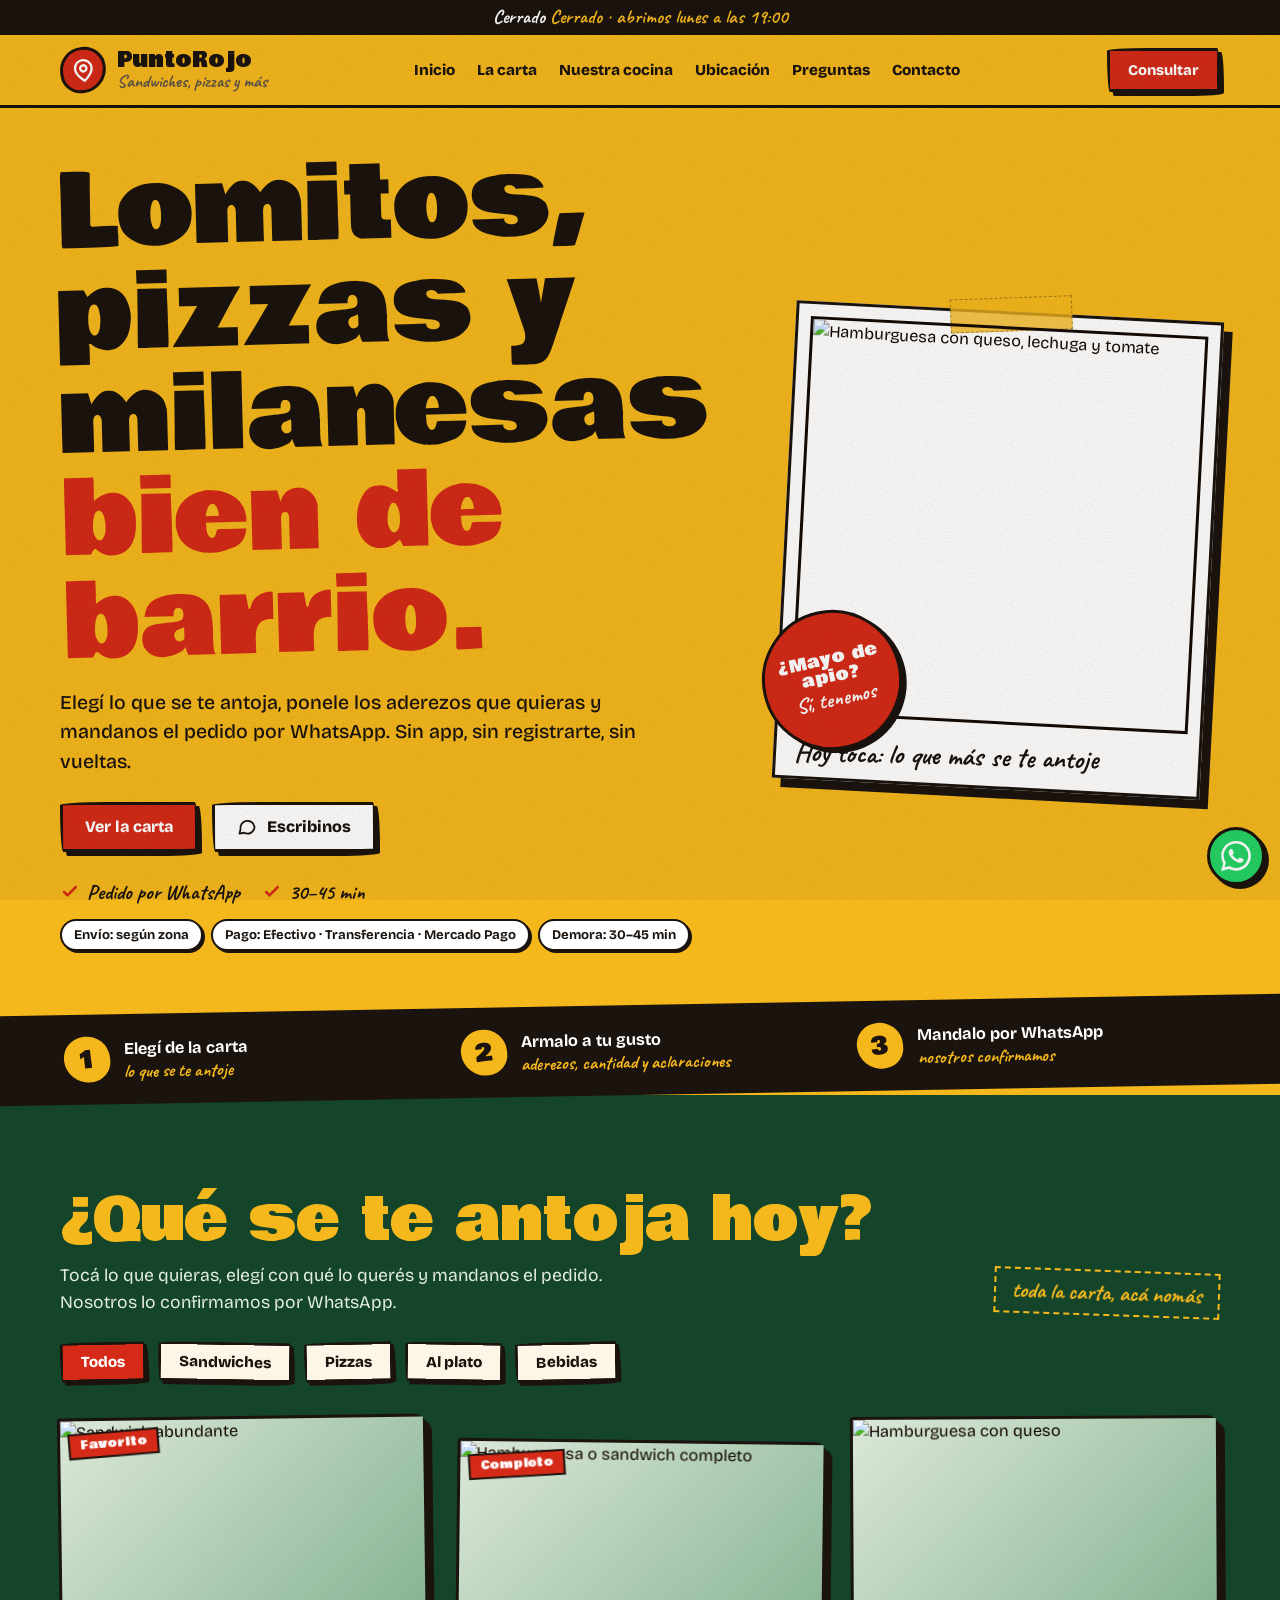
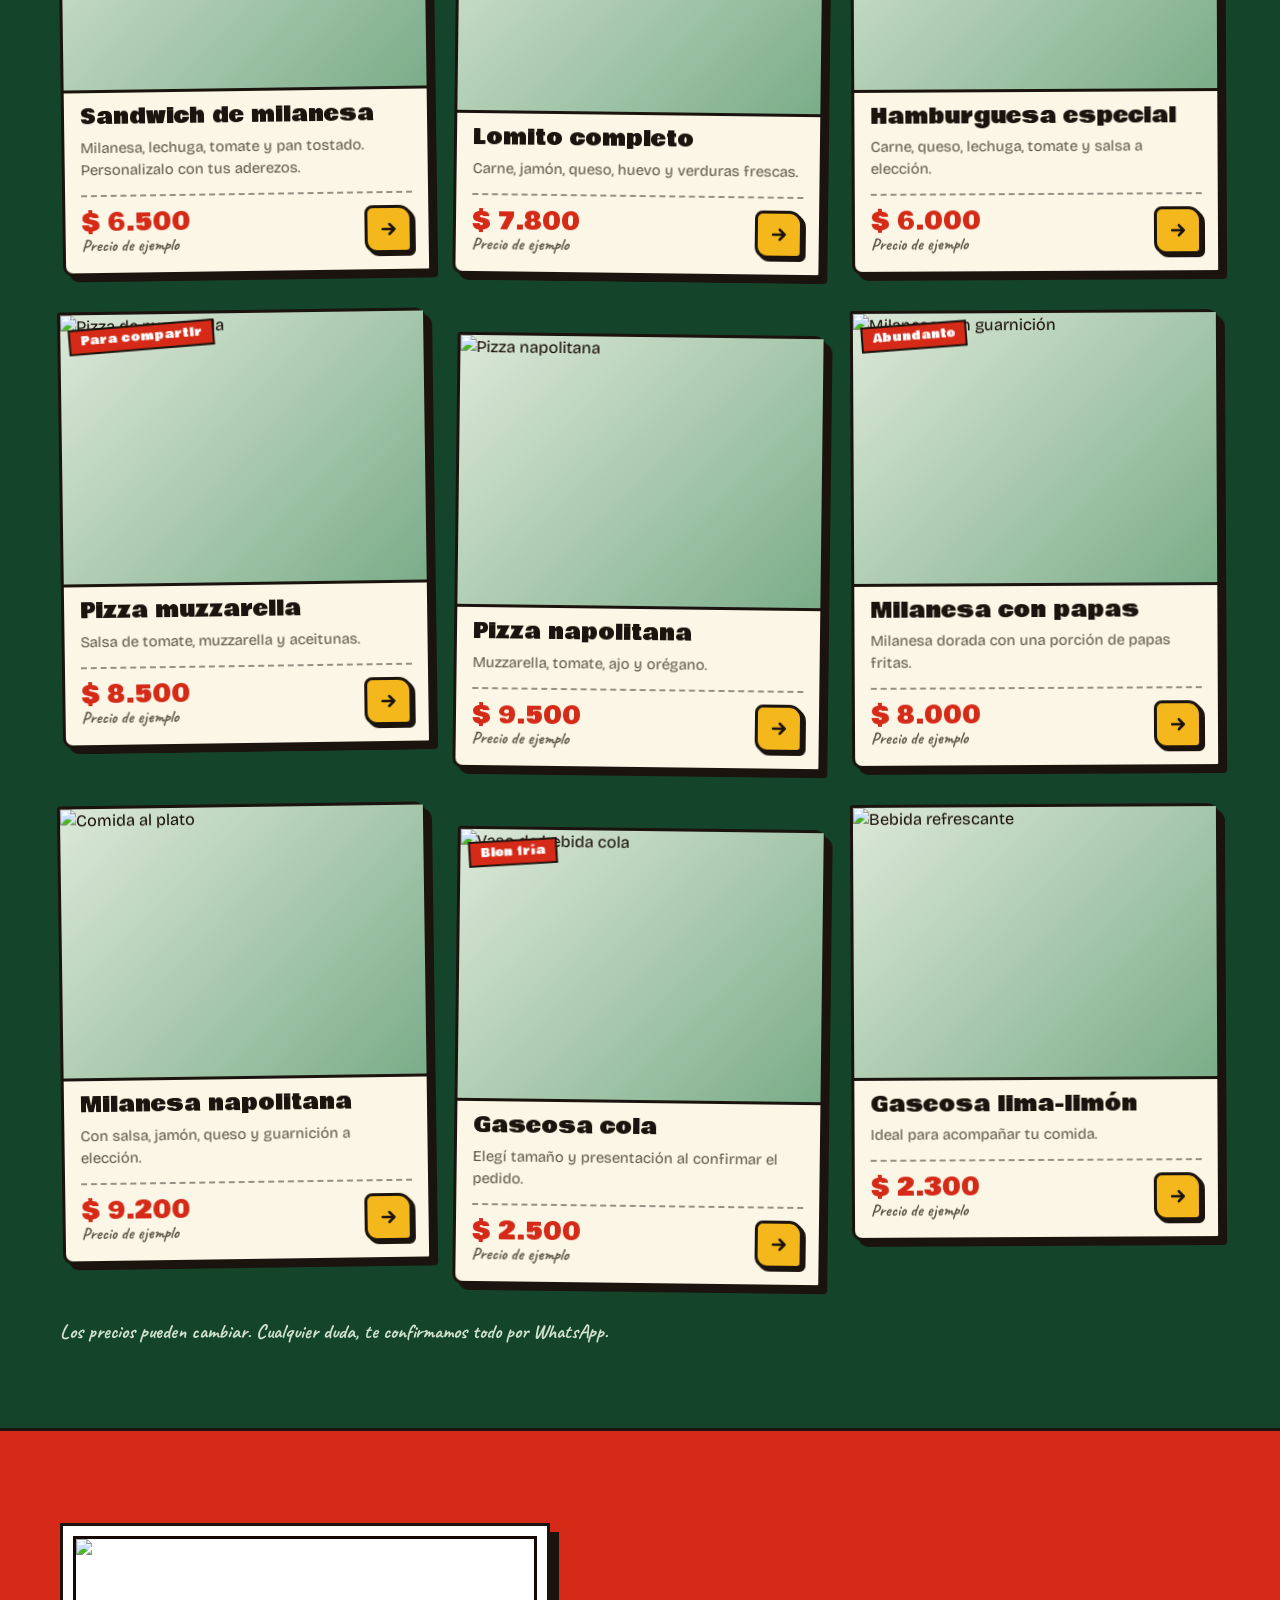
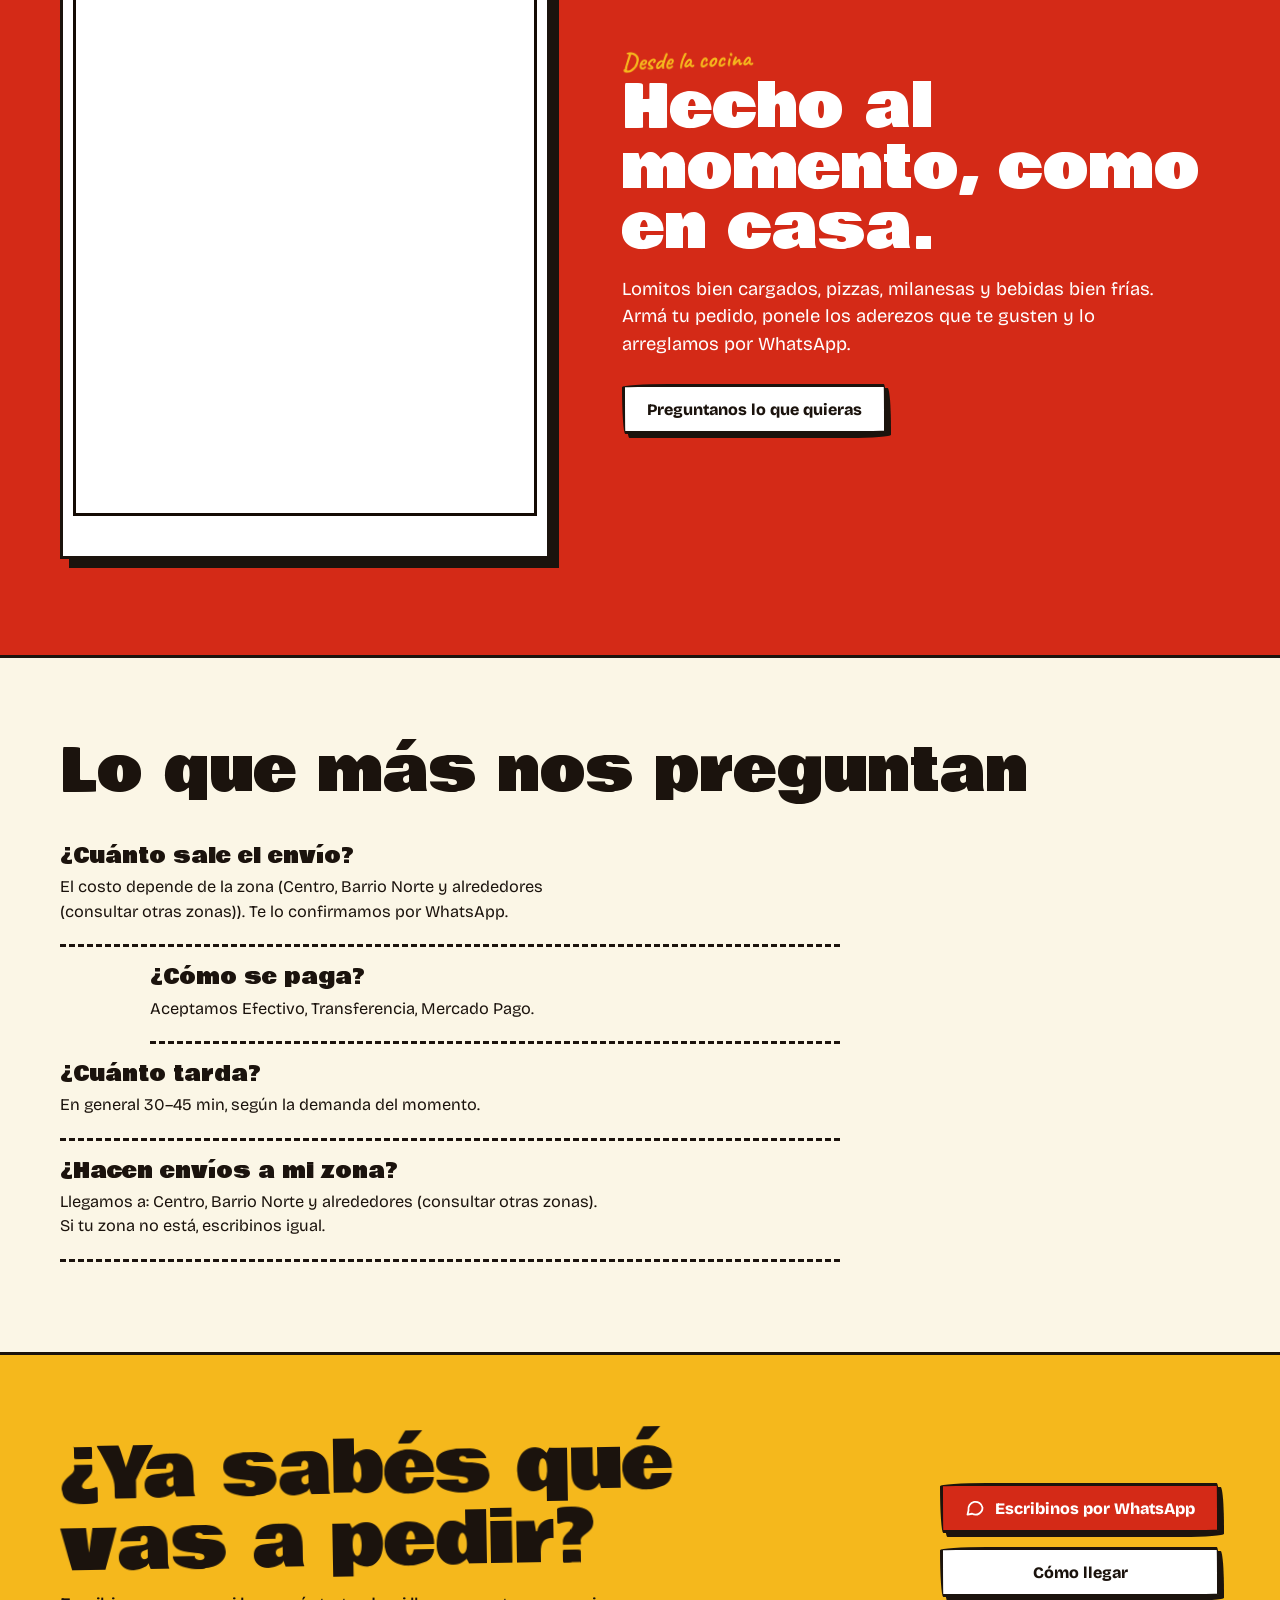
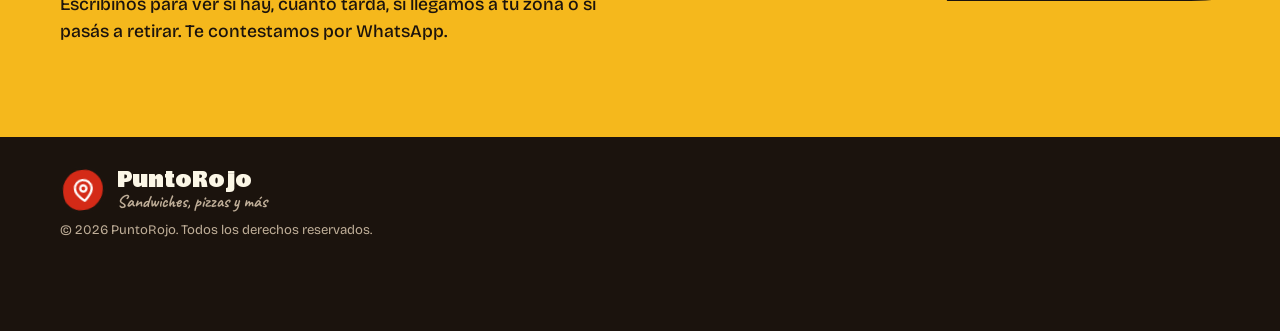
==== index.html @ 41762d3a "index.html" ====
<!DOCTYPE html>
<html lang="es">
<head>
  <meta charset="UTF-8">
  <meta name="viewport" content="width=device-width, initial-scale=1.0, viewport-fit=cover">
  <meta name="theme-color" content="#f5b81c">
  <meta name="description" content="Conocé el menú de PuntoRojo: sandwiches, pizzas, platos y bebidas. Armá tu pedido y mandalo por WhatsApp.">
  <title>PuntoRojo | Menú y pedidos</title>
  <link rel="preconnect" href="https://fonts.googleapis.com">
  <link rel="preconnect" href="https://fonts.gstatic.com" crossorigin>
  <link href="https://fonts.googleapis.com/css2?family=Bowlby+One&family=Bricolage+Grotesque:opsz,wght@12..96,400..800&family=Caveat:wght@600;700&display=swap" rel="stylesheet">
  <style>
    :root{--ink:#1b130d;--paper:#fbf6e6;--mustard:#f5b81c;--red:#d42a17;--green:#14452b;--muted:#5d5448;--line:#1b130d;
      --display:"Bowlby One","Arial Black",Impact,sans-serif;--body:"Bricolage Grotesque","Trebuchet MS",Verdana,sans-serif;--hand:"Caveat","Segoe Print","Comic Sans MS",cursive;
      --blob:255px 18px 225px 18px/18px 225px 18px 255px;--max-width:1160px}
    *{box-sizing:border-box}
    [hidden]{display:none!important}
    html{scroll-behavior:smooth;scroll-padding-top:90px;-webkit-text-size-adjust:100%;overflow-x:clip}
    body{margin:0;font-family:var(--body);font-size:1.02rem;color:var(--ink);background:var(--mustard);line-height:1.5;overflow-x:clip}
    body::after{content:"";position:fixed;inset:0;z-index:999;pointer-events:none;opacity:.2;mix-blend-mode:multiply;
      background:url("data:image/svg+xml,%3Csvg xmlns='http://www.w3.org/2000/svg' width='160' height='160'%3E%3Cfilter id='n'%3E%3CfeTurbulence type='fractalNoise' baseFrequency='.85' numOctaves='2' stitchTiles='stitch'/%3E%3CfeColorMatrix values='0 0 0 0 .1 0 0 0 0 .07 0 0 0 0 .04 0 0 0 .8 0'/%3E%3C/filter%3E%3Crect width='100%25' height='100%25' filter='url(%23n)'/%3E%3C/svg%3E")}
    body.menu-open,body.modal-open{overflow:hidden}
    img{display:block;width:100%}
    a{color:inherit}
    button,a,.filter-chip,.qty-btn,.sauce-option{-webkit-tap-highlight-color:transparent;touch-action:manipulation}
    button{font:inherit}
    :focus-visible{outline:3px dashed var(--red);outline-offset:3px}
    .container{width:min(var(--max-width),calc(100% - 40px));margin-inline:auto}
    .skip-link{position:absolute;left:12px;top:-60px;z-index:2000;background:#fff;padding:12px 16px;border:3px solid var(--ink)}
    .skip-link:focus{top:12px}
    .eyebrow{display:inline-block;font:700 1.55rem/1 var(--hand);color:var(--red);transform:rotate(-2deg);margin-bottom:6px}
    h1,h2,h3,p{margin-top:0}
    h1,h2,h3{font-family:var(--display);font-weight:400;line-height:1.02}
    h2{font-size:clamp(2rem,5.6vw,3.7rem);margin-bottom:14px}
    .section-intro{max-width:34em;font-size:1.1rem;margin-bottom:28px}
    .icon{width:20px;height:20px;flex:0 0 auto;fill:none;stroke:currentColor;stroke-width:2.2;stroke-linecap:round;stroke-linejoin:round}
    .btn{min-height:50px;display:inline-flex;align-items:center;justify-content:center;gap:10px;padding:12px 22px;border:3px solid var(--ink);border-radius:var(--blob);background:#fff;color:var(--ink);font:800 1rem var(--body);text-decoration:none;cursor:pointer;box-shadow:4px 4px 0 var(--ink);transition:transform .15s ease,box-shadow .15s ease,background .15s ease}
    .btn:hover{transform:translateY(-2px);box-shadow:6px 6px 0 var(--ink)}
    .btn:active{transform:translate(4px,4px);box-shadow:0 0 0 var(--ink)}
    .btn-primary{background:var(--red);color:#fff}
    .btn-outline{background:#fff}

    .top-note{background:var(--ink);color:var(--mustard);font:700 1.2rem/1.2 var(--hand);text-align:center;padding:6px 16px}
    .top-note strong{color:#fff}
    .site-header{position:sticky;top:0;z-index:100;background:var(--mustard);border-bottom:3px solid var(--ink)}
    .header-inner{min-height:70px;display:flex;align-items:center;justify-content:space-between;gap:22px}
    .brand-lockup{display:inline-flex;align-items:center;gap:11px;text-decoration:none;min-width:0}
    .brand-mark{width:46px;height:46px;display:grid;place-items:center;color:#fff;background:var(--red);border:3px solid var(--ink);border-radius:52% 48% 55% 45%;transform:rotate(-7deg)}
    .brand-mark .icon{width:25px;height:25px}
    .brand-name{display:block;font:400 1.3rem/1 var(--display)}
    .brand-caption{display:block;margin-top:2px;font:700 1.1rem/1 var(--hand);color:var(--muted)}
    .desktop-nav{display:flex;align-items:center;gap:22px}
    .desktop-nav a{text-decoration:none;font-weight:800;font-size:.95rem}
    .desktop-nav a:hover{text-decoration:underline wavy var(--red);text-underline-offset:6px}
    .header-cta{min-height:44px;padding:8px 18px;font-size:.92rem}
    .menu-toggle{display:none;width:46px;height:46px;place-items:center;border:3px solid var(--ink);background:#fff;border-radius:8px 14px 6px 12px;color:var(--ink);cursor:pointer;box-shadow:3px 3px 0 var(--ink)}
    .mobile-nav{display:none}

    .hero{padding:46px 0 84px}
    .hero-grid{display:grid;grid-template-columns:1.2fr .8fr;gap:clamp(26px,4vw,60px);align-items:center}
    .hero h1{font-size:clamp(2.6rem,8vw,6.3rem);margin:0 0 20px;transform:rotate(-1.5deg);text-wrap:balance}
    .h1-line{color:var(--red)}
    .hero-description{font-size:clamp(1.05rem,1.6vw,1.22rem);font-weight:500;max-width:30em;margin-bottom:26px}
    .hero-actions{display:flex;flex-wrap:wrap;gap:14px}
    .hero-trust{display:flex;flex-wrap:wrap;gap:6px 22px;margin-top:28px;font:700 1.3rem/1.2 var(--hand)}
    .trust-item{display:inline-flex;align-items:center;gap:7px}
    .trust-item .icon{color:var(--red);width:20px;height:20px;stroke-width:3}
    .hero-visual{position:relative;min-width:0;padding:16px 8px 22px 8px}
    .hero-photo-wrap{position:relative;background:#fff;padding:12px 12px 62px;border:3px solid var(--ink);transform:rotate(3deg);box-shadow:9px 9px 0 var(--ink)}
    .hero-photo-wrap::before{content:"";position:absolute;top:-17px;left:50%;width:120px;height:32px;margin-left:-60px;background:rgba(245,184,28,.8);border:1px dashed rgba(27,19,13,.35);transform:rotate(-5deg)}
    .hero-photo-wrap img{aspect-ratio:1/1;object-fit:cover;border:3px solid var(--ink);filter:contrast(1.08) saturate(1.12)}
    .photo-label{position:absolute;left:18px;right:18px;bottom:14px;font:700 1.7rem/1 var(--hand);transform:rotate(-1.5deg)}
    .floating-note{position:absolute;left:-14px;bottom:60px;z-index:2;width:140px;aspect-ratio:1;display:grid;align-content:center;text-align:center;padding:12px;background:var(--red);color:#fff;border:3px solid var(--ink);border-radius:50%;transform:rotate(-12deg);box-shadow:4px 4px 0 var(--ink);animation:floaty 3.2s ease-in-out infinite}
    .floating-note strong{font:400 1.05rem/1.05 var(--display)}
    .floating-note span{font:700 1.3rem/1 var(--hand);margin-top:4px}

    .benefits{background:var(--ink);color:#fff;transform:rotate(-1deg);margin:-30px -12px 0;position:relative;z-index:2;padding:6px 0}
    .benefits-grid{display:grid;grid-template-columns:repeat(3,1fr);gap:8px 30px}
    .benefit{display:flex;align-items:center;gap:14px;padding:16px 4px}
    .benefit-icon{width:46px;height:46px;flex:0 0 auto;display:grid;place-items:center;background:var(--mustard);color:var(--ink);font:400 1.5rem/1 var(--display);border-radius:48% 52% 45% 55%;transform:rotate(-6deg)}
    .benefit strong{display:block;font-size:1.02rem}
    .benefit small{display:block;font:700 1.15rem/1.1 var(--hand);color:var(--mustard)}

    .products-section{background:var(--green);color:#fff;padding:96px 0 84px;border-bottom:3px solid var(--ink)}
    .section-heading{display:flex;align-items:flex-end;justify-content:space-between;gap:24px;margin-bottom:26px}
    .section-heading h2{color:var(--mustard);margin:0}
    .section-heading .section-intro{margin:12px 0 0;color:#e1eddd}
    .menu-chip{font:700 1.4rem/1 var(--hand);color:var(--mustard);border:2px dashed var(--mustard);padding:10px 16px;transform:rotate(2deg);white-space:nowrap}
    .category-filters{display:flex;flex-wrap:wrap;gap:12px;margin:0 0 34px}
    .filter-chip{border:3px solid var(--ink);background:var(--paper);color:var(--ink);border-radius:var(--blob);padding:8px 18px;font:800 .95rem var(--body);cursor:pointer;box-shadow:3px 3px 0 var(--ink)}
    .filter-chip{transition:transform .15s ease,background .15s ease,color .15s ease}
    .filter-chip:nth-child(odd){transform:rotate(-1.2deg)}
    .filter-chip:nth-child(even){transform:rotate(1deg)}
    .filter-chip:hover{background:var(--mustard);transform:translateY(-2px) rotate(0deg)}
    .filter-chip.active{background:var(--red);color:#fff}
    .product-grid{display:grid;grid-template-columns:repeat(3,minmax(0,1fr));gap:34px 26px;align-items:start}
    .product-card{min-width:0;background:var(--paper);color:var(--ink);border:3px solid var(--ink);border-radius:3px 12px 4px 10px;box-shadow:6px 6px 0 var(--ink);cursor:pointer;--tilt:0deg;transform:rotate(var(--tilt));transition:transform .22s ease,box-shadow .22s ease;opacity:0;animation:cardIn .55s ease forwards}
    .product-card:nth-child(3n+1){--tilt:-.8deg}
    .product-card:nth-child(3n+2){--tilt:.7deg;margin-top:24px}
    .product-card:nth-child(3n){--tilt:-.3deg}
    .product-card:nth-child(1){animation-delay:.05s}
    .product-card:nth-child(2){animation-delay:.12s}
    .product-card:nth-child(3){animation-delay:.19s}
    .product-card:nth-child(4){animation-delay:.26s}
    .product-card:nth-child(5){animation-delay:.33s}
    .product-card:nth-child(6){animation-delay:.4s}
    .product-card:hover{transform:translateY(-8px) rotate(var(--tilt));box-shadow:10px 12px 0 var(--ink)}
    .product-card:active{transform:translateY(2px) rotate(var(--tilt));box-shadow:2px 2px 0 var(--ink)}
    .product-image{position:relative;aspect-ratio:4/3;background:#e8c46a;border-bottom:3px solid var(--ink);overflow:hidden}
    .product-image img{height:100%;object-fit:cover;filter:contrast(1.08) saturate(1.12);transition:transform .45s ease}
    .product-card:hover .product-image img{transform:scale(1.06)}
    .product-tag{position:absolute;left:8px;top:10px;padding:4px 10px;background:var(--red);color:#fff;border:2px solid var(--ink);font:400 .72rem/1.2 var(--display);transform:rotate(-4deg)}
    .product-body{padding:14px 16px 16px}
    .product-body h3{font-size:1.3rem;margin-bottom:8px}
    .product-description{font-size:.93rem;color:var(--muted);margin-bottom:14px}
    .product-bottom{display:flex;align-items:center;justify-content:space-between;gap:8px;border-top:2px dashed rgba(27,19,13,.45);padding-top:12px}
    .price{font:400 1.5rem/1 var(--display);color:var(--red)}
    .price-note{display:block;margin-top:3px;font:700 1.05rem/1 var(--hand);color:var(--muted)}
    .order-btn{width:48px;height:48px;flex:0 0 auto;display:grid;place-items:center;background:var(--mustard);color:var(--ink);border:3px solid var(--ink);border-radius:8px 14px 6px 12px;cursor:pointer;box-shadow:3px 3px 0 var(--ink)}
    .order-btn:active{transform:translate(3px,3px);box-shadow:none}
    .order-btn .icon{stroke-width:3}
    .products-footnote{margin:34px 0 0;font:700 1.25rem/1.2 var(--hand);color:#cfe1cc}

    .modal-backdrop{position:fixed;inset:0;z-index:200;background:rgba(27,19,13,.78);display:flex;align-items:center;justify-content:center;padding:max(16px,env(safe-area-inset-top)) 16px max(16px,env(safe-area-inset-bottom));opacity:0;visibility:hidden;transition:opacity .2s,visibility .2s}
    .modal-backdrop.open{opacity:1;visibility:visible}
    .modal-card{position:relative;display:flex;flex-direction:column;width:100%;max-width:480px;max-height:calc(100vh - 32px);max-height:calc(100dvh - 32px);background:var(--paper);border:3px solid var(--ink);border-radius:3px;box-shadow:8px 8px 0 var(--mustard);transform:translateY(16px) rotate(-.6deg);transition:transform .2s}
    .modal-backdrop.open .modal-card{transform:none}
    .modal-scroll{flex:1 1 auto;min-height:0;overflow-y:auto;-webkit-overflow-scrolling:touch;overscroll-behavior:contain}
    .modal-close{position:absolute;top:12px;right:12px;z-index:10;width:42px;height:42px;display:grid;place-items:center;background:var(--red);color:#fff;border:3px solid var(--ink);border-radius:50%;cursor:pointer}
    .modal-img{height:200px;object-fit:cover;border-bottom:3px solid var(--ink);filter:contrast(1.08) saturate(1.12)}
    .modal-content{padding:18px 22px 16px}
    .ticket-head{margin:0 0 2px;font:700 1.5rem/1 var(--hand);color:var(--red)}
    .modal-title{font-size:1.7rem;margin-bottom:8px}
    .modal-desc{color:var(--muted);font-size:.95rem;margin-bottom:18px}
    .customize-section{margin:0 0 16px;padding:14px;border:2px dashed var(--ink);background:#fff}
    .customize-section[hidden]{display:none}
    .customize-heading{display:flex;align-items:baseline;justify-content:space-between;gap:8px;margin-bottom:12px}
    .customize-heading h4{margin:0;font:400 1.1rem/1.1 var(--display)}
    .customize-heading span{font:700 1.15rem/1 var(--hand);color:var(--muted)}
    .sauce-options{display:grid;grid-template-columns:1fr 1fr;gap:9px}
    .sauce-option{display:flex;align-items:center;gap:8px;min-height:46px;padding:8px 10px;border:2px solid var(--ink);border-radius:3px 8px 3px 8px;font-size:.88rem;font-weight:700;background:var(--paper);cursor:pointer}
    .sauce-option:has(input:checked){background:var(--mustard)}
    .sauce-option input{width:18px;height:18px;accent-color:var(--red);flex:0 0 auto}
    .sauce-option span{flex:1}
    .sauce-option small{color:var(--muted);font-size:.72rem;font-weight:600;white-space:nowrap}
    .notes-label{display:block;font-weight:800;margin:0 0 7px}
    .order-notes{width:100%;resize:vertical;border:2px solid var(--ink);border-radius:3px;padding:11px 12px;font:500 16px var(--body);margin-bottom:16px;background:#fff;color:var(--ink)}
    .order-notes:focus{outline:3px dashed var(--red);outline-offset:2px}
    .modal-qty-container{display:flex;align-items:center;justify-content:space-between;margin-bottom:14px;font-weight:800}
    .qty-controls{display:flex;align-items:center;gap:14px}
    .qty-btn{width:46px;height:46px;display:grid;place-items:center;background:var(--mustard);border:3px solid var(--ink);border-radius:8px 14px 6px 12px;font:400 1.3rem var(--display);cursor:pointer;box-shadow:3px 3px 0 var(--ink)}
    .qty-btn:active{transform:translate(3px,3px);box-shadow:none}
    .qty-val{font:400 1.5rem var(--display);min-width:26px;text-align:center}
    .delivery-info{display:flex;justify-content:space-between;align-items:center;border-top:2px dashed var(--ink);padding-top:12px;margin-bottom:8px;font-size:.92rem}
    .modal-footer{display:flex;align-items:center;justify-content:space-between;gap:12px}
    .modal-footer-sticky{flex:0 0 auto;padding:14px 22px calc(14px + env(safe-area-inset-bottom));background:var(--mustard);border-top:3px solid var(--ink)}
    .modal-total{font:400 1.7rem/1 var(--display);color:var(--ink)}
    .modal-total small{display:block;margin-top:3px;font:700 1.1rem/1 var(--hand)}
    .location-box{background:#fff;padding:16px;border:2px dashed var(--ink);margin-bottom:20px}
    .location-box strong{display:block;font:400 1.2rem var(--display);margin-bottom:4px}
    .location-box p{margin:0;color:var(--muted)}

    .story-section{background:var(--red);color:#fff;padding:92px 0 96px;border-bottom:3px solid var(--ink)}
    .story-card{display:grid;grid-template-columns:.9fr 1.1fr;gap:clamp(28px,6vw,72px);align-items:center}
    .story-image{background:#fff;padding:10px 10px 40px;border:3px solid var(--ink);box-shadow:9px 9px 0 var(--ink);transform:rotate(-2.5deg)}
    .story-image img{aspect-ratio:4/5;object-fit:cover;border:3px solid var(--ink);filter:contrast(1.08) saturate(1.12)}
    .story-copy .eyebrow{color:var(--mustard)}
    .story-copy h2{margin-bottom:16px}
    .story-copy p{font-size:1.15rem;max-width:30em;margin-bottom:26px}

    .faq-section{background:var(--paper);padding:84px 0 90px}
    .faq-list{max-width:780px;margin-top:24px}
    .faq-item{padding:20px 0;border-bottom:3px dashed var(--ink)}
    .faq-item:nth-child(2){margin-left:clamp(0px,7vw,90px)}
    .faq-item h3{font-size:1.3rem;margin-bottom:8px}
    .faq-item p{margin:0;max-width:34em}

    .contact-section{padding:80px 0 92px;border-top:3px solid var(--ink)}
    .contact-panel{display:flex;justify-content:space-between;align-items:center;gap:30px}
    .contact-panel h2{font-size:clamp(2.2rem,6vw,4.4rem);transform:rotate(-1deg);max-width:9em}
    .contact-panel p{max-width:32em;margin:0;font-size:1.1rem;font-weight:500}
    .contact-actions{display:flex;flex-direction:column;gap:14px;flex:0 0 auto}
    .site-footer{background:var(--ink);color:var(--paper);padding:30px 0 calc(90px + env(safe-area-inset-bottom))}
    .site-footer .brand-caption{color:#bfae98}
    .footer-inner{display:flex;align-items:center;justify-content:space-between;gap:22px}
    .footer-copy{color:#bfae98;font-size:.82rem;margin:8px 0 0}
    .social-links{display:flex;gap:10px;flex-wrap:wrap}
    .social-links a{display:inline-flex;align-items:center;gap:8px;text-decoration:none;border:2px dashed #bfae98;padding:8px 14px;font-weight:700;font-size:.85rem}
    .social-links a:hover{border-color:var(--mustard);color:var(--mustard)}
    .whatsapp-float{position:fixed;z-index:90;right:max(15px,env(safe-area-inset-right));bottom:max(15px,env(safe-area-inset-bottom));width:58px;height:58px;display:grid;place-items:center;border-radius:50%;background:#25d366;color:#fff;border:3px solid var(--ink);box-shadow:4px 4px 0 var(--ink);text-decoration:none}
    .whatsapp-float:active{transform:translate(4px,4px);box-shadow:none}
    .whatsapp-float .icon{width:30px;height:30px;fill:currentColor;stroke:none}
    .cart-float{position:fixed;z-index:91;right:max(15px,env(safe-area-inset-right));bottom:calc(82px + env(safe-area-inset-bottom));min-width:58px;height:58px;padding:0 14px;display:none;align-items:center;justify-content:center;gap:8px;border-radius:999px;background:var(--red);color:#fff;border:3px solid var(--ink);box-shadow:4px 4px 0 var(--ink);cursor:pointer;font:800 .9rem var(--body)}
    .cart-float.show{display:inline-flex;animation:popIn .35s cubic-bezier(.2,1.4,.4,1)}
    .cart-float:active{transform:translate(4px,4px);box-shadow:none}
    .cart-float .badge{min-width:22px;height:22px;padding:0 6px;display:grid;place-items:center;background:#fff;color:var(--red);border:2px solid var(--ink);border-radius:999px;font:800 .75rem var(--body)}
    .status-open{color:#7dffb3}
    .status-closed{color:#ffb4a8}
    .info-pills{display:flex;flex-wrap:wrap;gap:8px;margin-top:14px}
    .info-pill{display:inline-flex;align-items:center;gap:6px;padding:6px 12px;background:#fff;border:2px solid var(--ink);border-radius:999px;font:700 .82rem var(--body);box-shadow:2px 2px 0 var(--ink)}
    .cart-items{display:flex;flex-direction:column;gap:10px;margin:0 0 16px}
    .cart-item{display:flex;justify-content:space-between;gap:12px;padding:12px;background:#fff;border:2px solid var(--ink)}
    .cart-item strong{display:block;font-size:.95rem}
    .cart-item span{display:block;color:var(--muted);font-size:.82rem;margin-top:3px}
    .cart-item-actions{display:flex;flex-direction:column;align-items:flex-end;gap:6px}
    .cart-item-remove{background:transparent;border:none;color:var(--red);font:800 .8rem var(--body);cursor:pointer;text-decoration:underline}
    .cart-empty{color:var(--muted);font:700 1.2rem/1.3 var(--hand);text-align:center;padding:18px 8px}
    .modal-actions-col{display:flex;flex-direction:column;gap:8px;width:100%}
    .modal-actions-col .btn{width:100%}
    .toast{position:fixed;z-index:300;left:50%;bottom:92px;transform:translate(-50%,12px);opacity:0;pointer-events:none;background:var(--ink);color:var(--mustard);border:2px solid var(--mustard);padding:12px 16px;font-weight:700;font-size:.9rem;width:max-content;max-width:calc(100% - 32px);transition:.2s}
    .toast.show{opacity:1;transform:translate(-50%,0)}

    @media (max-width:980px){
      .desktop-nav{gap:14px}
      .product-grid{grid-template-columns:repeat(2,minmax(0,1fr))}
      .product-card:nth-child(3n+2){margin-top:0}
      .product-card:nth-child(even){margin-top:22px}
    }
    @media (max-width:720px){
      .container{width:min(100% - 32px,var(--max-width))}
      .desktop-nav,.header-cta{display:none}
      .menu-toggle{display:grid}
      .mobile-nav{display:block;position:fixed;top:0;right:0;bottom:0;z-index:130;width:min(310px,86vw);padding:22px;background:var(--mustard);border-left:3px solid var(--ink);transform:translateX(105%);transition:transform .25s;visibility:hidden}
      .mobile-nav.open{transform:none;visibility:visible}
      .mobile-nav-top{display:flex;justify-content:space-between;align-items:center;padding-bottom:20px;border-bottom:3px dashed var(--ink)}
      .mobile-nav-close{width:42px;height:42px;border:3px solid var(--ink);border-radius:50%;background:#fff;cursor:pointer}
      .mobile-nav-links{display:grid;gap:4px;padding:20px 0}
      .mobile-nav-links a{padding:13px 10px;font:400 1.2rem var(--display);text-decoration:none}
      .mobile-nav-links a:hover{background:var(--ink);color:var(--mustard)}
      .mobile-nav .btn{width:100%}
      .nav-backdrop{position:fixed;inset:0;z-index:120;background:rgba(27,19,13,.6);opacity:0;visibility:hidden;transition:.2s}
      .nav-backdrop.open{opacity:1;visibility:visible}
      .hero{padding:30px 0 70px}
      .hero-grid{grid-template-columns:1fr;gap:34px}
      .hero-visual{width:88%;margin-inline:auto}
      .floating-note{left:-18px;bottom:46px;width:118px}
      .hero-actions .btn{flex:1 1 140px}
      .benefits{margin-top:-34px}
      .benefits-grid{grid-template-columns:1fr;gap:0}
      .benefit+.benefit{border-top:2px dashed #5b4d40}
      .products-section{padding:76px 0 64px}
      .section-heading{display:block}
      .menu-chip{display:inline-block;margin-top:16px}
      .product-grid{grid-template-columns:1fr;gap:22px}
      .product-card,.product-card:nth-child(n){margin-top:0;display:grid;grid-template-columns:38% 1fr;box-shadow:4px 4px 0 var(--ink)}
      .product-image{aspect-ratio:auto;min-height:100%;border-bottom:0;border-right:3px solid var(--ink)}
      .product-image img{position:absolute;inset:0}
      .product-body{padding:12px 13px 13px;min-width:0}
      .product-body h3{font-size:1.1rem}
      .product-description{font-size:.85rem;margin-bottom:10px}
      .price{font-size:1.25rem}
      .order-btn{width:44px;height:44px}
      .modal-backdrop{align-items:flex-end;padding:0}
      .modal-card{max-width:none;border-radius:14px 14px 0 0;border-bottom:0;max-height:92vh;max-height:92dvh;transform:translateY(40px)}
      .modal-img{height:160px}
      .modal-content{padding:16px 18px 12px}
      .modal-footer-sticky{padding:12px 18px calc(12px + env(safe-area-inset-bottom))}
      .modal-footer-sticky .btn{flex:1}
      .sauce-options{grid-template-columns:1fr}
      .customize-heading{flex-direction:column;align-items:flex-start;gap:2px}
      .story-section{padding:70px 0 76px}
      .story-card{grid-template-columns:1fr}
      .story-image{width:86%;margin-inline:auto}
      .faq-section{padding:64px 0 70px}
      .contact-section{padding:64px 0 72px}
      .contact-panel{display:block}
      .contact-actions{margin-top:24px}
      .footer-inner{display:block}
      .social-links{margin-top:18px}
      .whatsapp-float{width:54px;height:54px}
    }
    @media (max-width:370px){
      .container{width:calc(100% - 24px)}
      .product-card,.product-card:nth-child(n){grid-template-columns:1fr}
      .product-image{aspect-ratio:16/10;min-height:0;border-right:0;border-bottom:3px solid var(--ink)}
      .product-image img{position:static}
    }
    /* Animaciones */
    @keyframes cardIn{
      from{opacity:0;transform:translateY(18px) rotate(var(--tilt))}
      to{opacity:1;transform:rotate(var(--tilt))}
    }
    @keyframes floaty{
      0%,100%{transform:rotate(-12deg) translateY(0)}
      50%{transform:rotate(-12deg) translateY(-10px)}
    }
    @keyframes popIn{
      from{opacity:0;transform:scale(.7)}
      to{opacity:1;transform:scale(1)}
    }
    @keyframes heroIn{
      from{opacity:0;transform:translateY(16px)}
      to{opacity:1;transform:none}
    }
    .hero-copy{animation:heroIn .7s ease both}
    .hero-visual{animation:heroIn .8s ease .12s both}
    .reveal{opacity:0;transform:translateY(24px);transition:opacity .6s ease,transform .6s ease}
    .reveal.in{opacity:1;transform:none}
    .reveal-delay-1{transition-delay:.08s}
    .reveal-delay-2{transition-delay:.16s}
    .reveal-delay-3{transition-delay:.24s}
    .whatsapp-float{transition:transform .15s ease,box-shadow .15s ease}
    .whatsapp-float:hover{transform:translateY(-3px) scale(1.04)}

    @media (prefers-reduced-motion:reduce){
      *,*::before,*::after{scroll-behavior:auto!important;transition-duration:.01ms!important;animation-duration:.01ms!important}
      .reveal{opacity:1;transform:none}
      .product-card{opacity:1;animation:none}
      .floating-note{animation:none}
      .hero-copy,.hero-visual{animation:none}
    }
  </style>
</head>
<body>
  <a class="skip-link" href="#contenido">Saltar al contenido</a>

  <div class="top-note" id="topNote"><strong id="openStatusText">—</strong> <span id="hoursText">Consultando horario…</span></div>

  <header class="site-header">
    <div class="container header-inner">
      <a class="brand-lockup" href="#inicio" aria-label="PuntoRojo, ir al inicio">
        <span class="brand-mark" aria-hidden="true">
          <svg class="icon" viewBox="0 0 24 24"><path d="M20 10c0 6-8 12-8 12s-8-6-8-12a8 8 0 0 1 16 0Z"/><circle cx="12" cy="10" r="3"/></svg>
        </span>
        <span><span class="brand-name" data-business-name>PuntoRojo</span><span class="brand-caption">Sandwiches, pizzas y más</span></span>
      </a>

      <nav class="desktop-nav" aria-label="Navegación principal">
        <a href="#inicio">Inicio</a>
        <a href="#productos">La carta</a>
        <a href="#historia">Nuestra cocina</a>
        <a href="#" id="desktopNavLocation">Ubicación</a>
        <a href="#faq">Preguntas</a>
        <a href="#contacto">Contacto</a>
      </nav>

      <a class="btn btn-primary header-cta whatsapp-link" href="#contacto" data-message="Hola, quería consultar por el menú." aria-label="Consultar por WhatsApp">
        Consultar</a>
      <button class="menu-toggle" id="menuOpen" type="button" aria-label="Abrir menú" aria-expanded="false" aria-controls="mobileNav">
        <svg class="icon" viewBox="0 0 24 24"><path d="M4 7h16M4 12h16M4 17h16"/></svg>
      </button>
    </div>
  </header>

  <div class="nav-backdrop" id="navBackdrop" aria-hidden="true"></div>
  <nav class="mobile-nav" id="mobileNav" aria-label="Menú móvil" aria-hidden="true">
    <div class="mobile-nav-top">
      <a class="brand-lockup" href="#inicio">
        <span class="brand-mark" aria-hidden="true"><svg class="icon" viewBox="0 0 24 24"><path d="M20 10c0 6-8 12-8 12s-8-6-8-12a8 8 0 0 1 16 0Z"/><circle cx="12" cy="10" r="3"/></svg></span>
        <span><span class="brand-name" data-business-name>PuntoRojo</span><span class="brand-caption">Menú</span></span>
      </a>
      <button class="mobile-nav-close" id="menuClose" type="button" aria-label="Cerrar menú"><svg class="icon" viewBox="0 0 24 24"><path d="m6 6 12 12M18 6 6 18"/></svg></button>
    </div>
    <div class="mobile-nav-links">
      <a href="#inicio">Inicio</a>
      <a href="#productos">La carta</a>
      <a href="#historia">Nuestra cocina</a>
      <a href="#" id="mobileNavLocation">Ubicación</a>
      <a href="#faq">Preguntas</a>
      <a href="#contacto">Contacto</a>
    </div>
    <a class="btn btn-primary whatsapp-link" href="#contacto" data-message="Hola, quería consultar por el menú.">Consultar por WhatsApp</a>
  </nav>

  <main id="contenido">
    <section class="hero" id="inicio">
      <div class="container hero-grid">
        <div class="hero-copy">
          <h1>Lomitos, pizzas y milanesas <span class="h1-line">bien de barrio.</span></h1>
          <p class="hero-description">Elegí lo que se te antoja, ponele los aderezos que quieras y mandanos el pedido por WhatsApp. Sin app, sin registrarte, sin vueltas.</p>
          <div class="hero-actions">
            <a class="btn btn-primary" href="#productos">Ver la carta</a>
            <a class="btn btn-outline whatsapp-link" href="#contacto" data-message="Hola, quería consultar por el menú de PuntoRojo."><svg class="icon" viewBox="0 0 24 24"><path d="M21 11.5a8.4 8.4 0 0 1-12.4 7.4L3 20l1.2-5.2A8.4 8.4 0 1 1 21 11.5Z"/></svg> Escribinos</a>
          </div>
          <div class="hero-trust">
            <span class="trust-item"><svg class="icon" viewBox="0 0 24 24"><path d="m5 12 4 4L19 6"/></svg> Pedido por WhatsApp</span>
            <span class="trust-item"><svg class="icon" viewBox="0 0 24 24"><path d="m5 12 4 4L19 6"/></svg> <span id="prepTimeLabel">30–45 min</span></span>
          </div>
          <div class="info-pills" id="infoPills"></div>
        </div>
        <div class="hero-visual">
          <div class="hero-photo-wrap">
            <img id="heroImage" src="https://images.unsplash.com/photo-1568901346375-23c9450c58cd?auto=format&fit=crop&w=1100&q=85" alt="Hamburguesa con queso, lechuga y tomate" fetchpriority="high">
            <div class="photo-label">Hoy toca: lo que más se te antoje</div>
          </div>
          <div class="floating-note"><strong>¿Mayo de apio?</strong><span>Sí, tenemos</span></div>
        </div>
      </div>
    </section>

    <section class="benefits" aria-label="Cómo pedir">
      <div class="container benefits-grid">
        <div class="benefit reveal reveal-delay-1"><span class="benefit-icon">1</span><span><strong>Elegí de la carta</strong><small>lo que se te antoje</small></span></div>
        <div class="benefit reveal reveal-delay-2"><span class="benefit-icon">2</span><span><strong>Armalo a tu gusto</strong><small>aderezos, cantidad y aclaraciones</small></span></div>
        <div class="benefit reveal reveal-delay-3"><span class="benefit-icon">3</span><span><strong>Mandalo por WhatsApp</strong><small>nosotros confirmamos</small></span></div>
      </div>
    </section>

    <section class="products-section" id="productos">
      <div class="container">
        <div class="section-heading reveal">
          <div>
            <h2>¿Qué se te antoja hoy?</h2>
            <p class="section-intro">Tocá lo que quieras, elegí con qué lo querés y mandanos el pedido. Nosotros lo confirmamos por WhatsApp.</p>
          </div>
          <span class="menu-chip">toda la carta, acá nomás</span>
        </div>
        <div class="category-filters" id="categoryFilters" aria-label="Filtrar menú"></div>
        <div class="product-grid" id="productGrid" aria-live="polite"></div>
        <p class="products-footnote">Los precios pueden cambiar. Cualquier duda, te confirmamos todo por WhatsApp.</p>
      </div>
    </section>

    <section class="story-section" id="historia">
      <div class="container">
        <div class="story-card">
          <div class="story-image reveal"><img id="storyImage" src="https://images.unsplash.com/photo-1571407970349-bc81e7e96d47?auto=format&fit=crop&w=900&q=80" alt="Pizza preparada para compartir" loading="lazy"></div>
          <div class="story-copy reveal reveal-delay-1">
            <span class="eyebrow">Desde la cocina</span>
            <h2>Hecho al momento, como en casa.</h2>
            <p id="storyText">Lomitos bien cargados, pizzas, milanesas y bebidas bien frías. Armá tu pedido, ponele los aderezos que te gusten y lo arreglamos por WhatsApp.</p>
            <a class="btn btn-outline whatsapp-link" href="#contacto" data-message="Hola, quería saber más sobre PuntoRojo.">Preguntanos lo que quieras</a>
          </div>
        </div>
      </div>
    </section>

    <!-- Sección de Preguntas Frecuentes (FAQ) -->
    <section class="faq-section" id="faq">
      <div class="container">
        <h2 class="reveal">Lo que más nos preguntan</h2>
        <div class="faq-list reveal reveal-delay-1">
          <div class="faq-item"><h3>¿Cuánto sale el envío?</h3><p id="faqDelivery">Depende de la zona. Te lo confirmamos por WhatsApp.</p></div>
          <div class="faq-item"><h3>¿Cómo se paga?</h3><p id="faqPayment">Aceptamos efectivo, transferencia y Mercado Pago.</p></div>
          <div class="faq-item"><h3>¿Cuánto tarda?</h3><p id="faqPrep">En general entre 30 y 45 minutos, según la demanda.</p></div>
          <div class="faq-item"><h3>¿Hacen envíos a mi zona?</h3><p id="faqZones">Llegamos a varias zonas de Tartagal. Si tenés duda, escribinos y te decimos al toque.</p></div>
        </div>
      </div>
    </section>

    <section class="contact-section" id="contacto">
      <div class="container">
        <div class="contact-panel">
          <div class="reveal">
            <h2>¿Ya sabés qué vas a pedir?</h2>
            <p>Escribinos para ver si hay, cuánto tarda, si llegamos a tu zona o si pasás a retirar. Te contestamos por WhatsApp.</p>
          </div>
          <div class="contact-actions reveal reveal-delay-1">
            <a class="btn btn-primary whatsapp-link" href="#contacto" data-message="Hola, quiero hacer un pedido."><svg class="icon" viewBox="0 0 24 24"><path d="M21 11.5a8.4 8.4 0 0 1-12.4 7.4L3 20l1.2-5.2A8.4 8.4 0 1 1 21 11.5Z"/></svg> Escribinos por WhatsApp</a>
            <a class="btn btn-outline" id="mapsLink" href="#contacto">Cómo llegar</a>
          </div>
        </div>
      </div>
    </section>
  </main>

  <footer class="site-footer">
    <div class="container footer-inner">
      <div>
        <a class="brand-lockup" href="#inicio">
          <span class="brand-mark" aria-hidden="true"><svg class="icon" viewBox="0 0 24 24"><path d="M20 10c0 6-8 12-8 12s-8-6-8-12a8 8 0 0 1 16 0Z"/><circle cx="12" cy="10" r="3"/></svg></span>
          <span><span class="brand-name" data-business-name>PuntoRojo</span><span class="brand-caption">Sandwiches, pizzas y más</span></span>
        </a>
        <p class="footer-copy">© <span id="year"></span> <span data-business-name>PuntoRojo</span>. Todos los derechos reservados.</p>
      </div>
      <div class="social-links" id="socialLinks" aria-label="Redes sociales"></div>
    </div>
  </footer>

  <button class="cart-float" id="cartFloat" type="button" aria-label="Ver pedido">
    <span class="badge" id="cartBadge">0</span>
    Ver pedido
  </button>
  <a class="whatsapp-float whatsapp-link" href="#contacto" data-message="Hola, quería consultar por el menú." aria-label="Escribir por WhatsApp" hidden>
    <svg class="icon" viewBox="0 0 24 24" aria-hidden="true"><path d="M20.52 3.48A11.86 11.86 0 0 0 12.05 0C5.5 0 .2 5.3.2 11.82c0 2.08.55 4.11 1.6 5.9L0 24l6.45-1.69a11.8 11.8 0 0 0 5.6 1.42h.01c6.54 0 11.85-5.3 11.85-11.82 0-3.16-1.23-6.13-3.4-8.43ZM12.06 21.6h-.01a9.78 9.78 0 0 1-4.98-1.36l-.36-.21-3.83 1 1.02-3.73-.23-.38a9.78 9.78 0 0 1-1.5-5.21c0-5.4 4.4-9.79 9.82-9.79 2.62 0 5.09 1.02 6.94 2.88a9.74 9.74 0 0 1 2.87 6.93c0 5.4-4.4 9.78-9.74 9.78Zm5.38-7.33c-.29-.15-1.73-.85-2-.95-.27-.1-.46-.15-.66.15-.2.29-.76.95-.93 1.14-.17.2-.34.22-.63.07-.29-.14-1.23-.45-2.34-1.44-.86-.77-1.45-1.72-1.62-2.01-.17-.29-.02-.45.13-.59.13-.13.29-.34.44-.51.15-.17.2-.29.3-.49.1-.2.05-.37-.02-.52-.08-.14-.66-1.58-.9-2.16-.24-.57-.48-.49-.66-.5h-.56c-.2 0-.51.07-.78.37-.27.29-1.02 1-1.02 2.43s1.05 2.82 1.19 3.01c.15.2 2.06 3.15 5 4.42.7.3 1.24.48 1.67.61.7.22 1.34.19 1.84.12.56-.09 1.73-.71 1.97-1.39.24-.68.24-1.27.17-1.39-.07-.12-.26-.2-.55-.34Z"/></svg>
  </a>
  <div class="toast" id="toast" role="status" aria-live="polite"></div>

  <!-- Modal para personalizar producto y armar pedido -->
  <div class="modal-backdrop" id="productModal" aria-hidden="true">
    <div class="modal-card">
      <button class="modal-close" id="modalClose" aria-label="Cerrar ventana"><svg class="icon" viewBox="0 0 24 24"><path d="m6 6 12 12M18 6 6 18"/></svg></button>
      <div class="modal-scroll">
      <img id="modalImg" class="modal-img" src="" alt="">
      <div class="modal-content">
        <p class="ticket-head">Tu pedido</p>
        <h3 id="modalTitle" class="modal-title"></h3>
        <p id="modalDesc" class="modal-desc"></p>

        <section class="customize-section" id="customizeSection" aria-labelledby="saucesTitle">
          <div class="customize-heading"><h4 id="saucesTitle">¿Con qué lo querés?</h4><span>tildá los que quieras</span></div>
          <div id="sauceOptions" class="sauce-options"></div>
        </section>
        <label class="notes-label" for="orderNotes">¿Algo más? (opcional)</label>
        <textarea id="orderNotes" class="order-notes" rows="2" placeholder="Ej: sin tomate, bien cocido, cortalo al medio..."></textarea>
        
        <div class="modal-qty-container">
          <span>¿Cuántos?</span>
          <div class="qty-controls">
            <button class="qty-btn" id="btnMinus">-</button>
            <span class="qty-val" id="qtyVal">1</span>
            <button class="qty-btn" id="btnPlus">+</button>
          </div>
        </div>

        <div class="delivery-info">
          <span>Envío:</span>
          <strong id="deliveryCostText"></strong>
        </div>

      </div>
      </div>
      <div class="modal-footer modal-footer-sticky">
          <div class="modal-total">
            <span id="modalTotalPrice">$0</span>
            <small>aprox. por esta unidad</small>
          </div>
          <div class="modal-actions-col">
            <button class="btn btn-primary" id="btnAddToCart" type="button">Agregar al pedido</button>
            <button class="btn btn-outline" id="btnSendOrder" type="button">Pedir solo esto por WhatsApp</button>
          </div>
      </div>
    </div>
  </div>

  <!-- Carrito multi-producto -->
  <div class="modal-backdrop" id="cartModal" aria-hidden="true">
    <div class="modal-card">
      <button class="modal-close" id="cartModalClose" type="button" aria-label="Cerrar carrito"><svg class="icon" viewBox="0 0 24 24"><path d="m6 6 12 12M18 6 6 18"/></svg></button>
      <div class="modal-scroll">
        <div class="modal-content">
          <p class="ticket-head">tu pedido</p>
          <h3 class="modal-title">Carrito</h3>
          <p class="modal-desc">Revisá todo y mandalo en un solo mensaje por WhatsApp.</p>
          <div class="cart-items" id="cartItems"></div>
          <div class="delivery-info">
            <span>Envío</span>
            <strong id="cartDeliveryText">A confirmar</strong>
          </div>
          <div class="delivery-info" style="border-top:none;padding-top:0">
            <span>Medios de pago</span>
            <strong id="cartPayText">Efectivo · Transferencia</strong>
          </div>
        </div>
      </div>
      <div class="modal-footer modal-footer-sticky">
        <div class="modal-total">
          <span id="cartTotalPrice">$0</span>
          <small id="cartCountLabel">0 productos</small>
        </div>
        <div class="modal-actions-col">
          <button class="btn btn-primary" id="btnSendCart" type="button">Mandar pedido por WhatsApp</button>
          <button class="btn btn-outline" id="btnClearCart" type="button">Vaciar carrito</button>
        </div>
      </div>
    </div>
  </div>

  <!-- Modal para mostrar la ubicación ("Cómo llegar") -->
  <div class="modal-backdrop" id="locationModal" aria-hidden="true">
    <div class="modal-card">
      <button class="modal-close" id="locationModalClose" aria-label="Cerrar ventana"><svg class="icon" viewBox="0 0 24 24"><path d="m6 6 12 12M18 6 6 18"/></svg></button>
      <div class="modal-content">
        <h3 class="modal-title">Dónde estamos</h3>
        <p class="modal-desc">La dirección exacta y las zonas de entrega las confirmamos por WhatsApp.</p>
        
        <div class="location-box">
          <strong>PuntoRojo</strong>
          <p id="locationLabelText">Tartagal, Salta</p>
        </div>

        <div class="modal-footer" style="justify-content: center;">
          <a class="btn btn-primary" id="modalMapsLink" href="#" target="_blank" rel="noopener noreferrer" style="width: 100%;">
            Abrir Google Maps
          </a>
        </div>
      </div>
    </div>
  </div>

  <script>
    const CONFIG = {
      businessName: "PuntoRojo",
      locationLabel: "Tartagal, Salta",
      whatsappNumber: "5493873687359", // +54 9 3873 687359 (código de país + área + número, solo dígitos)
      deliveryFee: 0, // 0 = se confirma por WhatsApp; si tenés costo fijo, ponelo en pesos
      deliveryZones: "Centro, Barrio Norte y alrededores (consultar otras zonas)",
      prepTime: "30–45 min",
      paymentMethods: ["Efectivo", "Transferencia", "Mercado Pago"],
      // Horario: 0=domingo … 6=sábado. open/close en formato "HH:MM" 24h. closed:true = cerrado ese día
      hours: {
        0: { closed: true }, // domingo
        1: { open: "19:00", close: "23:30" },
        2: { open: "19:00", close: "23:30" },
        3: { open: "19:00", close: "23:30" },
        4: { open: "19:00", close: "23:30" },
        5: { open: "19:00", close: "00:30" }, // viernes cruza medianoche
        6: { open: "19:00", close: "00:30" }
      },
      instagramUrl: "",
      facebookUrl: "",
      tiktokUrl: "",
      mapsUrl: "",
      heroImage: "https://images.unsplash.com/photo-1568901346375-23c9450c58cd?auto=format&fit=crop&w=1100&q=85",
      storyImage: "https://images.unsplash.com/photo-1565299624946-b28f40a0ae38?auto=format&fit=crop&w=900&q=80",
      storyText: "Lomitos bien cargados, pizzas, milanesas y bebidas bien frías. Armá tu pedido, ponele los aderezos que te gusten y lo arreglamos por WhatsApp.",
      sauces: [
        { id: "mayonesa", name: "Mayonesa", price: 0 },
        { id: "mayonesa-apio", name: "Mayonesa de apio", price: 0 },
        { id: "ketchup", name: "Ketchup", price: 0 },
        { id: "mostaza", name: "Mostaza", price: 0 },
        { id: "salsa-golf", name: "Salsa golf", price: 0 },
        { id: "criolla", name: "Salsa criolla", price: 0 },
        { id: "cheddar", name: "Queso cheddar", price: 500 },
        { id: "barbacoa", name: "Barbacoa", price: 300 }
      ],
      products: [
        { id: "sandwich-milanesa", singular: "sandwich de milanesa", plural: "sandwiches de milanesa", category: "Sandwiches", name: "Sandwich de milanesa", description: "Milanesa, lechuga, tomate y pan tostado. Personalizalo con tus aderezos.", price: 6500, tag: "Favorito", image: "https://www.clarin.com/img/2021/09/06/ZUZbnAZNY_1256x620__2.jpg#1654906764352", imageAlt: "Sandwich abundante" },
        { id: "lomito", singular: "lomito", plural: "lomitos", category: "Sandwiches", name: "Lomito completo", description: "Carne, jamón, queso, huevo y verduras frescas.", price: 7800, tag: "Completo", image: "https://images.unsplash.com/photo-1568901346375-23c9450c58cd?auto=format&fit=crop&w=700&q=80", imageAlt: "Hamburguesa o sandwich completo" },
        { id: "hamburguesa", singular: "hamburguesa especial", plural: "hamburguesas especiales", category: "Sandwiches", name: "Hamburguesa especial", description: "Carne, queso, lechuga, tomate y salsa a elección.", price: 6000, tag: "", image: "https://images.unsplash.com/photo-1568901346375-23c9450c58cd?auto=format&fit=crop&w=700&q=80", imageAlt: "Hamburguesa con queso" },
        { id: "pizza-muzza", singular: "pizza muzzarella", plural: "pizzas muzzarella", category: "Pizzas", name: "Pizza muzzarella", description: "Salsa de tomate, muzzarella y aceitunas.", price: 8500, tag: "Para compartir", image: "https://images.unsplash.com/photo-1579751626657-72bc17010498?auto=format&fit=crop&w=700&q=80", imageAlt: "Pizza de muzzarella" },
        { id: "pizza-napolitana", singular: "pizza napolitana", plural: "pizzas napolitanas", category: "Pizzas", name: "Pizza napolitana", description: "Muzzarella, tomate, ajo y orégano.", price: 9500, tag: "", image: "https://images.unsplash.com/photo-1571407970349-bc81e7e96d47?auto=format&fit=crop&w=700&q=80", imageAlt: "Pizza napolitana" },
        { id: "milanesa-plato", singular: "milanesa con papas", plural: "milanesas con papas", category: "Al plato", name: "Milanesa con papas", description: "Milanesa dorada con una porción de papas fritas.", price: 8000, tag: "Abundante", image: "https://images.unsplash.com/photo-1639744091984-5a3d4d8b5d67?auto=format&fit=crop&w=700&q=80", imageAlt: "Milanesa con guarnición" },
        { id: "napolitana-plato", singular: "milanesa napolitana", plural: "milanesas napolitanas", category: "Al plato", name: "Milanesa napolitana", description: "Con salsa, jamón, queso y guarnición a elección.", price: 9200, tag: "", image: "https://images.unsplash.com/photo-1547592180-85f173990554?auto=format&fit=crop&w=700&q=80", imageAlt: "Comida al plato" },
        { id: "gaseosa-cola", singular: "gaseosa cola", plural: "gaseosas cola", category: "Bebidas", name: "Gaseosa cola", description: "Elegí tamaño y presentación al confirmar el pedido.", price: 2500, tag: "Bien fría", image: "https://images.unsplash.com/photo-1629203851122-3726ecdf080e?auto=format&fit=crop&w=700&q=80", imageAlt: "Vaso de bebida cola" },
        { id: "gaseosa-lima", singular: "gaseosa lima-limón", plural: "gaseosas lima-limón", category: "Bebidas", name: "Gaseosa lima-limón", description: "Ideal para acompañar tu comida.", price: 2300, tag: "", image: "https://images.unsplash.com/photo-1513558161293-cdaf765edfd7?auto=format&fit=crop&w=700&q=80", imageAlt: "Bebida refrescante" }
      ]
    };

    let selectedProduct = null;
    let selectedQuantity = 1;
    let selectedSauces = new Set();
    let activeCategory = "Todos";
    let cart = [];

    const $ = (selector, root = document) => root.querySelector(selector);
    const $$ = (selector, root = document) => [...root.querySelectorAll(selector)];
    const DAY_NAMES = ["domingo", "lunes", "martes", "miércoles", "jueves", "viernes", "sábado"];

    function formatPrice(value) {
      return new Intl.NumberFormat("es-AR", {
        style: "currency", currency: "ARS", maximumFractionDigits: 0
      }).format(value);
    }

    function showToast(message) {
      const toast = $("#toast");
      toast.textContent = message;
      toast.classList.add("show");
      window.clearTimeout(showToast.timer);
      showToast.timer = window.setTimeout(() => toast.classList.remove("show"), 3400);
    }

    function whatsappUrl(message) {
      const number = String(CONFIG.whatsappNumber || "").replace(/\D/g, "");
      if (!number) return null;
      return `https://wa.me/${number}?text=${encodeURIComponent(message)}`;
    }

    function handleWhatsAppClick(event) {
      const link = event.currentTarget;
      const message = link.dataset.message || "Hola, quería hacer una consulta.";
      const url = whatsappUrl(message);
      if (!url) {
        event.preventDefault();
        showToast("Falta configurar el número de WhatsApp.");
        return;
      }
      link.href = url;
      link.target = "_blank";
      link.rel = "noopener noreferrer";
    }

    function parseHM(hm) {
      const [h, m] = String(hm || "0:0").split(":").map(Number);
      return (h * 60) + (m || 0);
    }

    function getOpenStatus(now = new Date()) {
      const day = now.getDay();
      const mins = now.getHours() * 60 + now.getMinutes();
      const today = CONFIG.hours?.[day];
      if (!today || today.closed) {
        for (let i = 1; i <= 7; i++) {
          const d = (day + i) % 7;
          const conf = CONFIG.hours?.[d];
          if (conf && !conf.closed) {
            return { open: false, label: `Cerrado · abrimos ${DAY_NAMES[d]} a las ${conf.open}` };
          }
        }
        return { open: false, label: "Cerrado por hoy" };
      }
      const openM = parseHM(today.open);
      let closeM = parseHM(today.close);
      const crossesMidnight = closeM <= openM;
      if (crossesMidnight) closeM += 24 * 60;
      let cur = mins;
      if (crossesMidnight && cur < openM) cur += 24 * 60;
      if (cur >= openM && cur < closeM) {
        const closeLabel = today.close;
        return { open: true, label: `Abierto ahora · hasta las ${closeLabel}` };
      }
      if (mins < openM) {
        return { open: false, label: `Cerrado · abrimos hoy a las ${today.open}` };
      }
      for (let i = 1; i <= 7; i++) {
        const d = (day + i) % 7;
        const conf = CONFIG.hours?.[d];
        if (conf && !conf.closed) {
          return { open: false, label: `Cerrado · abrimos ${DAY_NAMES[d]} a las ${conf.open}` };
        }
      }
      return { open: false, label: "Cerrado" };
    }

    function updateHoursUI() {
      const status = getOpenStatus();
      const statusEl = $("#openStatusText");
      const hoursEl = $("#hoursText");
      if (statusEl) {
        statusEl.textContent = status.open ? "Abierto" : "Cerrado";
        statusEl.className = status.open ? "status-open" : "status-closed";
      }
      if (hoursEl) hoursEl.textContent = status.label;
    }

    function cartCount() {
      return cart.reduce((n, item) => n + item.qty, 0);
    }

    function cartSubtotal() {
      return cart.reduce((sum, item) => sum + item.lineTotal, 0);
    }

    function updateCartFloat() {
      const btn = $("#cartFloat");
      const badge = $("#cartBadge");
      const count = cartCount();
      if (!btn) return;
      if (badge) badge.textContent = String(count);
      btn.classList.toggle("show", count > 0);
    }

    function openCartModal() {
      renderCart();
      const modal = $("#cartModal");
      modal.classList.add("open");
      modal.setAttribute("aria-hidden", "false");
      document.body.classList.add("modal-open");
    }

    function closeCartModal() {
      const modal = $("#cartModal");
      modal.classList.remove("open");
      modal.setAttribute("aria-hidden", "true");
      document.body.classList.remove("modal-open");
    }

    function renderCart() {
      const box = $("#cartItems");
      if (!box) return;
      box.replaceChildren();
      if (!cart.length) {
        const empty = document.createElement("p");
        empty.className = "cart-empty";
        empty.textContent = "Tu pedido está vacío. Agregá algo de la carta.";
        box.append(empty);
      } else {
        cart.forEach((item, index) => {
          const row = document.createElement("div");
          row.className = "cart-item";
          const left = document.createElement("div");
          const title = document.createElement("strong");
          title.textContent = `${item.qty}× ${item.name}`;
          const meta = document.createElement("span");
          meta.textContent = item.sauces.length
            ? `Con ${item.sauces.join(", ")}${item.notes ? " · " + item.notes : ""}`
            : (item.notes || "Sin extras");
          left.append(title, meta);
          const right = document.createElement("div");
          right.className = "cart-item-actions";
          const price = document.createElement("strong");
          price.textContent = formatPrice(item.lineTotal);
          const remove = document.createElement("button");
          remove.type = "button";
          remove.className = "cart-item-remove";
          remove.textContent = "Sacar";
          remove.addEventListener("click", () => {
            cart.splice(index, 1);
            updateCartFloat();
            renderCart();
          });
          right.append(price, remove);
          row.append(left, right);
          box.append(row);
        });
      }
      const delivery = CONFIG.deliveryFee > 0 ? CONFIG.deliveryFee : 0;
      const total = cartSubtotal() + delivery;
      $("#cartTotalPrice").textContent = formatPrice(total);
      $("#cartCountLabel").textContent = `${cartCount()} producto${cartCount() === 1 ? "" : "s"}`;
      $("#cartDeliveryText").textContent = CONFIG.deliveryFee > 0 ? formatPrice(CONFIG.deliveryFee) : "A confirmar por zona";
      $("#cartPayText").textContent = (CONFIG.paymentMethods || []).join(" · ") || "A convenir";
    }

    function addCurrentToCart() {
      if (!selectedProduct) return;
      const sauces = selectedProduct.category === "Bebidas" ? [] : selectedSauceItems();
      const extras = sauces.reduce((sum, s) => sum + s.price, 0);
      const unit = selectedProduct.price + extras;
      cart.push({
        id: selectedProduct.id,
        name: selectedProduct.name,
        qty: selectedQuantity,
        sauces: sauces.map(s => s.name),
        notes: $("#orderNotes").value.trim(),
        unitPrice: unit,
        lineTotal: unit * selectedQuantity
      });
      updateCartFloat();
      closeModal();
      showToast("Agregado al pedido");
    }

    function buildCartMessage() {
      if (!cart.length) return "";
      const lines = cart.map(item => {
        let line = `• ${item.qty}× ${item.name}`;
        if (item.sauces.length) line += ` (con ${joinWithY(item.sauces.map(s => s.toLowerCase()))})`;
        if (item.notes) line += ` — ${item.notes}`;
        return line;
      });
      let text = `Hola, quiero hacer este pedido en ${CONFIG.businessName}:\n\n${lines.join("\n")}`;
      text += `\n\nSubtotal aprox: ${formatPrice(cartSubtotal())}`;
      if (CONFIG.deliveryFee > 0) text += `\nEnvío: ${formatPrice(CONFIG.deliveryFee)}`;
      else text += `\nEnvío: a confirmar`;
      text += `\nPago: ${(CONFIG.paymentMethods || []).join(" / ") || "a convenir"}`;
      text += `\n\n¿Me confirman tiempo y total? Gracias.`;
      return text;
    }

    /* Ventana para personalizar cada producto */
    function openModal(product) {
      selectedProduct = product;
      selectedQuantity = 1;
      selectedSauces = new Set();
      $("#orderNotes").value = "";
      $("#modalImg").src = product.image;
      $("#modalImg").alt = product.name;
      $("#modalTitle").textContent = product.name;
      $("#modalDesc").textContent = product.description || "Elegí la cantidad y los extras para tu pedido.";
      $("#deliveryCostText").textContent = CONFIG.deliveryFee > 0 ? formatPrice(CONFIG.deliveryFee) : "A confirmar";
      $("#customizeSection").hidden = product.category === "Bebidas";
      $("#productModal .modal-scroll").scrollTop = 0;
      renderSauces();
      updateModalValues();
      const modal = $("#productModal");
      modal.classList.add("open");
      modal.setAttribute("aria-hidden", "false");
      document.body.classList.add("modal-open");
    }

    function closeModal() {
      const modal = $("#productModal");
      modal.classList.remove("open");
      modal.setAttribute("aria-hidden", "true");
      document.body.classList.remove("modal-open");
    }

    function renderSauces() {
      const box = $("#sauceOptions");
      box.replaceChildren();
      CONFIG.sauces.forEach(sauce => {
        const label = document.createElement("label");
        label.className = "sauce-option";
        const checkbox = document.createElement("input");
        checkbox.type = "checkbox";
        checkbox.value = sauce.id;
        checkbox.checked = selectedSauces.has(sauce.id);
        checkbox.addEventListener("change", () => {
          if (checkbox.checked) selectedSauces.add(sauce.id);
          else selectedSauces.delete(sauce.id);
          updateModalValues();
        });
        const name = document.createElement("span");
        name.textContent = sauce.name;
        const price = document.createElement("small");
        price.textContent = sauce.price > 0 ? `+${formatPrice(sauce.price)}` : "Incluido";
        label.append(checkbox, name, price);
        box.append(label);
      });
    }

    function selectedSauceItems() {
      return CONFIG.sauces.filter(sauce => selectedSauces.has(sauce.id));
    }

    function updateModalValues() {
      if (!selectedProduct) return;
      $("#qtyVal").textContent = selectedQuantity;
      const extrasPerUnit = selectedSauceItems().reduce((sum, sauce) => sum + sauce.price, 0);
      const subtotal = (selectedProduct.price + extrasPerUnit) * selectedQuantity;
      const total = subtotal + CONFIG.deliveryFee;
      $("#modalTotalPrice").textContent = formatPrice(total);
    }

    $("#btnMinus").addEventListener("click", () => {
      if (selectedQuantity > 1) {
        selectedQuantity--;
        updateModalValues();
      }
    });

    $("#btnPlus").addEventListener("click", () => {
      selectedQuantity++;
      updateModalValues();
    });

    $("#modalClose").addEventListener("click", closeModal);
    $("#productModal").addEventListener("click", (e) => {
      if (e.target === $("#productModal")) closeModal();
    });

    /* Modal de Ubicación */
    function openLocationModal(e) {
      if (e) e.preventDefault();
      const modal = $("#locationModal");
      modal.classList.add("open");
      modal.setAttribute("aria-hidden", "false");
      document.body.classList.add("modal-open");
    }

    function closeLocationModal() {
      const modal = $("#locationModal");
      modal.classList.remove("open");
      modal.setAttribute("aria-hidden", "true");
      document.body.classList.remove("modal-open");
    }

    $("#mapsLink").addEventListener("click", (e) => {
      if (CONFIG.mapsUrl) { e.preventDefault(); window.open(CONFIG.mapsUrl, "_blank", "noopener,noreferrer"); }
      else openLocationModal(e);
    });
    $("#desktopNavLocation").addEventListener("click", (e) => { if (CONFIG.mapsUrl) { e.preventDefault(); window.open(CONFIG.mapsUrl, "_blank", "noopener,noreferrer"); } else openLocationModal(e); });
    $("#mobileNavLocation").addEventListener("click", (e) => {
      setMenu(false);
      if (CONFIG.mapsUrl) { e.preventDefault(); window.open(CONFIG.mapsUrl, "_blank", "noopener,noreferrer"); } else openLocationModal(e);
    });
    $("#locationModalClose").addEventListener("click", closeLocationModal);
    $("#locationModal").addEventListener("click", (e) => {
      if (e.target === $("#locationModal")) closeLocationModal();
    });

    function joinWithY(items) {
      if (items.length <= 1) return items.join("");
      return items.slice(0, -1).join(", ") + " y " + items[items.length - 1];
    }

    function buildOrderMessage() {
      const qty = selectedQuantity;
      const p = selectedProduct;
      const label = qty === 1
        ? (p.singular || p.name.toLowerCase())
        : (p.plural || p.name.toLowerCase());
      const sauces = p.category === "Bebidas" ? [] : selectedSauceItems().map(s => s.name.toLowerCase());
      const notes = $("#orderNotes").value.trim();
      let text = `Hola buenas, queria pedir ${qty} ${label}`;
      if (sauces.length) text += ` ${qty === 1 ? "incluido" : "incluidos"} con ${joinWithY(sauces)}`;
      text += " porfavor";
      if (notes) text += `. Aclaraciones: ${notes}`;
      return text;
    }

    $("#btnSendOrder").addEventListener("click", () => {
      if (!selectedProduct) return;
      const url = whatsappUrl(buildOrderMessage());
      if (url) {
        window.open(url, "_blank", "noopener,noreferrer");
        closeModal();
      } else {
        showToast("Configurá el WhatsApp del negocio en CONFIG para habilitar los pedidos.");
      }
    });

    $("#btnAddToCart").addEventListener("click", addCurrentToCart);
    $("#cartFloat").addEventListener("click", openCartModal);
    $("#cartModalClose").addEventListener("click", closeCartModal);
    $("#cartModal").addEventListener("click", (e) => {
      if (e.target === $("#cartModal")) closeCartModal();
    });
    $("#btnClearCart").addEventListener("click", () => {
      cart = [];
      updateCartFloat();
      renderCart();
      showToast("Carrito vacío");
    });
    $("#btnSendCart").addEventListener("click", () => {
      if (!cart.length) {
        showToast("Agregá al menos un producto");
        return;
      }
      const url = whatsappUrl(buildCartMessage());
      if (url) {
        window.open(url, "_blank", "noopener,noreferrer");
        closeCartModal();
      } else {
        showToast("Configurá el WhatsApp del negocio en CONFIG.");
      }
    });

    function renderCategoryFilters() {
      const container = $("#categoryFilters");
      container.replaceChildren();
      const categories = ["Todos", ...new Set(CONFIG.products.map(product => product.category).filter(Boolean))];
      categories.forEach(category => {
        const button = document.createElement("button");
        button.type = "button";
        button.className = `filter-chip${activeCategory === category ? " active" : ""}`;
        button.textContent = category;
        button.setAttribute("aria-pressed", String(activeCategory === category));
        button.addEventListener("click", () => {
          activeCategory = category;
          renderCategoryFilters();
          renderProducts();
        });
        container.append(button);
      });
    }

    function renderProducts() {
      const grid = $("#productGrid");
      grid.replaceChildren();
      const products = CONFIG.products.filter(product => activeCategory === "Todos" || product.category === activeCategory);
      products.forEach((product) => {
        const card = document.createElement("article");
        card.className = "product-card";
        card.addEventListener("click", () => openModal(product));
        const imageWrap = document.createElement("div");
        imageWrap.className = "product-image";
        const image = document.createElement("img");
        image.src = product.image;
        image.alt = product.imageAlt || product.name;
        image.loading = "lazy";
        image.decoding = "async";
        image.onerror = () => { image.removeAttribute("src"); imageWrap.style.background = "linear-gradient(135deg, #dce8d8, #7bad89)"; };
        imageWrap.append(image);
        if (product.tag) {
          const tag = document.createElement("span");
          tag.className = "product-tag";
          tag.textContent = product.tag;
          imageWrap.append(tag);
        }
        const body = document.createElement("div");
        body.className = "product-body";
        const title = document.createElement("h3");
        title.textContent = product.name;
        const description = document.createElement("p");
        description.className = "product-description";
        description.textContent = product.description || "";
        const bottom = document.createElement("div");
        bottom.className = "product-bottom";
        const price = document.createElement("div");
        price.className = "price";
        price.textContent = formatPrice(product.price);
        const priceNote = document.createElement("span");
        priceNote.className = "price-note";
        priceNote.textContent = "Precio de ejemplo";
        price.append(priceNote);
        const order = document.createElement("button");
        order.className = "order-btn";
        order.setAttribute("aria-label", `Personalizar y pedir ${product.name}`);
        order.innerHTML = '<svg class="icon" viewBox="0 0 24 24" aria-hidden="true"><path d="M5 12h14M13 6l6 6-6 6"/></svg>';
        order.addEventListener("click", (e) => { e.stopPropagation(); openModal(product); });
        bottom.append(price, order);
        body.append(title, description, bottom);
        card.append(imageWrap, body);
        grid.append(card);
      });
    }

    function renderSocials() {
      const socials = [
        { label: "Instagram", url: CONFIG.instagramUrl, icon: '<rect x="3" y="3" width="18" height="18" rx="5"/><circle cx="12" cy="12" r="4"/><path d="M17.5 6.5h.01"/>' },
        { label: "Facebook", url: CONFIG.facebookUrl, icon: '<path d="M15 21v-8h3l.5-4H15V7c0-1.2.4-2 2-2h1.7V1.4C18 1.2 16.8 1 15.4 1 12.4 1 10.5 2.8 10.5 6v3H7v4h3.5v8Z"/>' },
        { label: "TikTok", url: CONFIG.tiktokUrl, icon: '<path d="M14 4v10.5a4.5 4.5 0 1 1-4-4.47"/><path d="M14 4c.8 2.7 2.5 4.2 5 4.5"/>' }
      ];
      const container = $("#socialLinks");
      container.replaceChildren();
      socials.filter(item => /^https:\/\/(www\.)?(instagram\.com|facebook\.com|tiktok\.com)\//i.test(item.url)).forEach(item => {
        const link = document.createElement("a");
        link.href = item.url;
        link.target = "_blank";
        link.rel = "noopener noreferrer";
        link.innerHTML = `<svg class="icon" viewBox="0 0 24 24" aria-hidden="true">${item.icon}</svg>`;
        const label = document.createElement("span");
        label.textContent = item.label;
        link.append(label);
        container.append(link);
      });
      container.hidden = container.children.length === 0;
    }

    function configureBusiness() {
      $$("[data-business-name]").forEach(el => el.textContent = CONFIG.businessName);
      document.title = `${CONFIG.businessName} | Menú`;
      document.querySelector('meta[name="description"]').content = `Conocé el menú de ${CONFIG.businessName} y armá tu pedido por WhatsApp.`;
      $("#heroImage").src = CONFIG.heroImage;
      $("#storyImage").src = CONFIG.storyImage;
      $("#storyText").textContent = CONFIG.storyText;
      $("#locationLabelText").textContent = CONFIG.locationLabel || "Consultá nuestra ubicación por WhatsApp";
      if (CONFIG.mapsUrl) {
        $("#mapsLink").href = CONFIG.mapsUrl;
        $("#modalMapsLink").href = CONFIG.mapsUrl;
        $("#locationModal").querySelector(".location-box p").textContent = CONFIG.locationLabel || "Ubicación del negocio";
      } else {
        $("#modalMapsLink").hidden = true;
      }
      $$(".whatsapp-link").forEach(link => link.addEventListener("click", handleWhatsAppClick));
      $(".whatsapp-float").hidden = !CONFIG.whatsappNumber;
      $("#year").textContent = new Date().getFullYear();

      // Info operativa
      const prep = CONFIG.prepTime || "30–45 min";
      if ($("#prepTimeLabel")) $("#prepTimeLabel").textContent = prep;
      const pills = $("#infoPills");
      if (pills) {
        pills.replaceChildren();
        const items = [
          `Envío: ${CONFIG.deliveryFee > 0 ? formatPrice(CONFIG.deliveryFee) : "según zona"}`,
          `Pago: ${(CONFIG.paymentMethods || []).slice(0, 3).join(" · ")}`,
          `Demora: ${prep}`
        ];
        items.forEach(text => {
          const pill = document.createElement("span");
          pill.className = "info-pill";
          pill.textContent = text;
          pills.append(pill);
        });
      }
      if ($("#faqDelivery")) {
        $("#faqDelivery").textContent = CONFIG.deliveryFee > 0
          ? `El envío sale ${formatPrice(CONFIG.deliveryFee)}. ${CONFIG.deliveryZones || ""}`.trim()
          : `El costo depende de la zona (${CONFIG.deliveryZones || "consultar"}). Te lo confirmamos por WhatsApp.`;
      }
      if ($("#faqPayment")) $("#faqPayment").textContent = `Aceptamos ${(CONFIG.paymentMethods || []).join(", ") || "pago a convenir"}.`;
      if ($("#faqPrep")) $("#faqPrep").textContent = `En general ${prep}, según la demanda del momento.`;
      if ($("#faqZones")) $("#faqZones").textContent = CONFIG.deliveryZones
        ? `Llegamos a: ${CONFIG.deliveryZones}. Si tu zona no está, escribinos igual.`
        : "Escribinos y te decimos si llegamos a tu zona.";

      updateHoursUI();
      setInterval(updateHoursUI, 60000);
      updateCartFloat();
      renderCategoryFilters();
      renderProducts();
      renderSocials();
    }

    const mobileNav = $("#mobileNav");
    const backdrop = $("#navBackdrop");
    const menuOpen = $("#menuOpen");
    function setMenu(open) {
      mobileNav.classList.toggle("open", open);
      backdrop.classList.toggle("open", open);
      document.body.classList.toggle("menu-open", open);
      mobileNav.setAttribute("aria-hidden", String(!open));
      backdrop.setAttribute("aria-hidden", String(!open));
      menuOpen.setAttribute("aria-expanded", String(open));
      if (open) $("#menuClose").focus();
      else menuOpen.focus();
    }
    menuOpen.addEventListener("click", () => setMenu(true));
    $("#menuClose").addEventListener("click", () => setMenu(false)); backdrop.addEventListener("click", () => setMenu(false)); $$(".mobile-nav a").forEach(link => link.addEventListener("click", () => {
      if(link.id !== "mobileNavLocation") setMenu(false);
    }));
    document.addEventListener("keydown", event => {
      if (event.key === "Escape") {
        if (mobileNav.classList.contains("open")) setMenu(false);
        closeModal();
        closeLocationModal();
        closeCartModal();
      }
    });

    configureBusiness();

    // Animaciones al scrollear
    (function initReveals() {
      const els = document.querySelectorAll(".reveal");
      if (!els.length) return;
      if (!("IntersectionObserver" in window)) {
        els.forEach(el => el.classList.add("in"));
        return;
      }
      const io = new IntersectionObserver((entries) => {
        entries.forEach(entry => {
          if (entry.isIntersecting) {
            entry.target.classList.add("in");
            io.unobserve(entry.target);
          }
        });
      }, { threshold: 0.15, rootMargin: "0px 0px -40px 0px" });
      els.forEach(el => io.observe(el));
    })();
  </script>
</body>
</html>
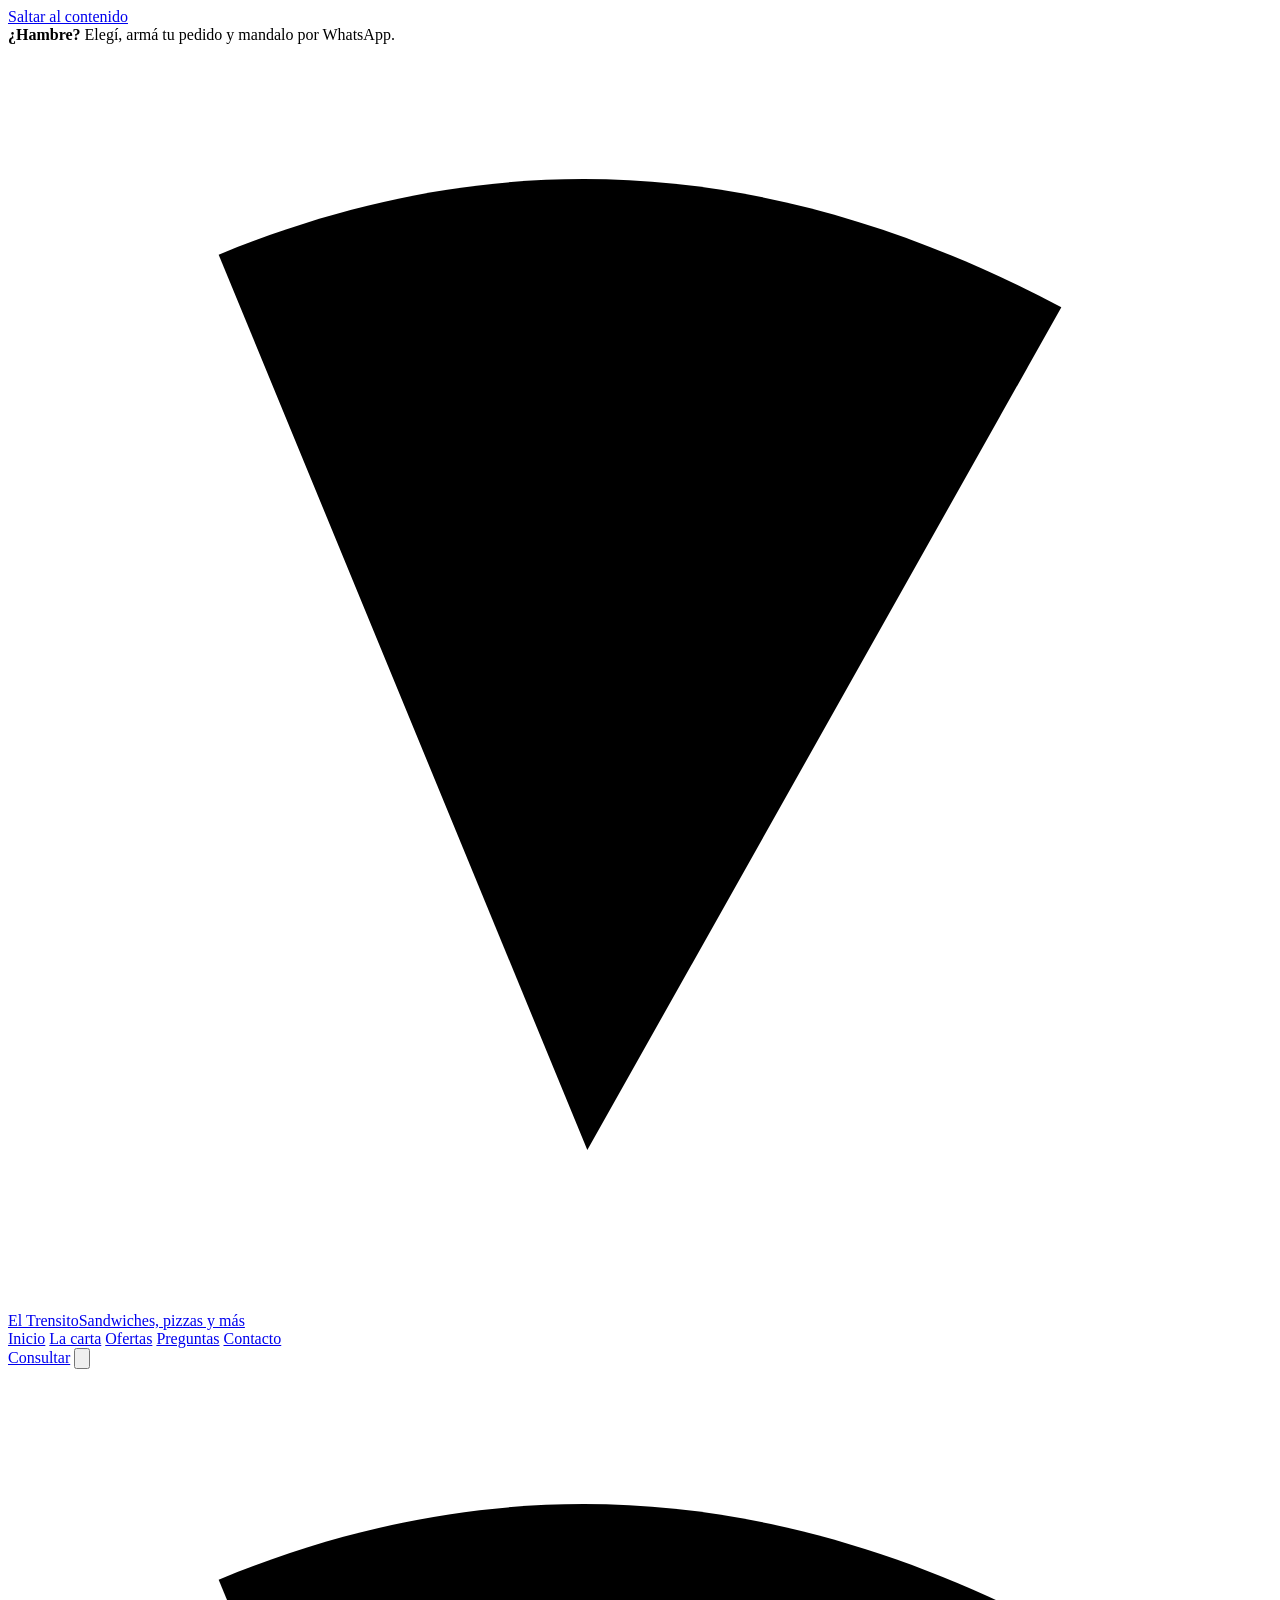
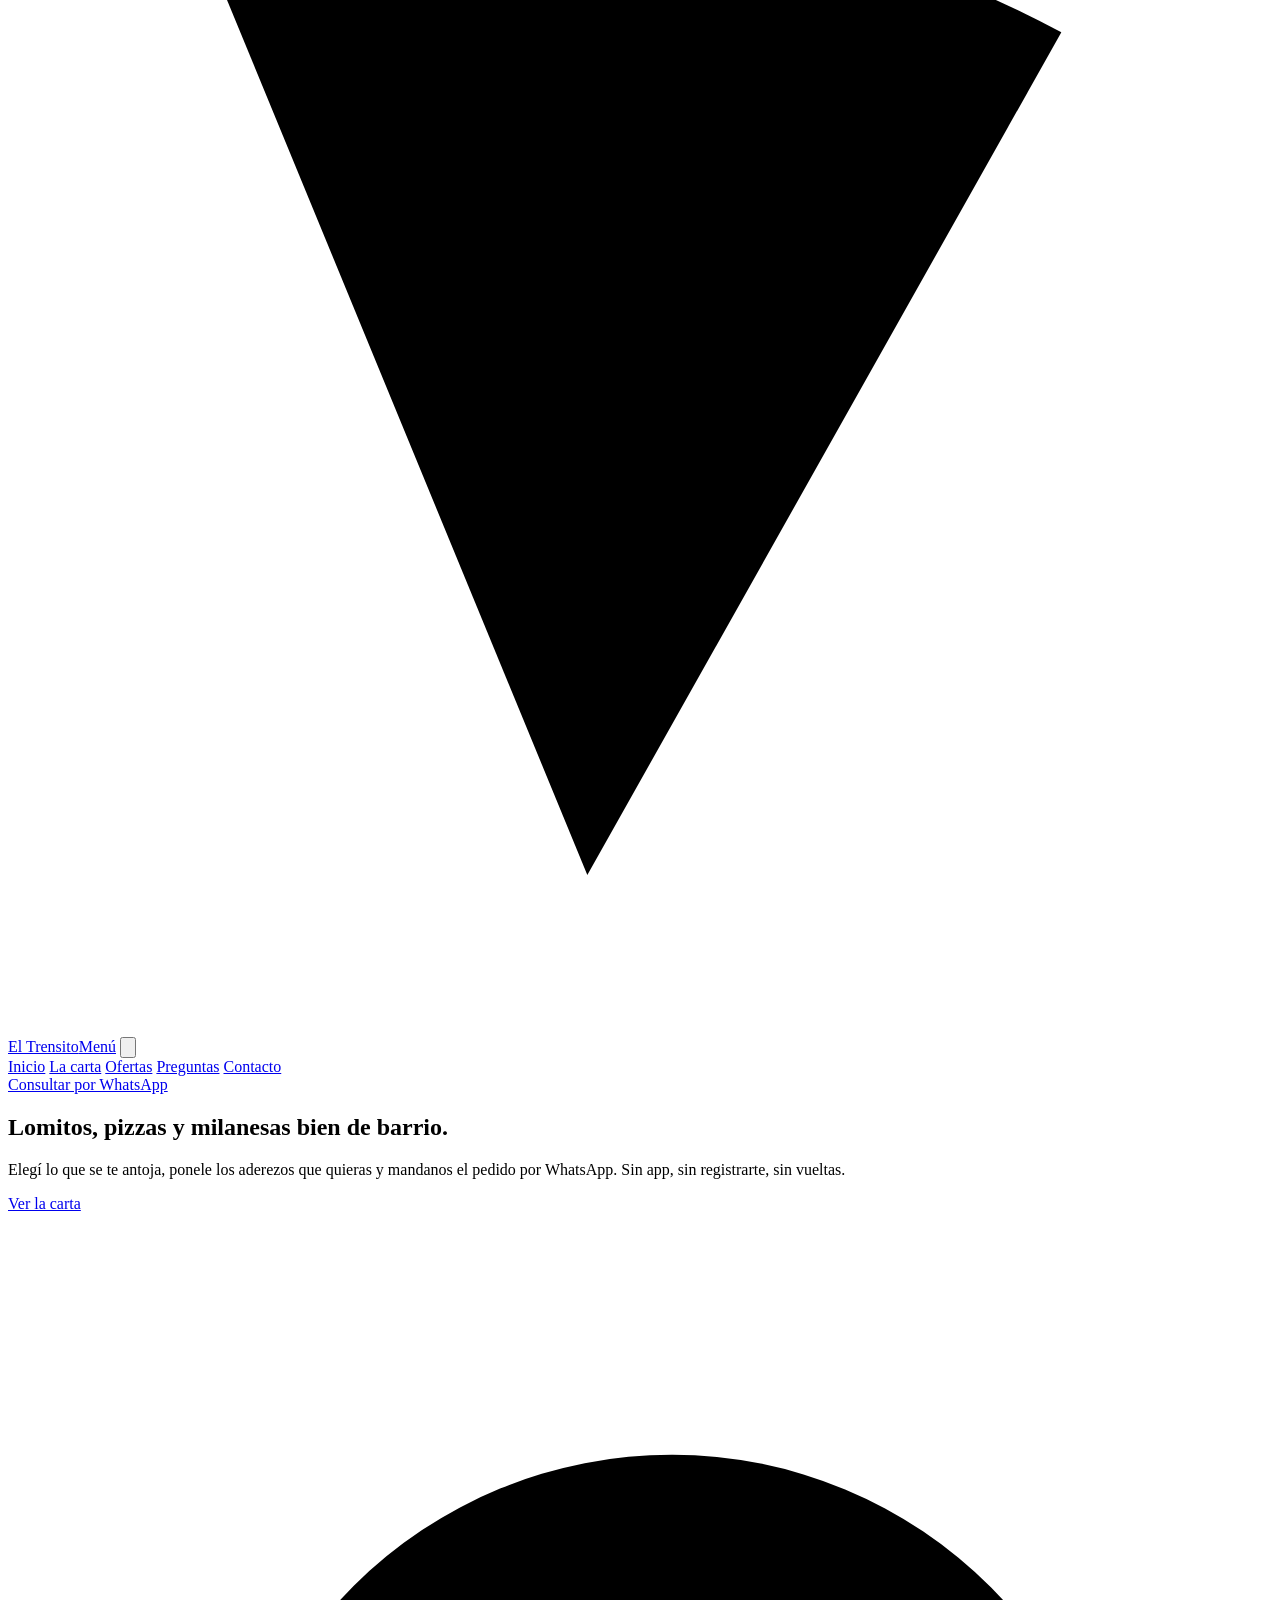
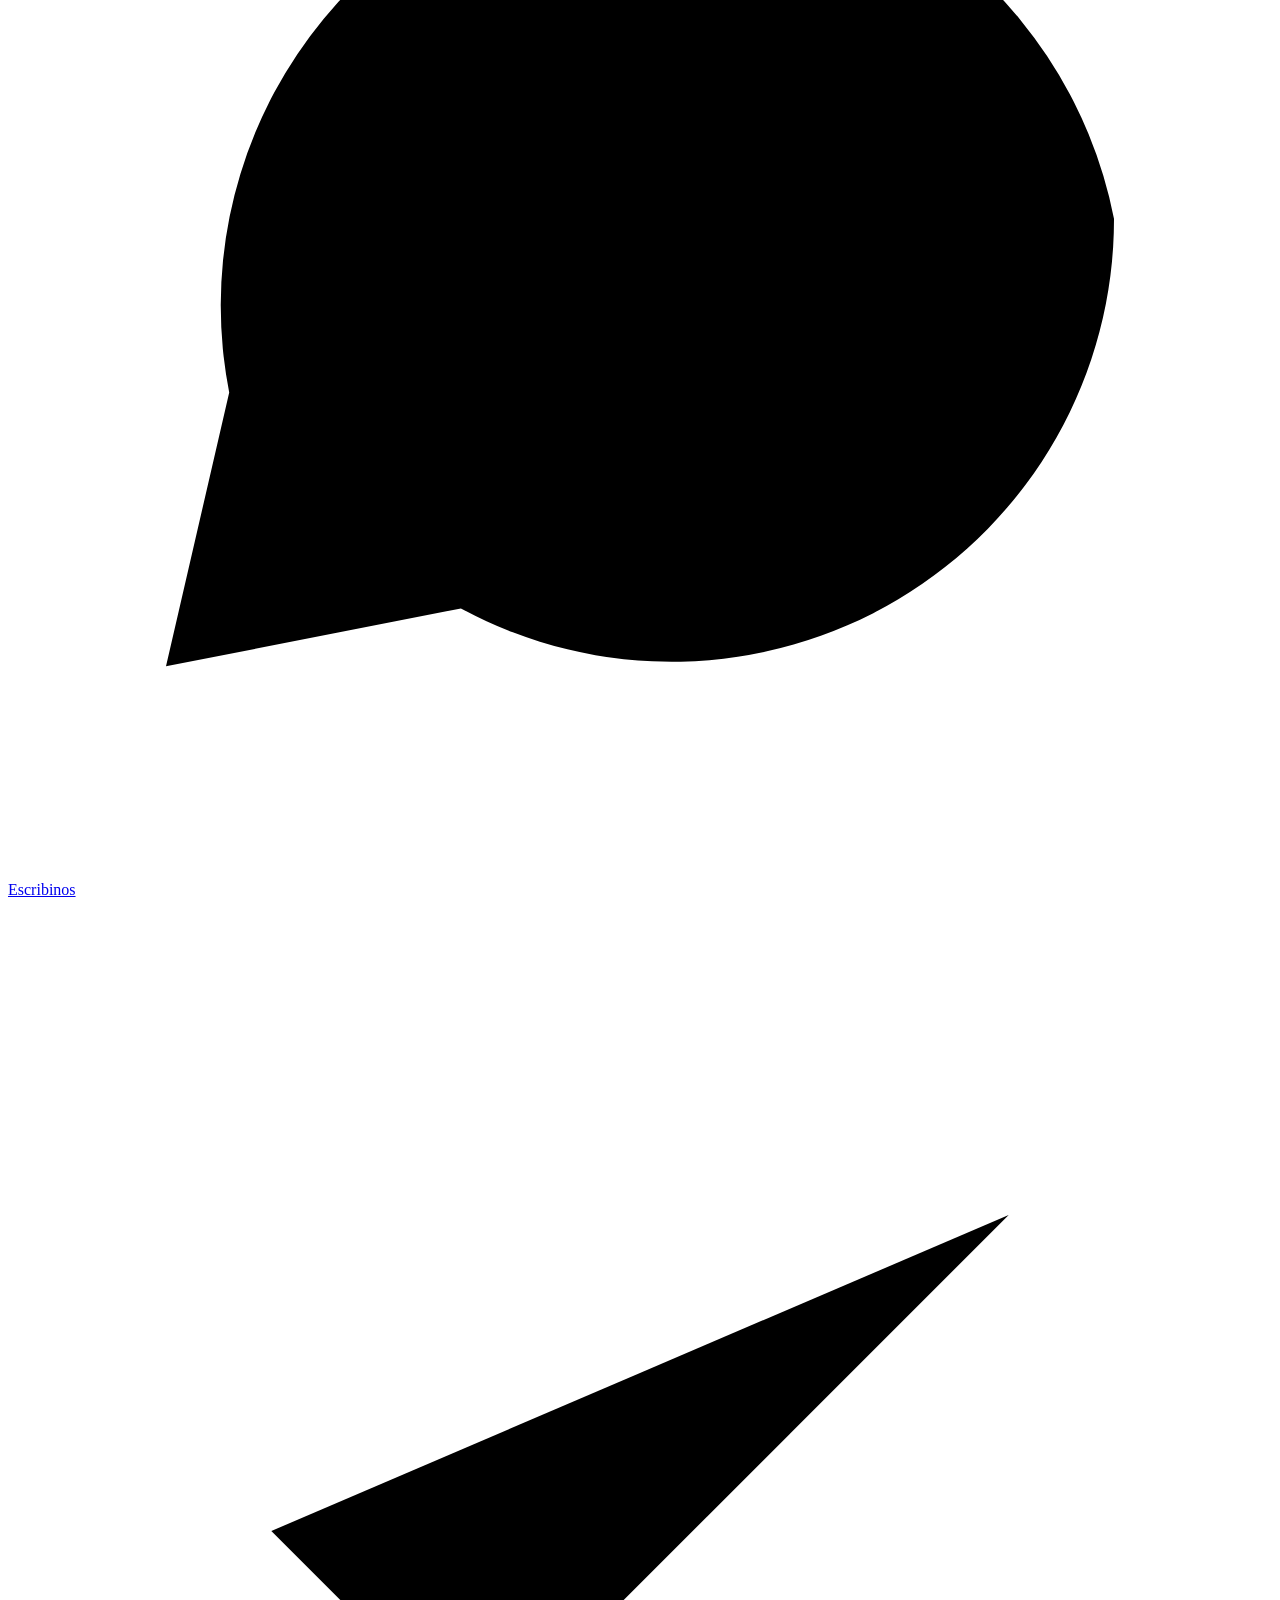
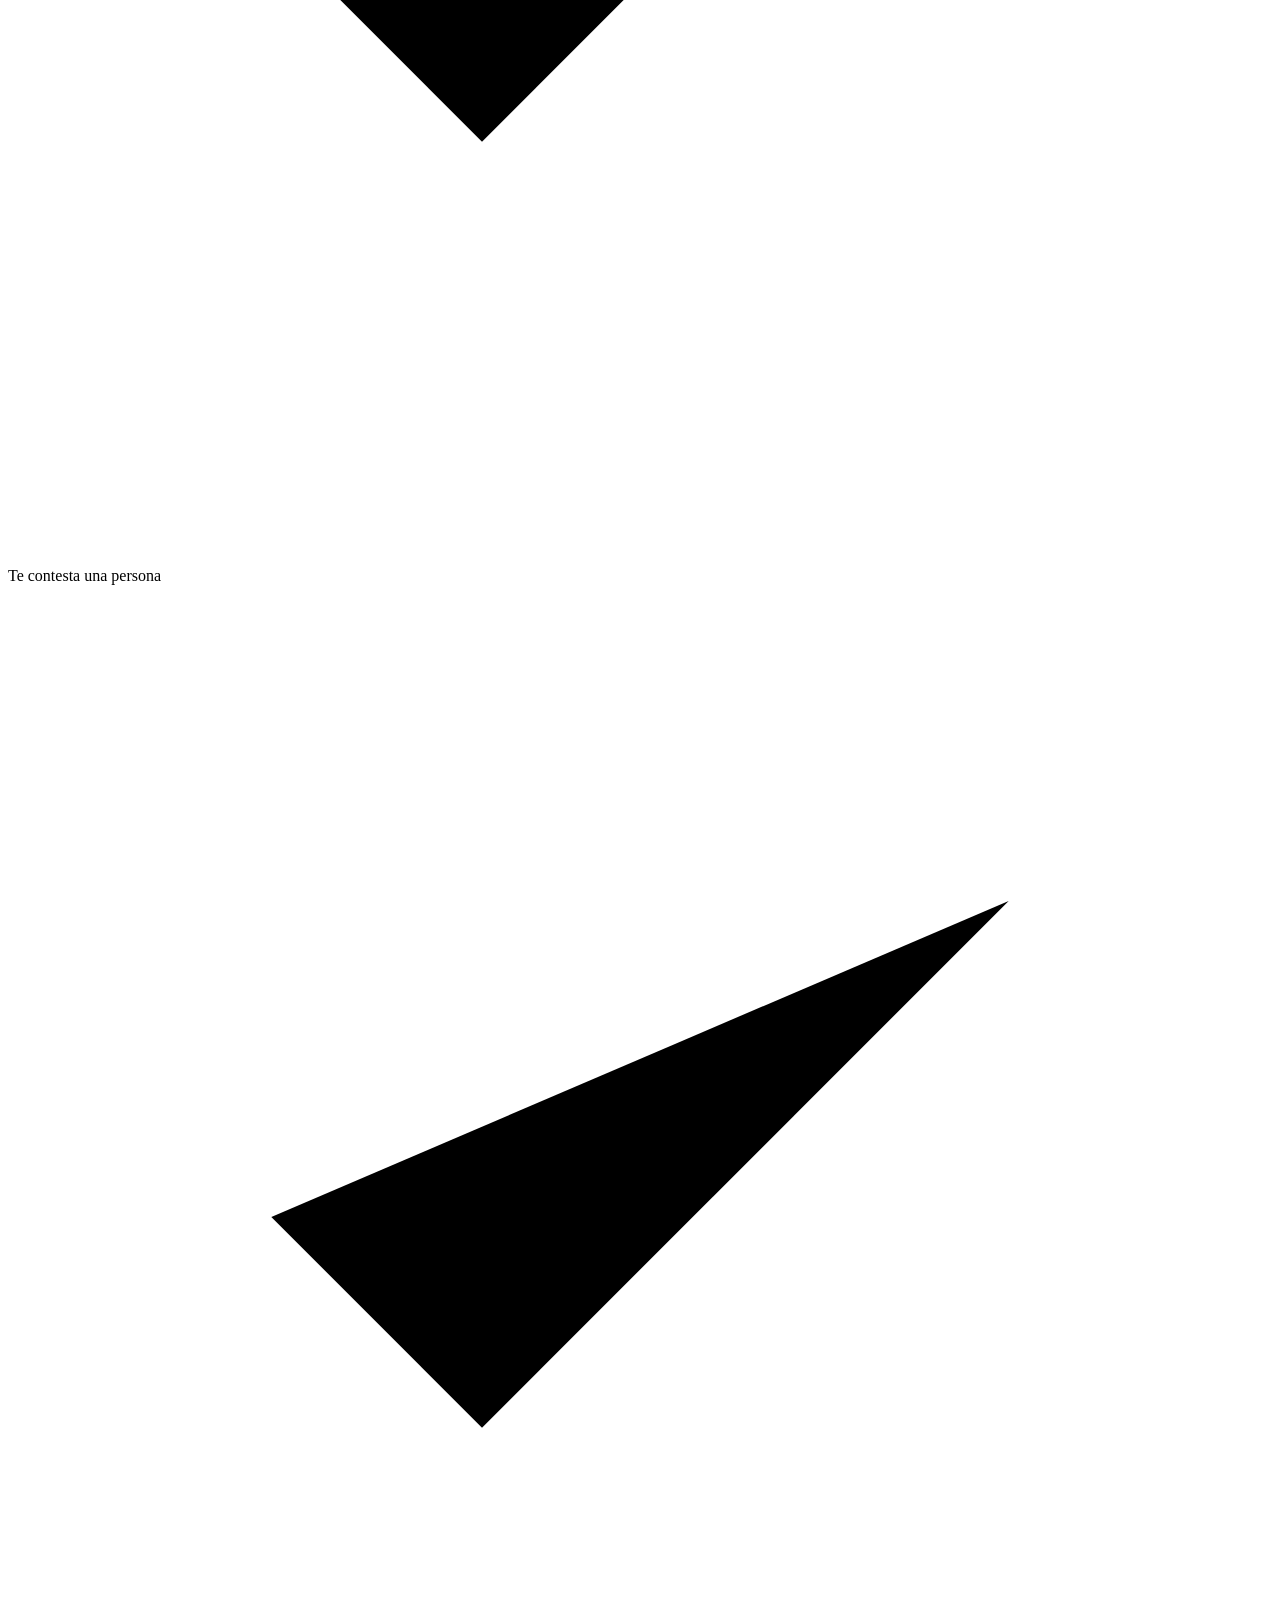
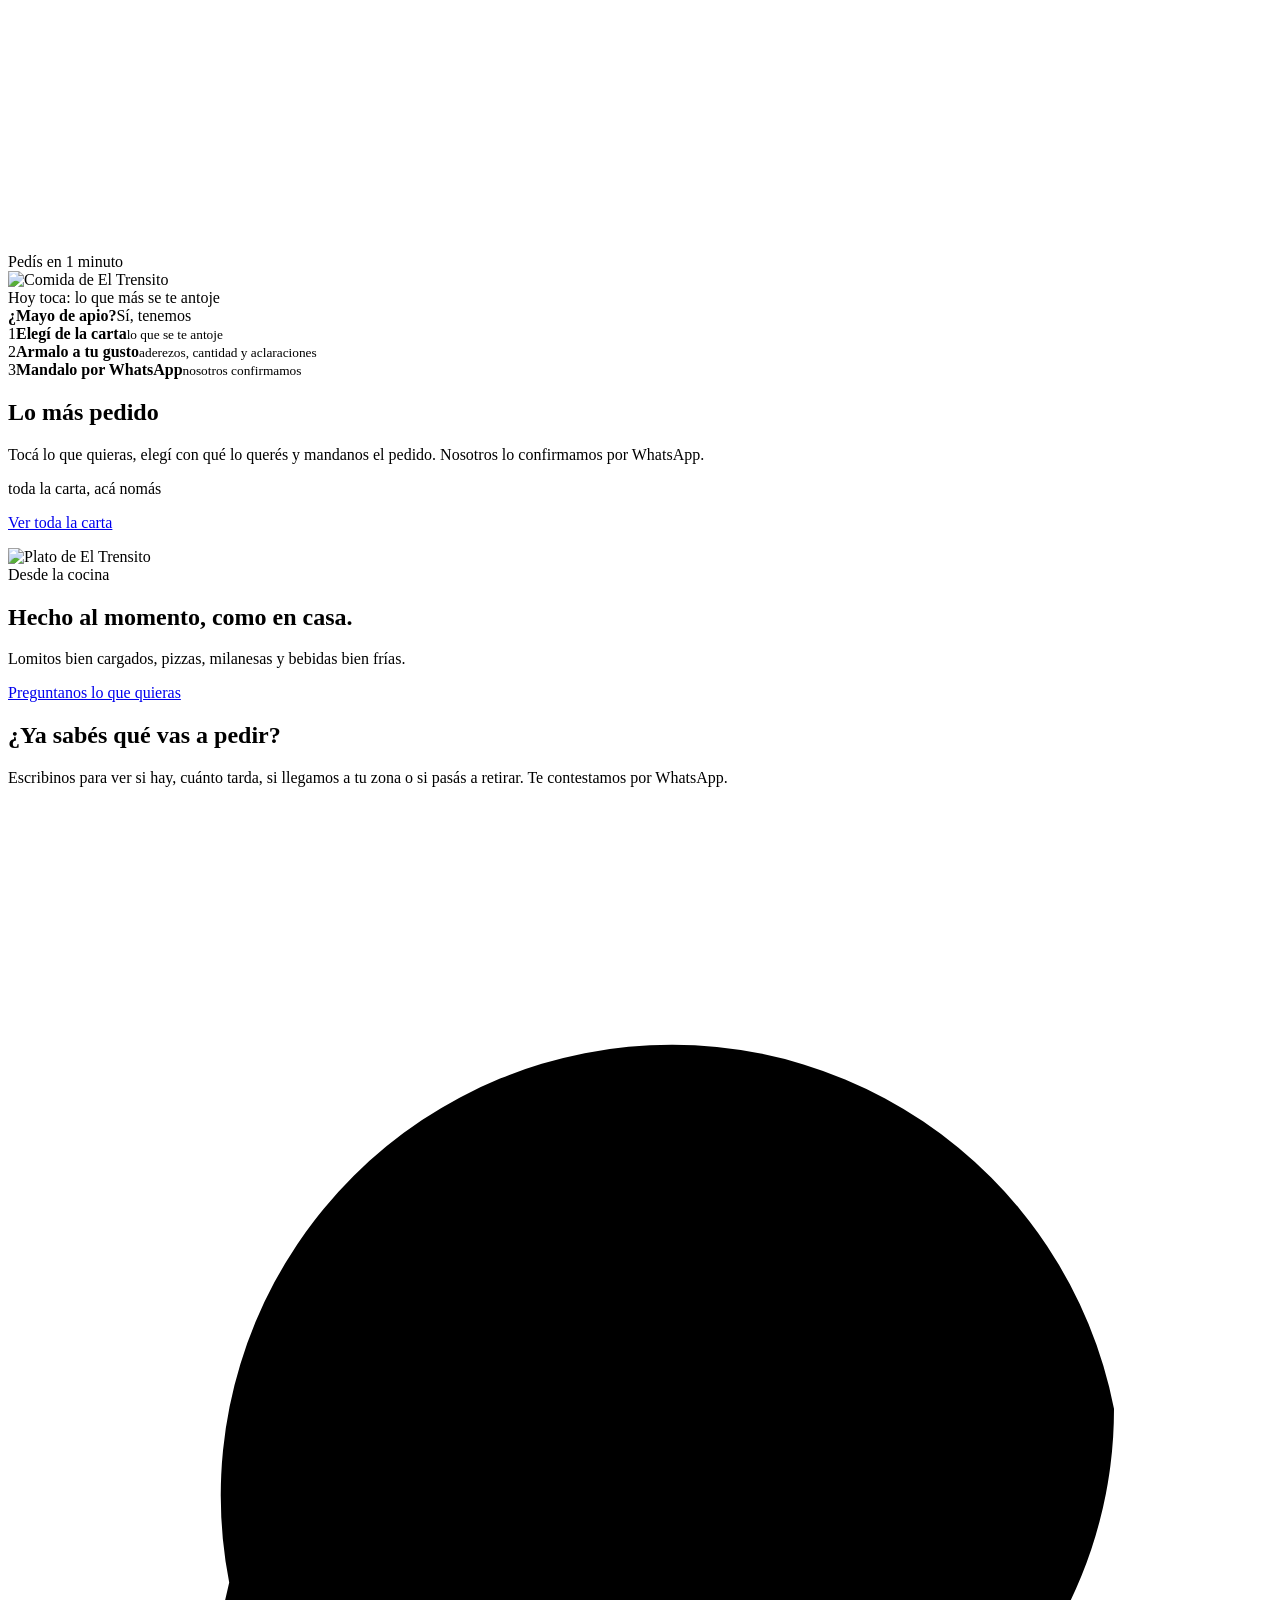
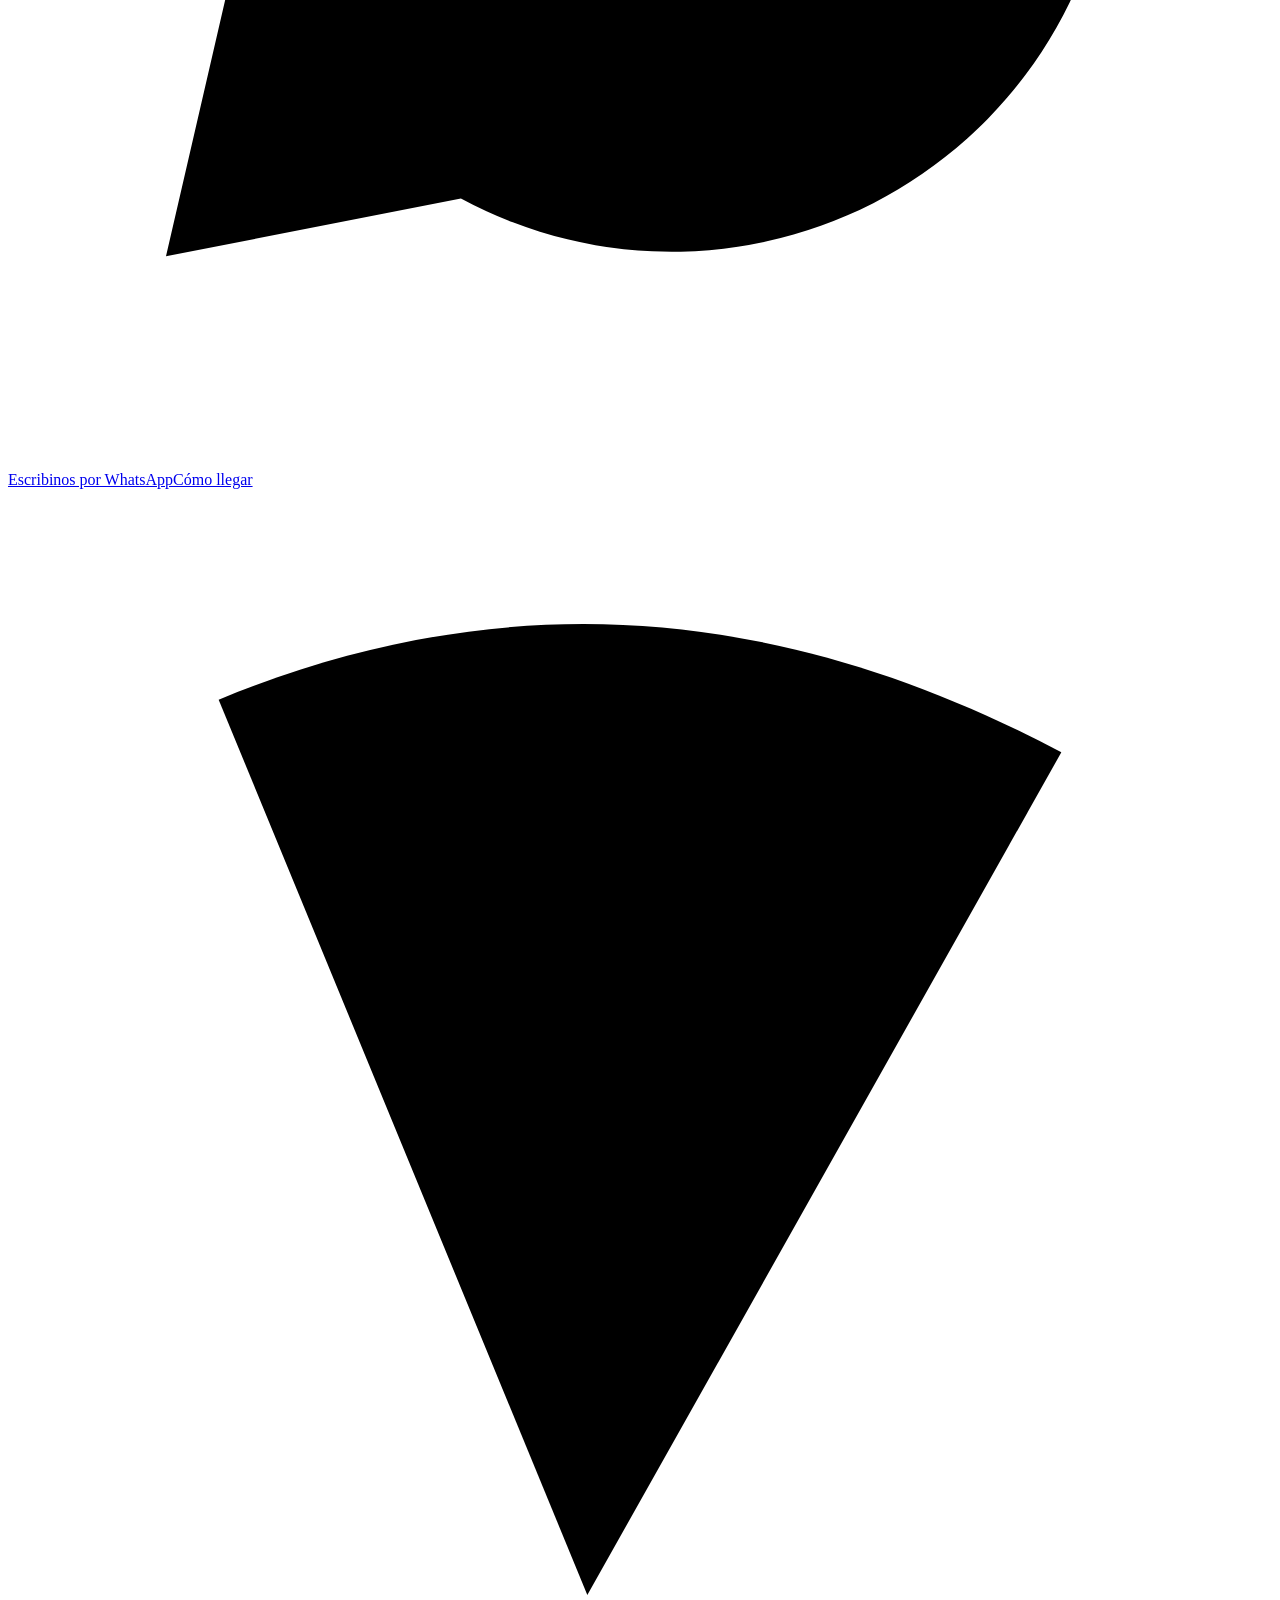
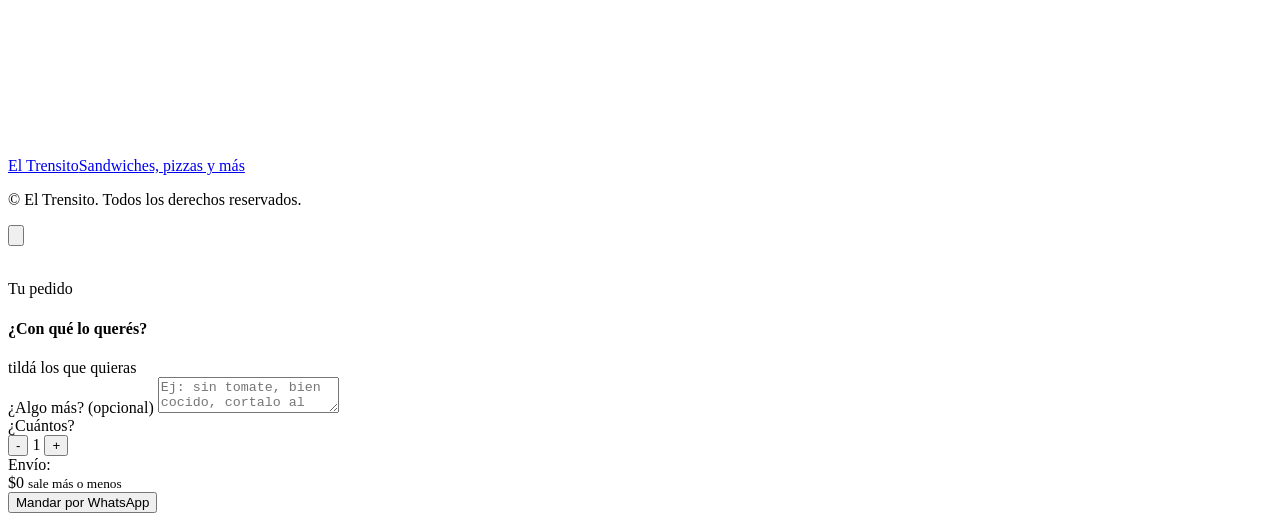
==== commit 8c5b30a8: "Add files via upload" ====
--- a/index.html
+++ b/index.html
@@ -1,482 +1,102 @@
 <!DOCTYPE html>
 <html lang="es">
 <head>
-  <meta charset="UTF-8">
-  <meta name="viewport" content="width=device-width, initial-scale=1.0, viewport-fit=cover">
-  <meta name="theme-color" content="#f5b81c">
-  <meta name="description" content="Conocé el menú de PuntoRojo: sandwiches, pizzas, platos y bebidas. Armá tu pedido y mandalo por WhatsApp.">
-  <title>PuntoRojo | Menú y pedidos</title>
-  <link rel="preconnect" href="https://fonts.googleapis.com">
-  <link rel="preconnect" href="https://fonts.gstatic.com" crossorigin>
-  <link href="https://fonts.googleapis.com/css2?family=Bowlby+One&family=Bricolage+Grotesque:opsz,wght@12..96,400..800&family=Caveat:wght@600;700&display=swap" rel="stylesheet">
-  <style>
-    :root{--ink:#1b130d;--paper:#fbf6e6;--mustard:#f5b81c;--red:#d42a17;--green:#14452b;--muted:#5d5448;--line:#1b130d;
-      --display:"Bowlby One","Arial Black",Impact,sans-serif;--body:"Bricolage Grotesque","Trebuchet MS",Verdana,sans-serif;--hand:"Caveat","Segoe Print","Comic Sans MS",cursive;
-      --blob:255px 18px 225px 18px/18px 225px 18px 255px;--max-width:1160px}
-    *{box-sizing:border-box}
-    [hidden]{display:none!important}
-    html{scroll-behavior:smooth;scroll-padding-top:90px;-webkit-text-size-adjust:100%;overflow-x:clip}
-    body{margin:0;font-family:var(--body);font-size:1.02rem;color:var(--ink);background:var(--mustard);line-height:1.5;overflow-x:clip}
-    body::after{content:"";position:fixed;inset:0;z-index:999;pointer-events:none;opacity:.2;mix-blend-mode:multiply;
-      background:url("data:image/svg+xml,%3Csvg xmlns='http://www.w3.org/2000/svg' width='160' height='160'%3E%3Cfilter id='n'%3E%3CfeTurbulence type='fractalNoise' baseFrequency='.85' numOctaves='2' stitchTiles='stitch'/%3E%3CfeColorMatrix values='0 0 0 0 .1 0 0 0 0 .07 0 0 0 0 .04 0 0 0 .8 0'/%3E%3C/filter%3E%3Crect width='100%25' height='100%25' filter='url(%23n)'/%3E%3C/svg%3E")}
-    body.menu-open,body.modal-open{overflow:hidden}
-    img{display:block;width:100%}
-    a{color:inherit}
-    button,a,.filter-chip,.qty-btn,.sauce-option{-webkit-tap-highlight-color:transparent;touch-action:manipulation}
-    button{font:inherit}
-    :focus-visible{outline:3px dashed var(--red);outline-offset:3px}
-    .container{width:min(var(--max-width),calc(100% - 40px));margin-inline:auto}
-    .skip-link{position:absolute;left:12px;top:-60px;z-index:2000;background:#fff;padding:12px 16px;border:3px solid var(--ink)}
-    .skip-link:focus{top:12px}
-    .eyebrow{display:inline-block;font:700 1.55rem/1 var(--hand);color:var(--red);transform:rotate(-2deg);margin-bottom:6px}
-    h1,h2,h3,p{margin-top:0}
-    h1,h2,h3{font-family:var(--display);font-weight:400;line-height:1.02}
-    h2{font-size:clamp(2rem,5.6vw,3.7rem);margin-bottom:14px}
-    .section-intro{max-width:34em;font-size:1.1rem;margin-bottom:28px}
-    .icon{width:20px;height:20px;flex:0 0 auto;fill:none;stroke:currentColor;stroke-width:2.2;stroke-linecap:round;stroke-linejoin:round}
-    .btn{min-height:50px;display:inline-flex;align-items:center;justify-content:center;gap:10px;padding:12px 22px;border:3px solid var(--ink);border-radius:var(--blob);background:#fff;color:var(--ink);font:800 1rem var(--body);text-decoration:none;cursor:pointer;box-shadow:4px 4px 0 var(--ink);transition:transform .15s ease,box-shadow .15s ease,background .15s ease}
-    .btn:hover{transform:translateY(-2px);box-shadow:6px 6px 0 var(--ink)}
-    .btn:active{transform:translate(4px,4px);box-shadow:0 0 0 var(--ink)}
-    .btn-primary{background:var(--red);color:#fff}
-    .btn-outline{background:#fff}
-
-    .top-note{background:var(--ink);color:var(--mustard);font:700 1.2rem/1.2 var(--hand);text-align:center;padding:6px 16px}
-    .top-note strong{color:#fff}
-    .site-header{position:sticky;top:0;z-index:100;background:var(--mustard);border-bottom:3px solid var(--ink)}
-    .header-inner{min-height:70px;display:flex;align-items:center;justify-content:space-between;gap:22px}
-    .brand-lockup{display:inline-flex;align-items:center;gap:11px;text-decoration:none;min-width:0}
-    .brand-mark{width:46px;height:46px;display:grid;place-items:center;color:#fff;background:var(--red);border:3px solid var(--ink);border-radius:52% 48% 55% 45%;transform:rotate(-7deg)}
-    .brand-mark .icon{width:25px;height:25px}
-    .brand-name{display:block;font:400 1.3rem/1 var(--display)}
-    .brand-caption{display:block;margin-top:2px;font:700 1.1rem/1 var(--hand);color:var(--muted)}
-    .desktop-nav{display:flex;align-items:center;gap:22px}
-    .desktop-nav a{text-decoration:none;font-weight:800;font-size:.95rem}
-    .desktop-nav a:hover{text-decoration:underline wavy var(--red);text-underline-offset:6px}
-    .header-cta{min-height:44px;padding:8px 18px;font-size:.92rem}
-    .menu-toggle{display:none;width:46px;height:46px;place-items:center;border:3px solid var(--ink);background:#fff;border-radius:8px 14px 6px 12px;color:var(--ink);cursor:pointer;box-shadow:3px 3px 0 var(--ink)}
-    .mobile-nav{display:none}
-
-    .hero{padding:46px 0 84px}
-    .hero-grid{display:grid;grid-template-columns:1.2fr .8fr;gap:clamp(26px,4vw,60px);align-items:center}
-    .hero h1{font-size:clamp(2.6rem,8vw,6.3rem);margin:0 0 20px;transform:rotate(-1.5deg);text-wrap:balance}
-    .h1-line{color:var(--red)}
-    .hero-description{font-size:clamp(1.05rem,1.6vw,1.22rem);font-weight:500;max-width:30em;margin-bottom:26px}
-    .hero-actions{display:flex;flex-wrap:wrap;gap:14px}
-    .hero-trust{display:flex;flex-wrap:wrap;gap:6px 22px;margin-top:28px;font:700 1.3rem/1.2 var(--hand)}
-    .trust-item{display:inline-flex;align-items:center;gap:7px}
-    .trust-item .icon{color:var(--red);width:20px;height:20px;stroke-width:3}
-    .hero-visual{position:relative;min-width:0;padding:16px 8px 22px 8px}
-    .hero-photo-wrap{position:relative;background:#fff;padding:12px 12px 62px;border:3px solid var(--ink);transform:rotate(3deg);box-shadow:9px 9px 0 var(--ink)}
-    .hero-photo-wrap::before{content:"";position:absolute;top:-17px;left:50%;width:120px;height:32px;margin-left:-60px;background:rgba(245,184,28,.8);border:1px dashed rgba(27,19,13,.35);transform:rotate(-5deg)}
-    .hero-photo-wrap img{aspect-ratio:1/1;object-fit:cover;border:3px solid var(--ink);filter:contrast(1.08) saturate(1.12)}
-    .photo-label{position:absolute;left:18px;right:18px;bottom:14px;font:700 1.7rem/1 var(--hand);transform:rotate(-1.5deg)}
-    .floating-note{position:absolute;left:-14px;bottom:60px;z-index:2;width:140px;aspect-ratio:1;display:grid;align-content:center;text-align:center;padding:12px;background:var(--red);color:#fff;border:3px solid var(--ink);border-radius:50%;transform:rotate(-12deg);box-shadow:4px 4px 0 var(--ink);animation:floaty 3.2s ease-in-out infinite}
-    .floating-note strong{font:400 1.05rem/1.05 var(--display)}
-    .floating-note span{font:700 1.3rem/1 var(--hand);margin-top:4px}
-
-    .benefits{background:var(--ink);color:#fff;transform:rotate(-1deg);margin:-30px -12px 0;position:relative;z-index:2;padding:6px 0}
-    .benefits-grid{display:grid;grid-template-columns:repeat(3,1fr);gap:8px 30px}
-    .benefit{display:flex;align-items:center;gap:14px;padding:16px 4px}
-    .benefit-icon{width:46px;height:46px;flex:0 0 auto;display:grid;place-items:center;background:var(--mustard);color:var(--ink);font:400 1.5rem/1 var(--display);border-radius:48% 52% 45% 55%;transform:rotate(-6deg)}
-    .benefit strong{display:block;font-size:1.02rem}
-    .benefit small{display:block;font:700 1.15rem/1.1 var(--hand);color:var(--mustard)}
-
-    .products-section{background:var(--green);color:#fff;padding:96px 0 84px;border-bottom:3px solid var(--ink)}
-    .section-heading{display:flex;align-items:flex-end;justify-content:space-between;gap:24px;margin-bottom:26px}
-    .section-heading h2{color:var(--mustard);margin:0}
-    .section-heading .section-intro{margin:12px 0 0;color:#e1eddd}
-    .menu-chip{font:700 1.4rem/1 var(--hand);color:var(--mustard);border:2px dashed var(--mustard);padding:10px 16px;transform:rotate(2deg);white-space:nowrap}
-    .category-filters{display:flex;flex-wrap:wrap;gap:12px;margin:0 0 34px}
-    .filter-chip{border:3px solid var(--ink);background:var(--paper);color:var(--ink);border-radius:var(--blob);padding:8px 18px;font:800 .95rem var(--body);cursor:pointer;box-shadow:3px 3px 0 var(--ink)}
-    .filter-chip{transition:transform .15s ease,background .15s ease,color .15s ease}
-    .filter-chip:nth-child(odd){transform:rotate(-1.2deg)}
-    .filter-chip:nth-child(even){transform:rotate(1deg)}
-    .filter-chip:hover{background:var(--mustard);transform:translateY(-2px) rotate(0deg)}
-    .filter-chip.active{background:var(--red);color:#fff}
-    .product-grid{display:grid;grid-template-columns:repeat(3,minmax(0,1fr));gap:34px 26px;align-items:start}
-    .product-card{min-width:0;background:var(--paper);color:var(--ink);border:3px solid var(--ink);border-radius:3px 12px 4px 10px;box-shadow:6px 6px 0 var(--ink);cursor:pointer;--tilt:0deg;transform:rotate(var(--tilt));transition:transform .22s ease,box-shadow .22s ease;opacity:0;animation:cardIn .55s ease forwards}
-    .product-card:nth-child(3n+1){--tilt:-.8deg}
-    .product-card:nth-child(3n+2){--tilt:.7deg;margin-top:24px}
-    .product-card:nth-child(3n){--tilt:-.3deg}
-    .product-card:nth-child(1){animation-delay:.05s}
-    .product-card:nth-child(2){animation-delay:.12s}
-    .product-card:nth-child(3){animation-delay:.19s}
-    .product-card:nth-child(4){animation-delay:.26s}
-    .product-card:nth-child(5){animation-delay:.33s}
-    .product-card:nth-child(6){animation-delay:.4s}
-    .product-card:hover{transform:translateY(-8px) rotate(var(--tilt));box-shadow:10px 12px 0 var(--ink)}
-    .product-card:active{transform:translateY(2px) rotate(var(--tilt));box-shadow:2px 2px 0 var(--ink)}
-    .product-image{position:relative;aspect-ratio:4/3;background:#e8c46a;border-bottom:3px solid var(--ink);overflow:hidden}
-    .product-image img{height:100%;object-fit:cover;filter:contrast(1.08) saturate(1.12);transition:transform .45s ease}
-    .product-card:hover .product-image img{transform:scale(1.06)}
-    .product-tag{position:absolute;left:8px;top:10px;padding:4px 10px;background:var(--red);color:#fff;border:2px solid var(--ink);font:400 .72rem/1.2 var(--display);transform:rotate(-4deg)}
-    .product-body{padding:14px 16px 16px}
-    .product-body h3{font-size:1.3rem;margin-bottom:8px}
-    .product-description{font-size:.93rem;color:var(--muted);margin-bottom:14px}
-    .product-bottom{display:flex;align-items:center;justify-content:space-between;gap:8px;border-top:2px dashed rgba(27,19,13,.45);padding-top:12px}
-    .price{font:400 1.5rem/1 var(--display);color:var(--red)}
-    .price-note{display:block;margin-top:3px;font:700 1.05rem/1 var(--hand);color:var(--muted)}
-    .order-btn{width:48px;height:48px;flex:0 0 auto;display:grid;place-items:center;background:var(--mustard);color:var(--ink);border:3px solid var(--ink);border-radius:8px 14px 6px 12px;cursor:pointer;box-shadow:3px 3px 0 var(--ink)}
-    .order-btn:active{transform:translate(3px,3px);box-shadow:none}
-    .order-btn .icon{stroke-width:3}
-    .products-footnote{margin:34px 0 0;font:700 1.25rem/1.2 var(--hand);color:#cfe1cc}
-
-    .modal-backdrop{position:fixed;inset:0;z-index:200;background:rgba(27,19,13,.78);display:flex;align-items:center;justify-content:center;padding:max(16px,env(safe-area-inset-top)) 16px max(16px,env(safe-area-inset-bottom));opacity:0;visibility:hidden;transition:opacity .2s,visibility .2s}
-    .modal-backdrop.open{opacity:1;visibility:visible}
-    .modal-card{position:relative;display:flex;flex-direction:column;width:100%;max-width:480px;max-height:calc(100vh - 32px);max-height:calc(100dvh - 32px);background:var(--paper);border:3px solid var(--ink);border-radius:3px;box-shadow:8px 8px 0 var(--mustard);transform:translateY(16px) rotate(-.6deg);transition:transform .2s}
-    .modal-backdrop.open .modal-card{transform:none}
-    .modal-scroll{flex:1 1 auto;min-height:0;overflow-y:auto;-webkit-overflow-scrolling:touch;overscroll-behavior:contain}
-    .modal-close{position:absolute;top:12px;right:12px;z-index:10;width:42px;height:42px;display:grid;place-items:center;background:var(--red);color:#fff;border:3px solid var(--ink);border-radius:50%;cursor:pointer}
-    .modal-img{height:200px;object-fit:cover;border-bottom:3px solid var(--ink);filter:contrast(1.08) saturate(1.12)}
-    .modal-content{padding:18px 22px 16px}
-    .ticket-head{margin:0 0 2px;font:700 1.5rem/1 var(--hand);color:var(--red)}
-    .modal-title{font-size:1.7rem;margin-bottom:8px}
-    .modal-desc{color:var(--muted);font-size:.95rem;margin-bottom:18px}
-    .customize-section{margin:0 0 16px;padding:14px;border:2px dashed var(--ink);background:#fff}
-    .customize-section[hidden]{display:none}
-    .customize-heading{display:flex;align-items:baseline;justify-content:space-between;gap:8px;margin-bottom:12px}
-    .customize-heading h4{margin:0;font:400 1.1rem/1.1 var(--display)}
-    .customize-heading span{font:700 1.15rem/1 var(--hand);color:var(--muted)}
-    .sauce-options{display:grid;grid-template-columns:1fr 1fr;gap:9px}
-    .sauce-option{display:flex;align-items:center;gap:8px;min-height:46px;padding:8px 10px;border:2px solid var(--ink);border-radius:3px 8px 3px 8px;font-size:.88rem;font-weight:700;background:var(--paper);cursor:pointer}
-    .sauce-option:has(input:checked){background:var(--mustard)}
-    .sauce-option input{width:18px;height:18px;accent-color:var(--red);flex:0 0 auto}
-    .sauce-option span{flex:1}
-    .sauce-option small{color:var(--muted);font-size:.72rem;font-weight:600;white-space:nowrap}
-    .notes-label{display:block;font-weight:800;margin:0 0 7px}
-    .order-notes{width:100%;resize:vertical;border:2px solid var(--ink);border-radius:3px;padding:11px 12px;font:500 16px var(--body);margin-bottom:16px;background:#fff;color:var(--ink)}
-    .order-notes:focus{outline:3px dashed var(--red);outline-offset:2px}
-    .modal-qty-container{display:flex;align-items:center;justify-content:space-between;margin-bottom:14px;font-weight:800}
-    .qty-controls{display:flex;align-items:center;gap:14px}
-    .qty-btn{width:46px;height:46px;display:grid;place-items:center;background:var(--mustard);border:3px solid var(--ink);border-radius:8px 14px 6px 12px;font:400 1.3rem var(--display);cursor:pointer;box-shadow:3px 3px 0 var(--ink)}
-    .qty-btn:active{transform:translate(3px,3px);box-shadow:none}
-    .qty-val{font:400 1.5rem var(--display);min-width:26px;text-align:center}
-    .delivery-info{display:flex;justify-content:space-between;align-items:center;border-top:2px dashed var(--ink);padding-top:12px;margin-bottom:8px;font-size:.92rem}
-    .modal-footer{display:flex;align-items:center;justify-content:space-between;gap:12px}
-    .modal-footer-sticky{flex:0 0 auto;padding:14px 22px calc(14px + env(safe-area-inset-bottom));background:var(--mustard);border-top:3px solid var(--ink)}
-    .modal-total{font:400 1.7rem/1 var(--display);color:var(--ink)}
-    .modal-total small{display:block;margin-top:3px;font:700 1.1rem/1 var(--hand)}
-    .location-box{background:#fff;padding:16px;border:2px dashed var(--ink);margin-bottom:20px}
-    .location-box strong{display:block;font:400 1.2rem var(--display);margin-bottom:4px}
-    .location-box p{margin:0;color:var(--muted)}
-
-    .story-section{background:var(--red);color:#fff;padding:92px 0 96px;border-bottom:3px solid var(--ink)}
-    .story-card{display:grid;grid-template-columns:.9fr 1.1fr;gap:clamp(28px,6vw,72px);align-items:center}
-    .story-image{background:#fff;padding:10px 10px 40px;border:3px solid var(--ink);box-shadow:9px 9px 0 var(--ink);transform:rotate(-2.5deg)}
-    .story-image img{aspect-ratio:4/5;object-fit:cover;border:3px solid var(--ink);filter:contrast(1.08) saturate(1.12)}
-    .story-copy .eyebrow{color:var(--mustard)}
-    .story-copy h2{margin-bottom:16px}
-    .story-copy p{font-size:1.15rem;max-width:30em;margin-bottom:26px}
-
-    .faq-section{background:var(--paper);padding:84px 0 90px}
-    .faq-list{max-width:780px;margin-top:24px}
-    .faq-item{padding:20px 0;border-bottom:3px dashed var(--ink)}
-    .faq-item:nth-child(2){margin-left:clamp(0px,7vw,90px)}
-    .faq-item h3{font-size:1.3rem;margin-bottom:8px}
-    .faq-item p{margin:0;max-width:34em}
-
-    .contact-section{padding:80px 0 92px;border-top:3px solid var(--ink)}
-    .contact-panel{display:flex;justify-content:space-between;align-items:center;gap:30px}
-    .contact-panel h2{font-size:clamp(2.2rem,6vw,4.4rem);transform:rotate(-1deg);max-width:9em}
-    .contact-panel p{max-width:32em;margin:0;font-size:1.1rem;font-weight:500}
-    .contact-actions{display:flex;flex-direction:column;gap:14px;flex:0 0 auto}
-    .site-footer{background:var(--ink);color:var(--paper);padding:30px 0 calc(90px + env(safe-area-inset-bottom))}
-    .site-footer .brand-caption{color:#bfae98}
-    .footer-inner{display:flex;align-items:center;justify-content:space-between;gap:22px}
-    .footer-copy{color:#bfae98;font-size:.82rem;margin:8px 0 0}
-    .social-links{display:flex;gap:10px;flex-wrap:wrap}
-    .social-links a{display:inline-flex;align-items:center;gap:8px;text-decoration:none;border:2px dashed #bfae98;padding:8px 14px;font-weight:700;font-size:.85rem}
-    .social-links a:hover{border-color:var(--mustard);color:var(--mustard)}
-    .whatsapp-float{position:fixed;z-index:90;right:max(15px,env(safe-area-inset-right));bottom:max(15px,env(safe-area-inset-bottom));width:58px;height:58px;display:grid;place-items:center;border-radius:50%;background:#25d366;color:#fff;border:3px solid var(--ink);box-shadow:4px 4px 0 var(--ink);text-decoration:none}
-    .whatsapp-float:active{transform:translate(4px,4px);box-shadow:none}
-    .whatsapp-float .icon{width:30px;height:30px;fill:currentColor;stroke:none}
-    .cart-float{position:fixed;z-index:91;right:max(15px,env(safe-area-inset-right));bottom:calc(82px + env(safe-area-inset-bottom));min-width:58px;height:58px;padding:0 14px;display:none;align-items:center;justify-content:center;gap:8px;border-radius:999px;background:var(--red);color:#fff;border:3px solid var(--ink);box-shadow:4px 4px 0 var(--ink);cursor:pointer;font:800 .9rem var(--body)}
-    .cart-float.show{display:inline-flex;animation:popIn .35s cubic-bezier(.2,1.4,.4,1)}
-    .cart-float:active{transform:translate(4px,4px);box-shadow:none}
-    .cart-float .badge{min-width:22px;height:22px;padding:0 6px;display:grid;place-items:center;background:#fff;color:var(--red);border:2px solid var(--ink);border-radius:999px;font:800 .75rem var(--body)}
-    .status-open{color:#7dffb3}
-    .status-closed{color:#ffb4a8}
-    .info-pills{display:flex;flex-wrap:wrap;gap:8px;margin-top:14px}
-    .info-pill{display:inline-flex;align-items:center;gap:6px;padding:6px 12px;background:#fff;border:2px solid var(--ink);border-radius:999px;font:700 .82rem var(--body);box-shadow:2px 2px 0 var(--ink)}
-    .cart-items{display:flex;flex-direction:column;gap:10px;margin:0 0 16px}
-    .cart-item{display:flex;justify-content:space-between;gap:12px;padding:12px;background:#fff;border:2px solid var(--ink)}
-    .cart-item strong{display:block;font-size:.95rem}
-    .cart-item span{display:block;color:var(--muted);font-size:.82rem;margin-top:3px}
-    .cart-item-actions{display:flex;flex-direction:column;align-items:flex-end;gap:6px}
-    .cart-item-remove{background:transparent;border:none;color:var(--red);font:800 .8rem var(--body);cursor:pointer;text-decoration:underline}
-    .cart-empty{color:var(--muted);font:700 1.2rem/1.3 var(--hand);text-align:center;padding:18px 8px}
-    .modal-actions-col{display:flex;flex-direction:column;gap:8px;width:100%}
-    .modal-actions-col .btn{width:100%}
-    .toast{position:fixed;z-index:300;left:50%;bottom:92px;transform:translate(-50%,12px);opacity:0;pointer-events:none;background:var(--ink);color:var(--mustard);border:2px solid var(--mustard);padding:12px 16px;font-weight:700;font-size:.9rem;width:max-content;max-width:calc(100% - 32px);transition:.2s}
-    .toast.show{opacity:1;transform:translate(-50%,0)}
-
-    @media (max-width:980px){
-      .desktop-nav{gap:14px}
-      .product-grid{grid-template-columns:repeat(2,minmax(0,1fr))}
-      .product-card:nth-child(3n+2){margin-top:0}
-      .product-card:nth-child(even){margin-top:22px}
-    }
-    @media (max-width:720px){
-      .container{width:min(100% - 32px,var(--max-width))}
-      .desktop-nav,.header-cta{display:none}
-      .menu-toggle{display:grid}
-      .mobile-nav{display:block;position:fixed;top:0;right:0;bottom:0;z-index:130;width:min(310px,86vw);padding:22px;background:var(--mustard);border-left:3px solid var(--ink);transform:translateX(105%);transition:transform .25s;visibility:hidden}
-      .mobile-nav.open{transform:none;visibility:visible}
-      .mobile-nav-top{display:flex;justify-content:space-between;align-items:center;padding-bottom:20px;border-bottom:3px dashed var(--ink)}
-      .mobile-nav-close{width:42px;height:42px;border:3px solid var(--ink);border-radius:50%;background:#fff;cursor:pointer}
-      .mobile-nav-links{display:grid;gap:4px;padding:20px 0}
-      .mobile-nav-links a{padding:13px 10px;font:400 1.2rem var(--display);text-decoration:none}
-      .mobile-nav-links a:hover{background:var(--ink);color:var(--mustard)}
-      .mobile-nav .btn{width:100%}
-      .nav-backdrop{position:fixed;inset:0;z-index:120;background:rgba(27,19,13,.6);opacity:0;visibility:hidden;transition:.2s}
-      .nav-backdrop.open{opacity:1;visibility:visible}
-      .hero{padding:30px 0 70px}
-      .hero-grid{grid-template-columns:1fr;gap:34px}
-      .hero-visual{width:88%;margin-inline:auto}
-      .floating-note{left:-18px;bottom:46px;width:118px}
-      .hero-actions .btn{flex:1 1 140px}
-      .benefits{margin-top:-34px}
-      .benefits-grid{grid-template-columns:1fr;gap:0}
-      .benefit+.benefit{border-top:2px dashed #5b4d40}
-      .products-section{padding:76px 0 64px}
-      .section-heading{display:block}
-      .menu-chip{display:inline-block;margin-top:16px}
-      .product-grid{grid-template-columns:1fr;gap:22px}
-      .product-card,.product-card:nth-child(n){margin-top:0;display:grid;grid-template-columns:38% 1fr;box-shadow:4px 4px 0 var(--ink)}
-      .product-image{aspect-ratio:auto;min-height:100%;border-bottom:0;border-right:3px solid var(--ink)}
-      .product-image img{position:absolute;inset:0}
-      .product-body{padding:12px 13px 13px;min-width:0}
-      .product-body h3{font-size:1.1rem}
-      .product-description{font-size:.85rem;margin-bottom:10px}
-      .price{font-size:1.25rem}
-      .order-btn{width:44px;height:44px}
-      .modal-backdrop{align-items:flex-end;padding:0}
-      .modal-card{max-width:none;border-radius:14px 14px 0 0;border-bottom:0;max-height:92vh;max-height:92dvh;transform:translateY(40px)}
-      .modal-img{height:160px}
-      .modal-content{padding:16px 18px 12px}
-      .modal-footer-sticky{padding:12px 18px calc(12px + env(safe-area-inset-bottom))}
-      .modal-footer-sticky .btn{flex:1}
-      .sauce-options{grid-template-columns:1fr}
-      .customize-heading{flex-direction:column;align-items:flex-start;gap:2px}
-      .story-section{padding:70px 0 76px}
-      .story-card{grid-template-columns:1fr}
-      .story-image{width:86%;margin-inline:auto}
-      .faq-section{padding:64px 0 70px}
-      .contact-section{padding:64px 0 72px}
-      .contact-panel{display:block}
-      .contact-actions{margin-top:24px}
-      .footer-inner{display:block}
-      .social-links{margin-top:18px}
-      .whatsapp-float{width:54px;height:54px}
-    }
-    @media (max-width:370px){
-      .container{width:calc(100% - 24px)}
-      .product-card,.product-card:nth-child(n){grid-template-columns:1fr}
-      .product-image{aspect-ratio:16/10;min-height:0;border-right:0;border-bottom:3px solid var(--ink)}
-      .product-image img{position:static}
-    }
-    /* Animaciones */
-    @keyframes cardIn{
-      from{opacity:0;transform:translateY(18px) rotate(var(--tilt))}
-      to{opacity:1;transform:rotate(var(--tilt))}
-    }
-    @keyframes floaty{
-      0%,100%{transform:rotate(-12deg) translateY(0)}
-      50%{transform:rotate(-12deg) translateY(-10px)}
-    }
-    @keyframes popIn{
-      from{opacity:0;transform:scale(.7)}
-      to{opacity:1;transform:scale(1)}
-    }
-    @keyframes heroIn{
-      from{opacity:0;transform:translateY(16px)}
-      to{opacity:1;transform:none}
-    }
-    .hero-copy{animation:heroIn .7s ease both}
-    .hero-visual{animation:heroIn .8s ease .12s both}
-    .reveal{opacity:0;transform:translateY(24px);transition:opacity .6s ease,transform .6s ease}
-    .reveal.in{opacity:1;transform:none}
-    .reveal-delay-1{transition-delay:.08s}
-    .reveal-delay-2{transition-delay:.16s}
-    .reveal-delay-3{transition-delay:.24s}
-    .whatsapp-float{transition:transform .15s ease,box-shadow .15s ease}
-    .whatsapp-float:hover{transform:translateY(-3px) scale(1.04)}
-
-    @media (prefers-reduced-motion:reduce){
-      *,*::before,*::after{scroll-behavior:auto!important;transition-duration:.01ms!important;animation-duration:.01ms!important}
-      .reveal{opacity:1;transform:none}
-      .product-card{opacity:1;animation:none}
-      .floating-note{animation:none}
-      .hero-copy,.hero-visual{animation:none}
-    }
-  </style>
+<meta charset="UTF-8">
+<meta name="viewport" content="width=device-width, initial-scale=1.0, viewport-fit=cover">
+<meta name="theme-color" content="#f5b81c">
+<meta name="description" content="Conocé el menú de El Trensito: sandwiches, pizzas, platos y bebidas. Armá tu pedido y mandalo por WhatsApp.">
+<title>El Trensito | Menú y pedidos</title>
+<meta property="og:title" content="El Trensito | Menú y pedidos">
+<meta property="og:description" content="Conocé el menú de El Trensito: sandwiches, pizzas, platos y bebidas. Armá tu pedido y mandalo por WhatsApp.">
+<meta property="og:type" content="website">
+<meta property="og:locale" content="es_AR">
+<link rel="icon" href="/favicon.svg" type="image/svg+xml">
+<link rel="icon" href="/favicon.ico" sizes="48x48">
+<link rel="apple-touch-icon" href="/apple-touch-icon.png">
+<link rel="manifest" href="/site.webmanifest">
+<link rel="preconnect" href="https://fonts.googleapis.com">
+<link rel="preconnect" href="https://fonts.gstatic.com" crossorigin>
+<link href="https://fonts.googleapis.com/css2?family=Bowlby+One&family=Bricolage+Grotesque:opsz,wght@12..96,400..800&family=Caveat:wght@600;700&display=swap" rel="stylesheet">
+<link rel="stylesheet" href="/assets/css/styles.css">
 </head>
 <body>
-  <a class="skip-link" href="#contenido">Saltar al contenido</a>
-
-  <div class="top-note" id="topNote"><strong id="openStatusText">—</strong> <span id="hoursText">Consultando horario…</span></div>
-
-  <header class="site-header">
-    <div class="container header-inner">
-      <a class="brand-lockup" href="#inicio" aria-label="PuntoRojo, ir al inicio">
-        <span class="brand-mark" aria-hidden="true">
-          <svg class="icon" viewBox="0 0 24 24"><path d="M20 10c0 6-8 12-8 12s-8-6-8-12a8 8 0 0 1 16 0Z"/><circle cx="12" cy="10" r="3"/></svg>
-        </span>
-        <span><span class="brand-name" data-business-name>PuntoRojo</span><span class="brand-caption">Sandwiches, pizzas y más</span></span>
-      </a>
-
-      <nav class="desktop-nav" aria-label="Navegación principal">
-        <a href="#inicio">Inicio</a>
-        <a href="#productos">La carta</a>
-        <a href="#historia">Nuestra cocina</a>
-        <a href="#" id="desktopNavLocation">Ubicación</a>
-        <a href="#faq">Preguntas</a>
-        <a href="#contacto">Contacto</a>
-      </nav>
-
-      <a class="btn btn-primary header-cta whatsapp-link" href="#contacto" data-message="Hola, quería consultar por el menú." aria-label="Consultar por WhatsApp">
-        Consultar</a>
-      <button class="menu-toggle" id="menuOpen" type="button" aria-label="Abrir menú" aria-expanded="false" aria-controls="mobileNav">
-        <svg class="icon" viewBox="0 0 24 24"><path d="M4 7h16M4 12h16M4 17h16"/></svg>
-      </button>
-    </div>
-  </header>
-
-  <div class="nav-backdrop" id="navBackdrop" aria-hidden="true"></div>
-  <nav class="mobile-nav" id="mobileNav" aria-label="Menú móvil" aria-hidden="true">
-    <div class="mobile-nav-top">
-      <a class="brand-lockup" href="#inicio">
-        <span class="brand-mark" aria-hidden="true"><svg class="icon" viewBox="0 0 24 24"><path d="M20 10c0 6-8 12-8 12s-8-6-8-12a8 8 0 0 1 16 0Z"/><circle cx="12" cy="10" r="3"/></svg></span>
-        <span><span class="brand-name" data-business-name>PuntoRojo</span><span class="brand-caption">Menú</span></span>
-      </a>
-      <button class="mobile-nav-close" id="menuClose" type="button" aria-label="Cerrar menú"><svg class="icon" viewBox="0 0 24 24"><path d="m6 6 12 12M18 6 6 18"/></svg></button>
-    </div>
-    <div class="mobile-nav-links">
-      <a href="#inicio">Inicio</a>
-      <a href="#productos">La carta</a>
-      <a href="#historia">Nuestra cocina</a>
-      <a href="#" id="mobileNavLocation">Ubicación</a>
-      <a href="#faq">Preguntas</a>
-      <a href="#contacto">Contacto</a>
-    </div>
-    <a class="btn btn-primary whatsapp-link" href="#contacto" data-message="Hola, quería consultar por el menú.">Consultar por WhatsApp</a>
-  </nav>
-
-  <main id="contenido">
-    <section class="hero" id="inicio">
-      <div class="container hero-grid">
-        <div class="hero-copy">
-          <h1>Lomitos, pizzas y milanesas <span class="h1-line">bien de barrio.</span></h1>
-          <p class="hero-description">Elegí lo que se te antoja, ponele los aderezos que quieras y mandanos el pedido por WhatsApp. Sin app, sin registrarte, sin vueltas.</p>
-          <div class="hero-actions">
-            <a class="btn btn-primary" href="#productos">Ver la carta</a>
-            <a class="btn btn-outline whatsapp-link" href="#contacto" data-message="Hola, quería consultar por el menú de PuntoRojo."><svg class="icon" viewBox="0 0 24 24"><path d="M21 11.5a8.4 8.4 0 0 1-12.4 7.4L3 20l1.2-5.2A8.4 8.4 0 1 1 21 11.5Z"/></svg> Escribinos</a>
-          </div>
-          <div class="hero-trust">
-            <span class="trust-item"><svg class="icon" viewBox="0 0 24 24"><path d="m5 12 4 4L19 6"/></svg> Pedido por WhatsApp</span>
-            <span class="trust-item"><svg class="icon" viewBox="0 0 24 24"><path d="m5 12 4 4L19 6"/></svg> <span id="prepTimeLabel">30–45 min</span></span>
-          </div>
-          <div class="info-pills" id="infoPills"></div>
-        </div>
-        <div class="hero-visual">
-          <div class="hero-photo-wrap">
-            <img id="heroImage" src="https://images.unsplash.com/photo-1568901346375-23c9450c58cd?auto=format&fit=crop&w=1100&q=85" alt="Hamburguesa con queso, lechuga y tomate" fetchpriority="high">
-            <div class="photo-label">Hoy toca: lo que más se te antoje</div>
-          </div>
-          <div class="floating-note"><strong>¿Mayo de apio?</strong><span>Sí, tenemos</span></div>
-        </div>
+<a class="skip-link" href="#contenido">Saltar al contenido</a>
+<div class="top-note" id="topNote"><strong>¿Hambre?</strong> Elegí, armá tu pedido y mandalo por WhatsApp.</div>
+<header class="site-header">
+  <div class="container header-inner">
+    <a class="brand-lockup" href="/" aria-label="El Trensito, ir al inicio">
+      <span class="brand-mark" aria-hidden="true"><svg class="icon" viewBox="0 0 24 24"><path d="M4 4c5.8-2.4 11.1-1.6 16 1L11 21 4 4Z"/><path d="M4 4c4.5 1.1 8.1 3.7 11 7"/><circle cx="9" cy="8" r="1"/><circle cx="12" cy="13" r="1"/></svg></span>
+      <span><span class="brand-name" data-business-name>El Trensito</span><span class="brand-caption">Sandwiches, pizzas y más</span></span>
+    </a>
+    <nav class="desktop-nav" aria-label="Navegación principal">
+<a href="/" aria-current="page">Inicio</a>
+<a href="/menu/">La carta</a>
+<a href="/ofertas/">Ofertas</a>
+<a href="/preguntas-frecuentes/">Preguntas</a>
+<a href="/contacto/">Contacto</a>
+    </nav>
+    <a class="btn btn-primary header-cta whatsapp-link" href="/contacto/" data-message="Hola, quería consultar por el menú.">Consultar</a>
+    <button class="menu-toggle" id="menuOpen" type="button" aria-label="Abrir menú" aria-expanded="false" aria-controls="mobileNav"><svg class="icon" viewBox="0 0 24 24"><path d="M4 7h16M4 12h16M4 17h16"/></svg></button>
+  </div>
+</header>
+<div class="nav-backdrop" id="navBackdrop" aria-hidden="true"></div>
+<nav class="mobile-nav" id="mobileNav" aria-label="Menú móvil" aria-hidden="true">
+  <div class="mobile-nav-top">
+    <a class="brand-lockup" href="/"><span class="brand-mark" aria-hidden="true"><svg class="icon" viewBox="0 0 24 24"><path d="M4 4c5.8-2.4 11.1-1.6 16 1L11 21 4 4Z"/><path d="M4 4c4.5 1.1 8.1 3.7 11 7"/><circle cx="9" cy="8" r="1"/><circle cx="12" cy="13" r="1"/></svg></span><span><span class="brand-name" data-business-name>El Trensito</span><span class="brand-caption">Menú</span></span></a>
+    <button class="mobile-nav-close" id="menuClose" type="button" aria-label="Cerrar menú"><svg class="icon" viewBox="0 0 24 24"><path d="m6 6 12 12M18 6 6 18"/></svg></button>
+  </div>
+  <div class="mobile-nav-links">
+<a href="/" aria-current="page">Inicio</a>
+<a href="/menu/">La carta</a>
+<a href="/ofertas/">Ofertas</a>
+<a href="/preguntas-frecuentes/">Preguntas</a>
+<a href="/contacto/">Contacto</a>
+  </div>
+  <a class="btn btn-primary whatsapp-link" href="/contacto/" data-message="Hola, quería consultar por el menú.">Consultar por WhatsApp</a>
+</nav>
+<main id="contenido">
+<section class="hero"><div class="container hero-grid">
+<div class="hero-copy">
+<h1>Lomitos, pizzas y milanesas <span class="h1-line">bien de barrio.</span></h1>
+<p class="hero-description">Elegí lo que se te antoja, ponele los aderezos que quieras y mandanos el pedido por WhatsApp. Sin app, sin registrarte, sin vueltas.</p>
+<div class="hero-actions"><a class="btn btn-primary" href="/menu/">Ver la carta</a><a class="btn btn-outline whatsapp-link" href="/contacto/" data-message="Hola, quería consultar por el menú de El Trensito."><svg class="icon" viewBox="0 0 24 24"><path d="M21 11.5a8.4 8.4 0 0 1-12.4 7.4L3 20l1.2-5.2A8.4 8.4 0 1 1 21 11.5Z"/></svg> Escribinos</a></div>
+<div class="hero-trust"><span class="trust-item"><svg class="icon" viewBox="0 0 24 24"><path d="m5 12 4 4L19 6"/></svg> Te contesta una persona</span><span class="trust-item"><svg class="icon" viewBox="0 0 24 24"><path d="m5 12 4 4L19 6"/></svg> Pedís en 1 minuto</span></div>
+</div>
+<div class="hero-visual"><div class="hero-photo-wrap"><img data-img="heroImage" src="https://images.unsplash.com/photo-1553909489-cd47e0ef937f?auto=format&fit=crop&w=1100&q=85" alt="Comida de El Trensito" fetchpriority="high"><div class="photo-label">Hoy toca: lo que más se te antoje</div></div>
+<div class="floating-note"><strong>¿Mayo de apio?</strong><span>Sí, tenemos</span></div></div>
+</div></section>
+    <section class="benefits" aria-label="Cómo pedir">
+      <div class="container benefits-grid">
+        <div class="benefit"><span class="benefit-icon">1</span><span><strong>Elegí de la carta</strong><small>lo que se te antoje</small></span></div>
+        <div class="benefit"><span class="benefit-icon">2</span><span><strong>Armalo a tu gusto</strong><small>aderezos, cantidad y aclaraciones</small></span></div>
+        <div class="benefit"><span class="benefit-icon">3</span><span><strong>Mandalo por WhatsApp</strong><small>nosotros confirmamos</small></span></div>
       </div>
     </section>
-
-    <section class="benefits" aria-label="Cómo pedir">
-      <div class="container benefits-grid">
-        <div class="benefit reveal reveal-delay-1"><span class="benefit-icon">1</span><span><strong>Elegí de la carta</strong><small>lo que se te antoje</small></span></div>
-        <div class="benefit reveal reveal-delay-2"><span class="benefit-icon">2</span><span><strong>Armalo a tu gusto</strong><small>aderezos, cantidad y aclaraciones</small></span></div>
-        <div class="benefit reveal reveal-delay-3"><span class="benefit-icon">3</span><span><strong>Mandalo por WhatsApp</strong><small>nosotros confirmamos</small></span></div>
-      </div>
-    </section>
-
-    <section class="products-section" id="productos">
-      <div class="container">
-        <div class="section-heading reveal">
-          <div>
-            <h2>¿Qué se te antoja hoy?</h2>
-            <p class="section-intro">Tocá lo que quieras, elegí con qué lo querés y mandanos el pedido. Nosotros lo confirmamos por WhatsApp.</p>
-          </div>
-          <span class="menu-chip">toda la carta, acá nomás</span>
-        </div>
-        <div class="category-filters" id="categoryFilters" aria-label="Filtrar menú"></div>
-        <div class="product-grid" id="productGrid" aria-live="polite"></div>
-        <p class="products-footnote">Los precios pueden cambiar. Cualquier duda, te confirmamos todo por WhatsApp.</p>
-      </div>
-    </section>
-
-    <section class="story-section" id="historia">
-      <div class="container">
-        <div class="story-card">
-          <div class="story-image reveal"><img id="storyImage" src="https://images.unsplash.com/photo-1571407970349-bc81e7e96d47?auto=format&fit=crop&w=900&q=80" alt="Pizza preparada para compartir" loading="lazy"></div>
-          <div class="story-copy reveal reveal-delay-1">
-            <span class="eyebrow">Desde la cocina</span>
-            <h2>Hecho al momento, como en casa.</h2>
-            <p id="storyText">Lomitos bien cargados, pizzas, milanesas y bebidas bien frías. Armá tu pedido, ponele los aderezos que te gusten y lo arreglamos por WhatsApp.</p>
-            <a class="btn btn-outline whatsapp-link" href="#contacto" data-message="Hola, quería saber más sobre PuntoRojo.">Preguntanos lo que quieras</a>
-          </div>
-        </div>
-      </div>
-    </section>
-
-    <!-- Sección de Preguntas Frecuentes (FAQ) -->
-    <section class="faq-section" id="faq">
-      <div class="container">
-        <h2 class="reveal">Lo que más nos preguntan</h2>
-        <div class="faq-list reveal reveal-delay-1">
-          <div class="faq-item"><h3>¿Cuánto sale el envío?</h3><p id="faqDelivery">Depende de la zona. Te lo confirmamos por WhatsApp.</p></div>
-          <div class="faq-item"><h3>¿Cómo se paga?</h3><p id="faqPayment">Aceptamos efectivo, transferencia y Mercado Pago.</p></div>
-          <div class="faq-item"><h3>¿Cuánto tarda?</h3><p id="faqPrep">En general entre 30 y 45 minutos, según la demanda.</p></div>
-          <div class="faq-item"><h3>¿Hacen envíos a mi zona?</h3><p id="faqZones">Llegamos a varias zonas de Tartagal. Si tenés duda, escribinos y te decimos al toque.</p></div>
-        </div>
-      </div>
-    </section>
-
-    <section class="contact-section" id="contacto">
-      <div class="container">
-        <div class="contact-panel">
-          <div class="reveal">
-            <h2>¿Ya sabés qué vas a pedir?</h2>
-            <p>Escribinos para ver si hay, cuánto tarda, si llegamos a tu zona o si pasás a retirar. Te contestamos por WhatsApp.</p>
-          </div>
-          <div class="contact-actions reveal reveal-delay-1">
-            <a class="btn btn-primary whatsapp-link" href="#contacto" data-message="Hola, quiero hacer un pedido."><svg class="icon" viewBox="0 0 24 24"><path d="M21 11.5a8.4 8.4 0 0 1-12.4 7.4L3 20l1.2-5.2A8.4 8.4 0 1 1 21 11.5Z"/></svg> Escribinos por WhatsApp</a>
-            <a class="btn btn-outline" id="mapsLink" href="#contacto">Cómo llegar</a>
-          </div>
-        </div>
-      </div>
-    </section>
-  </main>
-
-  <footer class="site-footer">
-    <div class="container footer-inner">
-      <div>
-        <a class="brand-lockup" href="#inicio">
-          <span class="brand-mark" aria-hidden="true"><svg class="icon" viewBox="0 0 24 24"><path d="M20 10c0 6-8 12-8 12s-8-6-8-12a8 8 0 0 1 16 0Z"/><circle cx="12" cy="10" r="3"/></svg></span>
-          <span><span class="brand-name" data-business-name>PuntoRojo</span><span class="brand-caption">Sandwiches, pizzas y más</span></span>
-        </a>
-        <p class="footer-copy">© <span id="year"></span> <span data-business-name>PuntoRojo</span>. Todos los derechos reservados.</p>
-      </div>
-      <div class="social-links" id="socialLinks" aria-label="Redes sociales"></div>
+<section class="products-section"><div class="container">
+<div class="section-heading"><div><h2>Lo más pedido</h2><p class="section-intro">Tocá lo que quieras, elegí con qué lo querés y mandanos el pedido. Nosotros lo confirmamos por WhatsApp.</p></div><span class="menu-chip">toda la carta, acá nomás</span></div>
+<div class="product-grid" id="productGrid" data-featured="1" data-limit="3" aria-live="polite"></div>
+<p class="more-link"><a class="btn btn-outline" href="/menu/">Ver toda la carta</a></p>
+</div></section>
+<section class="story-section"><div class="container"><div class="story-card">
+<div class="story-image"><img data-img="storyImage" src="https://images.unsplash.com/photo-1565299624946-b28f40a0ae38?auto=format&fit=crop&w=900&q=80" alt="Plato de El Trensito" loading="lazy"></div>
+<div class="story-copy"><span class="eyebrow">Desde la cocina</span><h2>Hecho al momento, como en casa.</h2><p data-config="storyText">Lomitos bien cargados, pizzas, milanesas y bebidas bien frías.</p><a class="btn btn-outline whatsapp-link" href="/contacto/" data-message="Hola, quería saber más sobre El Trensito.">Preguntanos lo que quieras</a></div>
+</div></div></section>
+<section class="contact-section"><div class="container"><div class="contact-panel">
+<div><h2>¿Ya sabés qué vas a pedir?</h2><p>Escribinos para ver si hay, cuánto tarda, si llegamos a tu zona o si pasás a retirar. Te contestamos por WhatsApp.</p></div>
+<div class="contact-actions"><a class="btn btn-primary whatsapp-link" href="/contacto/" data-message="Hola, quiero hacer un pedido."><svg class="icon" viewBox="0 0 24 24"><path d="M21 11.5a8.4 8.4 0 0 1-12.4 7.4L3 20l1.2-5.2A8.4 8.4 0 1 1 21 11.5Z"/></svg> Escribinos por WhatsApp</a><a class="btn btn-outline" data-maps href="/contacto/">Cómo llegar</a></div>
+</div></div></section>
+</main>
+<footer class="site-footer">
+  <div class="container footer-inner">
+    <div>
+      <a class="brand-lockup" href="/"><span class="brand-mark" aria-hidden="true"><svg class="icon" viewBox="0 0 24 24"><path d="M4 4c5.8-2.4 11.1-1.6 16 1L11 21 4 4Z"/><path d="M4 4c4.5 1.1 8.1 3.7 11 7"/><circle cx="9" cy="8" r="1"/><circle cx="12" cy="13" r="1"/></svg></span><span><span class="brand-name" data-business-name>El Trensito</span><span class="brand-caption">Sandwiches, pizzas y más</span></span></a>
+      <p class="footer-copy">© <span id="year"></span> <span data-business-name>El Trensito</span>. Todos los derechos reservados.</p>
     </div>
-  </footer>
-
-  <button class="cart-float" id="cartFloat" type="button" aria-label="Ver pedido">
-    <span class="badge" id="cartBadge">0</span>
-    Ver pedido
-  </button>
-  <a class="whatsapp-float whatsapp-link" href="#contacto" data-message="Hola, quería consultar por el menú." aria-label="Escribir por WhatsApp" hidden>
-    <svg class="icon" viewBox="0 0 24 24" aria-hidden="true"><path d="M20.52 3.48A11.86 11.86 0 0 0 12.05 0C5.5 0 .2 5.3.2 11.82c0 2.08.55 4.11 1.6 5.9L0 24l6.45-1.69a11.8 11.8 0 0 0 5.6 1.42h.01c6.54 0 11.85-5.3 11.85-11.82 0-3.16-1.23-6.13-3.4-8.43ZM12.06 21.6h-.01a9.78 9.78 0 0 1-4.98-1.36l-.36-.21-3.83 1 1.02-3.73-.23-.38a9.78 9.78 0 0 1-1.5-5.21c0-5.4 4.4-9.79 9.82-9.79 2.62 0 5.09 1.02 6.94 2.88a9.74 9.74 0 0 1 2.87 6.93c0 5.4-4.4 9.78-9.74 9.78Zm5.38-7.33c-.29-.15-1.73-.85-2-.95-.27-.1-.46-.15-.66.15-.2.29-.76.95-.93 1.14-.17.2-.34.22-.63.07-.29-.14-1.23-.45-2.34-1.44-.86-.77-1.45-1.72-1.62-2.01-.17-.29-.02-.45.13-.59.13-.13.29-.34.44-.51.15-.17.2-.29.3-.49.1-.2.05-.37-.02-.52-.08-.14-.66-1.58-.9-2.16-.24-.57-.48-.49-.66-.5h-.56c-.2 0-.51.07-.78.37-.27.29-1.02 1-1.02 2.43s1.05 2.82 1.19 3.01c.15.2 2.06 3.15 5 4.42.7.3 1.24.48 1.67.61.7.22 1.34.19 1.84.12.56-.09 1.73-.71 1.97-1.39.24-.68.24-1.27.17-1.39-.07-.12-.26-.2-.55-.34Z"/></svg>
-  </a>
-  <div class="toast" id="toast" role="status" aria-live="polite"></div>
-
-  <!-- Modal para personalizar producto y armar pedido -->
+    <div class="social-links" id="socialLinks" aria-label="Redes sociales"></div>
+  </div>
+</footer>
+<a class="whatsapp-float whatsapp-link" href="/contacto/" data-message="Hola, quería consultar por el menú." aria-label="Escribir por WhatsApp" hidden><svg class="icon" viewBox="0 0 24 24"><path d="M21 11.5a8.4 8.4 0 0 1-12.4 7.4L3 20l1.2-5.2A8.4 8.4 0 1 1 21 11.5Z"/><path d="M8.5 9.1c.7 2 2.1 3.4 4.2 4.2l1.2-1.1 2 .9"/></svg></a>
+<div class="toast" id="toast" role="status" aria-live="polite"></div>
   <div class="modal-backdrop" id="productModal" aria-hidden="true">
     <div class="modal-card">
       <button class="modal-close" id="modalClose" aria-label="Cerrar ventana"><svg class="icon" viewBox="0 0 24 24"><path d="m6 6 12 12M18 6 6 18"/></svg></button>
@@ -513,695 +133,15 @@
       <div class="modal-footer modal-footer-sticky">
           <div class="modal-total">
             <span id="modalTotalPrice">$0</span>
-            <small>aprox. por esta unidad</small>
+            <small>sale más o menos</small>
           </div>
-          <div class="modal-actions-col">
-            <button class="btn btn-primary" id="btnAddToCart" type="button">Agregar al pedido</button>
-            <button class="btn btn-outline" id="btnSendOrder" type="button">Pedir solo esto por WhatsApp</button>
-          </div>
+          <button class="btn btn-primary" id="btnSendOrder">
+            Mandar por WhatsApp
+          </button>
       </div>
     </div>
   </div>
-
-  <!-- Carrito multi-producto -->
-  <div class="modal-backdrop" id="cartModal" aria-hidden="true">
-    <div class="modal-card">
-      <button class="modal-close" id="cartModalClose" type="button" aria-label="Cerrar carrito"><svg class="icon" viewBox="0 0 24 24"><path d="m6 6 12 12M18 6 6 18"/></svg></button>
-      <div class="modal-scroll">
-        <div class="modal-content">
-          <p class="ticket-head">tu pedido</p>
-          <h3 class="modal-title">Carrito</h3>
-          <p class="modal-desc">Revisá todo y mandalo en un solo mensaje por WhatsApp.</p>
-          <div class="cart-items" id="cartItems"></div>
-          <div class="delivery-info">
-            <span>Envío</span>
-            <strong id="cartDeliveryText">A confirmar</strong>
-          </div>
-          <div class="delivery-info" style="border-top:none;padding-top:0">
-            <span>Medios de pago</span>
-            <strong id="cartPayText">Efectivo · Transferencia</strong>
-          </div>
-        </div>
-      </div>
-      <div class="modal-footer modal-footer-sticky">
-        <div class="modal-total">
-          <span id="cartTotalPrice">$0</span>
-          <small id="cartCountLabel">0 productos</small>
-        </div>
-        <div class="modal-actions-col">
-          <button class="btn btn-primary" id="btnSendCart" type="button">Mandar pedido por WhatsApp</button>
-          <button class="btn btn-outline" id="btnClearCart" type="button">Vaciar carrito</button>
-        </div>
-      </div>
-    </div>
-  </div>
-
-  <!-- Modal para mostrar la ubicación ("Cómo llegar") -->
-  <div class="modal-backdrop" id="locationModal" aria-hidden="true">
-    <div class="modal-card">
-      <button class="modal-close" id="locationModalClose" aria-label="Cerrar ventana"><svg class="icon" viewBox="0 0 24 24"><path d="m6 6 12 12M18 6 6 18"/></svg></button>
-      <div class="modal-content">
-        <h3 class="modal-title">Dónde estamos</h3>
-        <p class="modal-desc">La dirección exacta y las zonas de entrega las confirmamos por WhatsApp.</p>
-        
-        <div class="location-box">
-          <strong>PuntoRojo</strong>
-          <p id="locationLabelText">Tartagal, Salta</p>
-        </div>
-
-        <div class="modal-footer" style="justify-content: center;">
-          <a class="btn btn-primary" id="modalMapsLink" href="#" target="_blank" rel="noopener noreferrer" style="width: 100%;">
-            Abrir Google Maps
-          </a>
-        </div>
-      </div>
-    </div>
-  </div>
-
-  <script>
-    const CONFIG = {
-      businessName: "PuntoRojo",
-      locationLabel: "Tartagal, Salta",
-      whatsappNumber: "5493873687359", // +54 9 3873 687359 (código de país + área + número, solo dígitos)
-      deliveryFee: 0, // 0 = se confirma por WhatsApp; si tenés costo fijo, ponelo en pesos
-      deliveryZones: "Centro, Barrio Norte y alrededores (consultar otras zonas)",
-      prepTime: "30–45 min",
-      paymentMethods: ["Efectivo", "Transferencia", "Mercado Pago"],
-      // Horario: 0=domingo … 6=sábado. open/close en formato "HH:MM" 24h. closed:true = cerrado ese día
-      hours: {
-        0: { closed: true }, // domingo
-        1: { open: "19:00", close: "23:30" },
-        2: { open: "19:00", close: "23:30" },
-        3: { open: "19:00", close: "23:30" },
-        4: { open: "19:00", close: "23:30" },
-        5: { open: "19:00", close: "00:30" }, // viernes cruza medianoche
-        6: { open: "19:00", close: "00:30" }
-      },
-      instagramUrl: "",
-      facebookUrl: "",
-      tiktokUrl: "",
-      mapsUrl: "",
-      heroImage: "https://images.unsplash.com/photo-1568901346375-23c9450c58cd?auto=format&fit=crop&w=1100&q=85",
-      storyImage: "https://images.unsplash.com/photo-1565299624946-b28f40a0ae38?auto=format&fit=crop&w=900&q=80",
-      storyText: "Lomitos bien cargados, pizzas, milanesas y bebidas bien frías. Armá tu pedido, ponele los aderezos que te gusten y lo arreglamos por WhatsApp.",
-      sauces: [
-        { id: "mayonesa", name: "Mayonesa", price: 0 },
-        { id: "mayonesa-apio", name: "Mayonesa de apio", price: 0 },
-        { id: "ketchup", name: "Ketchup", price: 0 },
-        { id: "mostaza", name: "Mostaza", price: 0 },
-        { id: "salsa-golf", name: "Salsa golf", price: 0 },
-        { id: "criolla", name: "Salsa criolla", price: 0 },
-        { id: "cheddar", name: "Queso cheddar", price: 500 },
-        { id: "barbacoa", name: "Barbacoa", price: 300 }
-      ],
-      products: [
-        { id: "sandwich-milanesa", singular: "sandwich de milanesa", plural: "sandwiches de milanesa", category: "Sandwiches", name: "Sandwich de milanesa", description: "Milanesa, lechuga, tomate y pan tostado. Personalizalo con tus aderezos.", price: 6500, tag: "Favorito", image: "https://www.clarin.com/img/2021/09/06/ZUZbnAZNY_1256x620__2.jpg#1654906764352", imageAlt: "Sandwich abundante" },
-        { id: "lomito", singular: "lomito", plural: "lomitos", category: "Sandwiches", name: "Lomito completo", description: "Carne, jamón, queso, huevo y verduras frescas.", price: 7800, tag: "Completo", image: "https://images.unsplash.com/photo-1568901346375-23c9450c58cd?auto=format&fit=crop&w=700&q=80", imageAlt: "Hamburguesa o sandwich completo" },
-        { id: "hamburguesa", singular: "hamburguesa especial", plural: "hamburguesas especiales", category: "Sandwiches", name: "Hamburguesa especial", description: "Carne, queso, lechuga, tomate y salsa a elección.", price: 6000, tag: "", image: "https://images.unsplash.com/photo-1568901346375-23c9450c58cd?auto=format&fit=crop&w=700&q=80", imageAlt: "Hamburguesa con queso" },
-        { id: "pizza-muzza", singular: "pizza muzzarella", plural: "pizzas muzzarella", category: "Pizzas", name: "Pizza muzzarella", description: "Salsa de tomate, muzzarella y aceitunas.", price: 8500, tag: "Para compartir", image: "https://images.unsplash.com/photo-1579751626657-72bc17010498?auto=format&fit=crop&w=700&q=80", imageAlt: "Pizza de muzzarella" },
-        { id: "pizza-napolitana", singular: "pizza napolitana", plural: "pizzas napolitanas", category: "Pizzas", name: "Pizza napolitana", description: "Muzzarella, tomate, ajo y orégano.", price: 9500, tag: "", image: "https://images.unsplash.com/photo-1571407970349-bc81e7e96d47?auto=format&fit=crop&w=700&q=80", imageAlt: "Pizza napolitana" },
-        { id: "milanesa-plato", singular: "milanesa con papas", plural: "milanesas con papas", category: "Al plato", name: "Milanesa con papas", description: "Milanesa dorada con una porción de papas fritas.", price: 8000, tag: "Abundante", image: "https://images.unsplash.com/photo-1639744091984-5a3d4d8b5d67?auto=format&fit=crop&w=700&q=80", imageAlt: "Milanesa con guarnición" },
-        { id: "napolitana-plato", singular: "milanesa napolitana", plural: "milanesas napolitanas", category: "Al plato", name: "Milanesa napolitana", description: "Con salsa, jamón, queso y guarnición a elección.", price: 9200, tag: "", image: "https://images.unsplash.com/photo-1547592180-85f173990554?auto=format&fit=crop&w=700&q=80", imageAlt: "Comida al plato" },
-        { id: "gaseosa-cola", singular: "gaseosa cola", plural: "gaseosas cola", category: "Bebidas", name: "Gaseosa cola", description: "Elegí tamaño y presentación al confirmar el pedido.", price: 2500, tag: "Bien fría", image: "https://images.unsplash.com/photo-1629203851122-3726ecdf080e?auto=format&fit=crop&w=700&q=80", imageAlt: "Vaso de bebida cola" },
-        { id: "gaseosa-lima", singular: "gaseosa lima-limón", plural: "gaseosas lima-limón", category: "Bebidas", name: "Gaseosa lima-limón", description: "Ideal para acompañar tu comida.", price: 2300, tag: "", image: "https://images.unsplash.com/photo-1513558161293-cdaf765edfd7?auto=format&fit=crop&w=700&q=80", imageAlt: "Bebida refrescante" }
-      ]
-    };
-
-    let selectedProduct = null;
-    let selectedQuantity = 1;
-    let selectedSauces = new Set();
-    let activeCategory = "Todos";
-    let cart = [];
-
-    const $ = (selector, root = document) => root.querySelector(selector);
-    const $$ = (selector, root = document) => [...root.querySelectorAll(selector)];
-    const DAY_NAMES = ["domingo", "lunes", "martes", "miércoles", "jueves", "viernes", "sábado"];
-
-    function formatPrice(value) {
-      return new Intl.NumberFormat("es-AR", {
-        style: "currency", currency: "ARS", maximumFractionDigits: 0
-      }).format(value);
-    }
-
-    function showToast(message) {
-      const toast = $("#toast");
-      toast.textContent = message;
-      toast.classList.add("show");
-      window.clearTimeout(showToast.timer);
-      showToast.timer = window.setTimeout(() => toast.classList.remove("show"), 3400);
-    }
-
-    function whatsappUrl(message) {
-      const number = String(CONFIG.whatsappNumber || "").replace(/\D/g, "");
-      if (!number) return null;
-      return `https://wa.me/${number}?text=${encodeURIComponent(message)}`;
-    }
-
-    function handleWhatsAppClick(event) {
-      const link = event.currentTarget;
-      const message = link.dataset.message || "Hola, quería hacer una consulta.";
-      const url = whatsappUrl(message);
-      if (!url) {
-        event.preventDefault();
-        showToast("Falta configurar el número de WhatsApp.");
-        return;
-      }
-      link.href = url;
-      link.target = "_blank";
-      link.rel = "noopener noreferrer";
-    }
-
-    function parseHM(hm) {
-      const [h, m] = String(hm || "0:0").split(":").map(Number);
-      return (h * 60) + (m || 0);
-    }
-
-    function getOpenStatus(now = new Date()) {
-      const day = now.getDay();
-      const mins = now.getHours() * 60 + now.getMinutes();
-      const today = CONFIG.hours?.[day];
-      if (!today || today.closed) {
-        for (let i = 1; i <= 7; i++) {
-          const d = (day + i) % 7;
-          const conf = CONFIG.hours?.[d];
-          if (conf && !conf.closed) {
-            return { open: false, label: `Cerrado · abrimos ${DAY_NAMES[d]} a las ${conf.open}` };
-          }
-        }
-        return { open: false, label: "Cerrado por hoy" };
-      }
-      const openM = parseHM(today.open);
-      let closeM = parseHM(today.close);
-      const crossesMidnight = closeM <= openM;
-      if (crossesMidnight) closeM += 24 * 60;
-      let cur = mins;
-      if (crossesMidnight && cur < openM) cur += 24 * 60;
-      if (cur >= openM && cur < closeM) {
-        const closeLabel = today.close;
-        return { open: true, label: `Abierto ahora · hasta las ${closeLabel}` };
-      }
-      if (mins < openM) {
-        return { open: false, label: `Cerrado · abrimos hoy a las ${today.open}` };
-      }
-      for (let i = 1; i <= 7; i++) {
-        const d = (day + i) % 7;
-        const conf = CONFIG.hours?.[d];
-        if (conf && !conf.closed) {
-          return { open: false, label: `Cerrado · abrimos ${DAY_NAMES[d]} a las ${conf.open}` };
-        }
-      }
-      return { open: false, label: "Cerrado" };
-    }
-
-    function updateHoursUI() {
-      const status = getOpenStatus();
-      const statusEl = $("#openStatusText");
-      const hoursEl = $("#hoursText");
-      if (statusEl) {
-        statusEl.textContent = status.open ? "Abierto" : "Cerrado";
-        statusEl.className = status.open ? "status-open" : "status-closed";
-      }
-      if (hoursEl) hoursEl.textContent = status.label;
-    }
-
-    function cartCount() {
-      return cart.reduce((n, item) => n + item.qty, 0);
-    }
-
-    function cartSubtotal() {
-      return cart.reduce((sum, item) => sum + item.lineTotal, 0);
-    }
-
-    function updateCartFloat() {
-      const btn = $("#cartFloat");
-      const badge = $("#cartBadge");
-      const count = cartCount();
-      if (!btn) return;
-      if (badge) badge.textContent = String(count);
-      btn.classList.toggle("show", count > 0);
-    }
-
-    function openCartModal() {
-      renderCart();
-      const modal = $("#cartModal");
-      modal.classList.add("open");
-      modal.setAttribute("aria-hidden", "false");
-      document.body.classList.add("modal-open");
-    }
-
-    function closeCartModal() {
-      const modal = $("#cartModal");
-      modal.classList.remove("open");
-      modal.setAttribute("aria-hidden", "true");
-      document.body.classList.remove("modal-open");
-    }
-
-    function renderCart() {
-      const box = $("#cartItems");
-      if (!box) return;
-      box.replaceChildren();
-      if (!cart.length) {
-        const empty = document.createElement("p");
-        empty.className = "cart-empty";
-        empty.textContent = "Tu pedido está vacío. Agregá algo de la carta.";
-        box.append(empty);
-      } else {
-        cart.forEach((item, index) => {
-          const row = document.createElement("div");
-          row.className = "cart-item";
-          const left = document.createElement("div");
-          const title = document.createElement("strong");
-          title.textContent = `${item.qty}× ${item.name}`;
-          const meta = document.createElement("span");
-          meta.textContent = item.sauces.length
-            ? `Con ${item.sauces.join(", ")}${item.notes ? " · " + item.notes : ""}`
-            : (item.notes || "Sin extras");
-          left.append(title, meta);
-          const right = document.createElement("div");
-          right.className = "cart-item-actions";
-          const price = document.createElement("strong");
-          price.textContent = formatPrice(item.lineTotal);
-          const remove = document.createElement("button");
-          remove.type = "button";
-          remove.className = "cart-item-remove";
-          remove.textContent = "Sacar";
-          remove.addEventListener("click", () => {
-            cart.splice(index, 1);
-            updateCartFloat();
-            renderCart();
-          });
-          right.append(price, remove);
-          row.append(left, right);
-          box.append(row);
-        });
-      }
-      const delivery = CONFIG.deliveryFee > 0 ? CONFIG.deliveryFee : 0;
-      const total = cartSubtotal() + delivery;
-      $("#cartTotalPrice").textContent = formatPrice(total);
-      $("#cartCountLabel").textContent = `${cartCount()} producto${cartCount() === 1 ? "" : "s"}`;
-      $("#cartDeliveryText").textContent = CONFIG.deliveryFee > 0 ? formatPrice(CONFIG.deliveryFee) : "A confirmar por zona";
-      $("#cartPayText").textContent = (CONFIG.paymentMethods || []).join(" · ") || "A convenir";
-    }
-
-    function addCurrentToCart() {
-      if (!selectedProduct) return;
-      const sauces = selectedProduct.category === "Bebidas" ? [] : selectedSauceItems();
-      const extras = sauces.reduce((sum, s) => sum + s.price, 0);
-      const unit = selectedProduct.price + extras;
-      cart.push({
-        id: selectedProduct.id,
-        name: selectedProduct.name,
-        qty: selectedQuantity,
-        sauces: sauces.map(s => s.name),
-        notes: $("#orderNotes").value.trim(),
-        unitPrice: unit,
-        lineTotal: unit * selectedQuantity
-      });
-      updateCartFloat();
-      closeModal();
-      showToast("Agregado al pedido");
-    }
-
-    function buildCartMessage() {
-      if (!cart.length) return "";
-      const lines = cart.map(item => {
-        let line = `• ${item.qty}× ${item.name}`;
-        if (item.sauces.length) line += ` (con ${joinWithY(item.sauces.map(s => s.toLowerCase()))})`;
-        if (item.notes) line += ` — ${item.notes}`;
-        return line;
-      });
-      let text = `Hola, quiero hacer este pedido en ${CONFIG.businessName}:\n\n${lines.join("\n")}`;
-      text += `\n\nSubtotal aprox: ${formatPrice(cartSubtotal())}`;
-      if (CONFIG.deliveryFee > 0) text += `\nEnvío: ${formatPrice(CONFIG.deliveryFee)}`;
-      else text += `\nEnvío: a confirmar`;
-      text += `\nPago: ${(CONFIG.paymentMethods || []).join(" / ") || "a convenir"}`;
-      text += `\n\n¿Me confirman tiempo y total? Gracias.`;
-      return text;
-    }
-
-    /* Ventana para personalizar cada producto */
-    function openModal(product) {
-      selectedProduct = product;
-      selectedQuantity = 1;
-      selectedSauces = new Set();
-      $("#orderNotes").value = "";
-      $("#modalImg").src = product.image;
-      $("#modalImg").alt = product.name;
-      $("#modalTitle").textContent = product.name;
-      $("#modalDesc").textContent = product.description || "Elegí la cantidad y los extras para tu pedido.";
-      $("#deliveryCostText").textContent = CONFIG.deliveryFee > 0 ? formatPrice(CONFIG.deliveryFee) : "A confirmar";
-      $("#customizeSection").hidden = product.category === "Bebidas";
-      $("#productModal .modal-scroll").scrollTop = 0;
-      renderSauces();
-      updateModalValues();
-      const modal = $("#productModal");
-      modal.classList.add("open");
-      modal.setAttribute("aria-hidden", "false");
-      document.body.classList.add("modal-open");
-    }
-
-    function closeModal() {
-      const modal = $("#productModal");
-      modal.classList.remove("open");
-      modal.setAttribute("aria-hidden", "true");
-      document.body.classList.remove("modal-open");
-    }
-
-    function renderSauces() {
-      const box = $("#sauceOptions");
-      box.replaceChildren();
-      CONFIG.sauces.forEach(sauce => {
-        const label = document.createElement("label");
-        label.className = "sauce-option";
-        const checkbox = document.createElement("input");
-        checkbox.type = "checkbox";
-        checkbox.value = sauce.id;
-        checkbox.checked = selectedSauces.has(sauce.id);
-        checkbox.addEventListener("change", () => {
-          if (checkbox.checked) selectedSauces.add(sauce.id);
-          else selectedSauces.delete(sauce.id);
-          updateModalValues();
-        });
-        const name = document.createElement("span");
-        name.textContent = sauce.name;
-        const price = document.createElement("small");
-        price.textContent = sauce.price > 0 ? `+${formatPrice(sauce.price)}` : "Incluido";
-        label.append(checkbox, name, price);
-        box.append(label);
-      });
-    }
-
-    function selectedSauceItems() {
-      return CONFIG.sauces.filter(sauce => selectedSauces.has(sauce.id));
-    }
-
-    function updateModalValues() {
-      if (!selectedProduct) return;
-      $("#qtyVal").textContent = selectedQuantity;
-      const extrasPerUnit = selectedSauceItems().reduce((sum, sauce) => sum + sauce.price, 0);
-      const subtotal = (selectedProduct.price + extrasPerUnit) * selectedQuantity;
-      const total = subtotal + CONFIG.deliveryFee;
-      $("#modalTotalPrice").textContent = formatPrice(total);
-    }
-
-    $("#btnMinus").addEventListener("click", () => {
-      if (selectedQuantity > 1) {
-        selectedQuantity--;
-        updateModalValues();
-      }
-    });
-
-    $("#btnPlus").addEventListener("click", () => {
-      selectedQuantity++;
-      updateModalValues();
-    });
-
-    $("#modalClose").addEventListener("click", closeModal);
-    $("#productModal").addEventListener("click", (e) => {
-      if (e.target === $("#productModal")) closeModal();
-    });
-
-    /* Modal de Ubicación */
-    function openLocationModal(e) {
-      if (e) e.preventDefault();
-      const modal = $("#locationModal");
-      modal.classList.add("open");
-      modal.setAttribute("aria-hidden", "false");
-      document.body.classList.add("modal-open");
-    }
-
-    function closeLocationModal() {
-      const modal = $("#locationModal");
-      modal.classList.remove("open");
-      modal.setAttribute("aria-hidden", "true");
-      document.body.classList.remove("modal-open");
-    }
-
-    $("#mapsLink").addEventListener("click", (e) => {
-      if (CONFIG.mapsUrl) { e.preventDefault(); window.open(CONFIG.mapsUrl, "_blank", "noopener,noreferrer"); }
-      else openLocationModal(e);
-    });
-    $("#desktopNavLocation").addEventListener("click", (e) => { if (CONFIG.mapsUrl) { e.preventDefault(); window.open(CONFIG.mapsUrl, "_blank", "noopener,noreferrer"); } else openLocationModal(e); });
-    $("#mobileNavLocation").addEventListener("click", (e) => {
-      setMenu(false);
-      if (CONFIG.mapsUrl) { e.preventDefault(); window.open(CONFIG.mapsUrl, "_blank", "noopener,noreferrer"); } else openLocationModal(e);
-    });
-    $("#locationModalClose").addEventListener("click", closeLocationModal);
-    $("#locationModal").addEventListener("click", (e) => {
-      if (e.target === $("#locationModal")) closeLocationModal();
-    });
-
-    function joinWithY(items) {
-      if (items.length <= 1) return items.join("");
-      return items.slice(0, -1).join(", ") + " y " + items[items.length - 1];
-    }
-
-    function buildOrderMessage() {
-      const qty = selectedQuantity;
-      const p = selectedProduct;
-      const label = qty === 1
-        ? (p.singular || p.name.toLowerCase())
-        : (p.plural || p.name.toLowerCase());
-      const sauces = p.category === "Bebidas" ? [] : selectedSauceItems().map(s => s.name.toLowerCase());
-      const notes = $("#orderNotes").value.trim();
-      let text = `Hola buenas, queria pedir ${qty} ${label}`;
-      if (sauces.length) text += ` ${qty === 1 ? "incluido" : "incluidos"} con ${joinWithY(sauces)}`;
-      text += " porfavor";
-      if (notes) text += `. Aclaraciones: ${notes}`;
-      return text;
-    }
-
-    $("#btnSendOrder").addEventListener("click", () => {
-      if (!selectedProduct) return;
-      const url = whatsappUrl(buildOrderMessage());
-      if (url) {
-        window.open(url, "_blank", "noopener,noreferrer");
-        closeModal();
-      } else {
-        showToast("Configurá el WhatsApp del negocio en CONFIG para habilitar los pedidos.");
-      }
-    });
-
-    $("#btnAddToCart").addEventListener("click", addCurrentToCart);
-    $("#cartFloat").addEventListener("click", openCartModal);
-    $("#cartModalClose").addEventListener("click", closeCartModal);
-    $("#cartModal").addEventListener("click", (e) => {
-      if (e.target === $("#cartModal")) closeCartModal();
-    });
-    $("#btnClearCart").addEventListener("click", () => {
-      cart = [];
-      updateCartFloat();
-      renderCart();
-      showToast("Carrito vacío");
-    });
-    $("#btnSendCart").addEventListener("click", () => {
-      if (!cart.length) {
-        showToast("Agregá al menos un producto");
-        return;
-      }
-      const url = whatsappUrl(buildCartMessage());
-      if (url) {
-        window.open(url, "_blank", "noopener,noreferrer");
-        closeCartModal();
-      } else {
-        showToast("Configurá el WhatsApp del negocio en CONFIG.");
-      }
-    });
-
-    function renderCategoryFilters() {
-      const container = $("#categoryFilters");
-      container.replaceChildren();
-      const categories = ["Todos", ...new Set(CONFIG.products.map(product => product.category).filter(Boolean))];
-      categories.forEach(category => {
-        const button = document.createElement("button");
-        button.type = "button";
-        button.className = `filter-chip${activeCategory === category ? " active" : ""}`;
-        button.textContent = category;
-        button.setAttribute("aria-pressed", String(activeCategory === category));
-        button.addEventListener("click", () => {
-          activeCategory = category;
-          renderCategoryFilters();
-          renderProducts();
-        });
-        container.append(button);
-      });
-    }
-
-    function renderProducts() {
-      const grid = $("#productGrid");
-      grid.replaceChildren();
-      const products = CONFIG.products.filter(product => activeCategory === "Todos" || product.category === activeCategory);
-      products.forEach((product) => {
-        const card = document.createElement("article");
-        card.className = "product-card";
-        card.addEventListener("click", () => openModal(product));
-        const imageWrap = document.createElement("div");
-        imageWrap.className = "product-image";
-        const image = document.createElement("img");
-        image.src = product.image;
-        image.alt = product.imageAlt || product.name;
-        image.loading = "lazy";
-        image.decoding = "async";
-        image.onerror = () => { image.removeAttribute("src"); imageWrap.style.background = "linear-gradient(135deg, #dce8d8, #7bad89)"; };
-        imageWrap.append(image);
-        if (product.tag) {
-          const tag = document.createElement("span");
-          tag.className = "product-tag";
-          tag.textContent = product.tag;
-          imageWrap.append(tag);
-        }
-        const body = document.createElement("div");
-        body.className = "product-body";
-        const title = document.createElement("h3");
-        title.textContent = product.name;
-        const description = document.createElement("p");
-        description.className = "product-description";
-        description.textContent = product.description || "";
-        const bottom = document.createElement("div");
-        bottom.className = "product-bottom";
-        const price = document.createElement("div");
-        price.className = "price";
-        price.textContent = formatPrice(product.price);
-        const priceNote = document.createElement("span");
-        priceNote.className = "price-note";
-        priceNote.textContent = "Precio de ejemplo";
-        price.append(priceNote);
-        const order = document.createElement("button");
-        order.className = "order-btn";
-        order.setAttribute("aria-label", `Personalizar y pedir ${product.name}`);
-        order.innerHTML = '<svg class="icon" viewBox="0 0 24 24" aria-hidden="true"><path d="M5 12h14M13 6l6 6-6 6"/></svg>';
-        order.addEventListener("click", (e) => { e.stopPropagation(); openModal(product); });
-        bottom.append(price, order);
-        body.append(title, description, bottom);
-        card.append(imageWrap, body);
-        grid.append(card);
-      });
-    }
-
-    function renderSocials() {
-      const socials = [
-        { label: "Instagram", url: CONFIG.instagramUrl, icon: '<rect x="3" y="3" width="18" height="18" rx="5"/><circle cx="12" cy="12" r="4"/><path d="M17.5 6.5h.01"/>' },
-        { label: "Facebook", url: CONFIG.facebookUrl, icon: '<path d="M15 21v-8h3l.5-4H15V7c0-1.2.4-2 2-2h1.7V1.4C18 1.2 16.8 1 15.4 1 12.4 1 10.5 2.8 10.5 6v3H7v4h3.5v8Z"/>' },
-        { label: "TikTok", url: CONFIG.tiktokUrl, icon: '<path d="M14 4v10.5a4.5 4.5 0 1 1-4-4.47"/><path d="M14 4c.8 2.7 2.5 4.2 5 4.5"/>' }
-      ];
-      const container = $("#socialLinks");
-      container.replaceChildren();
-      socials.filter(item => /^https:\/\/(www\.)?(instagram\.com|facebook\.com|tiktok\.com)\//i.test(item.url)).forEach(item => {
-        const link = document.createElement("a");
-        link.href = item.url;
-        link.target = "_blank";
-        link.rel = "noopener noreferrer";
-        link.innerHTML = `<svg class="icon" viewBox="0 0 24 24" aria-hidden="true">${item.icon}</svg>`;
-        const label = document.createElement("span");
-        label.textContent = item.label;
-        link.append(label);
-        container.append(link);
-      });
-      container.hidden = container.children.length === 0;
-    }
-
-    function configureBusiness() {
-      $$("[data-business-name]").forEach(el => el.textContent = CONFIG.businessName);
-      document.title = `${CONFIG.businessName} | Menú`;
-      document.querySelector('meta[name="description"]').content = `Conocé el menú de ${CONFIG.businessName} y armá tu pedido por WhatsApp.`;
-      $("#heroImage").src = CONFIG.heroImage;
-      $("#storyImage").src = CONFIG.storyImage;
-      $("#storyText").textContent = CONFIG.storyText;
-      $("#locationLabelText").textContent = CONFIG.locationLabel || "Consultá nuestra ubicación por WhatsApp";
-      if (CONFIG.mapsUrl) {
-        $("#mapsLink").href = CONFIG.mapsUrl;
-        $("#modalMapsLink").href = CONFIG.mapsUrl;
-        $("#locationModal").querySelector(".location-box p").textContent = CONFIG.locationLabel || "Ubicación del negocio";
-      } else {
-        $("#modalMapsLink").hidden = true;
-      }
-      $$(".whatsapp-link").forEach(link => link.addEventListener("click", handleWhatsAppClick));
-      $(".whatsapp-float").hidden = !CONFIG.whatsappNumber;
-      $("#year").textContent = new Date().getFullYear();
-
-      // Info operativa
-      const prep = CONFIG.prepTime || "30–45 min";
-      if ($("#prepTimeLabel")) $("#prepTimeLabel").textContent = prep;
-      const pills = $("#infoPills");
-      if (pills) {
-        pills.replaceChildren();
-        const items = [
-          `Envío: ${CONFIG.deliveryFee > 0 ? formatPrice(CONFIG.deliveryFee) : "según zona"}`,
-          `Pago: ${(CONFIG.paymentMethods || []).slice(0, 3).join(" · ")}`,
-          `Demora: ${prep}`
-        ];
-        items.forEach(text => {
-          const pill = document.createElement("span");
-          pill.className = "info-pill";
-          pill.textContent = text;
-          pills.append(pill);
-        });
-      }
-      if ($("#faqDelivery")) {
-        $("#faqDelivery").textContent = CONFIG.deliveryFee > 0
-          ? `El envío sale ${formatPrice(CONFIG.deliveryFee)}. ${CONFIG.deliveryZones || ""}`.trim()
-          : `El costo depende de la zona (${CONFIG.deliveryZones || "consultar"}). Te lo confirmamos por WhatsApp.`;
-      }
-      if ($("#faqPayment")) $("#faqPayment").textContent = `Aceptamos ${(CONFIG.paymentMethods || []).join(", ") || "pago a convenir"}.`;
-      if ($("#faqPrep")) $("#faqPrep").textContent = `En general ${prep}, según la demanda del momento.`;
-      if ($("#faqZones")) $("#faqZones").textContent = CONFIG.deliveryZones
-        ? `Llegamos a: ${CONFIG.deliveryZones}. Si tu zona no está, escribinos igual.`
-        : "Escribinos y te decimos si llegamos a tu zona.";
-
-      updateHoursUI();
-      setInterval(updateHoursUI, 60000);
-      updateCartFloat();
-      renderCategoryFilters();
-      renderProducts();
-      renderSocials();
-    }
-
-    const mobileNav = $("#mobileNav");
-    const backdrop = $("#navBackdrop");
-    const menuOpen = $("#menuOpen");
-    function setMenu(open) {
-      mobileNav.classList.toggle("open", open);
-      backdrop.classList.toggle("open", open);
-      document.body.classList.toggle("menu-open", open);
-      mobileNav.setAttribute("aria-hidden", String(!open));
-      backdrop.setAttribute("aria-hidden", String(!open));
-      menuOpen.setAttribute("aria-expanded", String(open));
-      if (open) $("#menuClose").focus();
-      else menuOpen.focus();
-    }
-    menuOpen.addEventListener("click", () => setMenu(true));
-    $("#menuClose").addEventListener("click", () => setMenu(false)); backdrop.addEventListener("click", () => setMenu(false)); $$(".mobile-nav a").forEach(link => link.addEventListener("click", () => {
-      if(link.id !== "mobileNavLocation") setMenu(false);
-    }));
-    document.addEventListener("keydown", event => {
-      if (event.key === "Escape") {
-        if (mobileNav.classList.contains("open")) setMenu(false);
-        closeModal();
-        closeLocationModal();
-        closeCartModal();
-      }
-    });
-
-    configureBusiness();
-
-    // Animaciones al scrollear
-    (function initReveals() {
-      const els = document.querySelectorAll(".reveal");
-      if (!els.length) return;
-      if (!("IntersectionObserver" in window)) {
-        els.forEach(el => el.classList.add("in"));
-        return;
-      }
-      const io = new IntersectionObserver((entries) => {
-        entries.forEach(entry => {
-          if (entry.isIntersecting) {
-            entry.target.classList.add("in");
-            io.unobserve(entry.target);
-          }
-        });
-      }, { threshold: 0.15, rootMargin: "0px 0px -40px 0px" });
-      els.forEach(el => io.observe(el));
-    })();
-  </script>
+<script src="/assets/js/config.js"></script>
+<script src="/assets/js/app.js"></script>
 </body>
 </html>
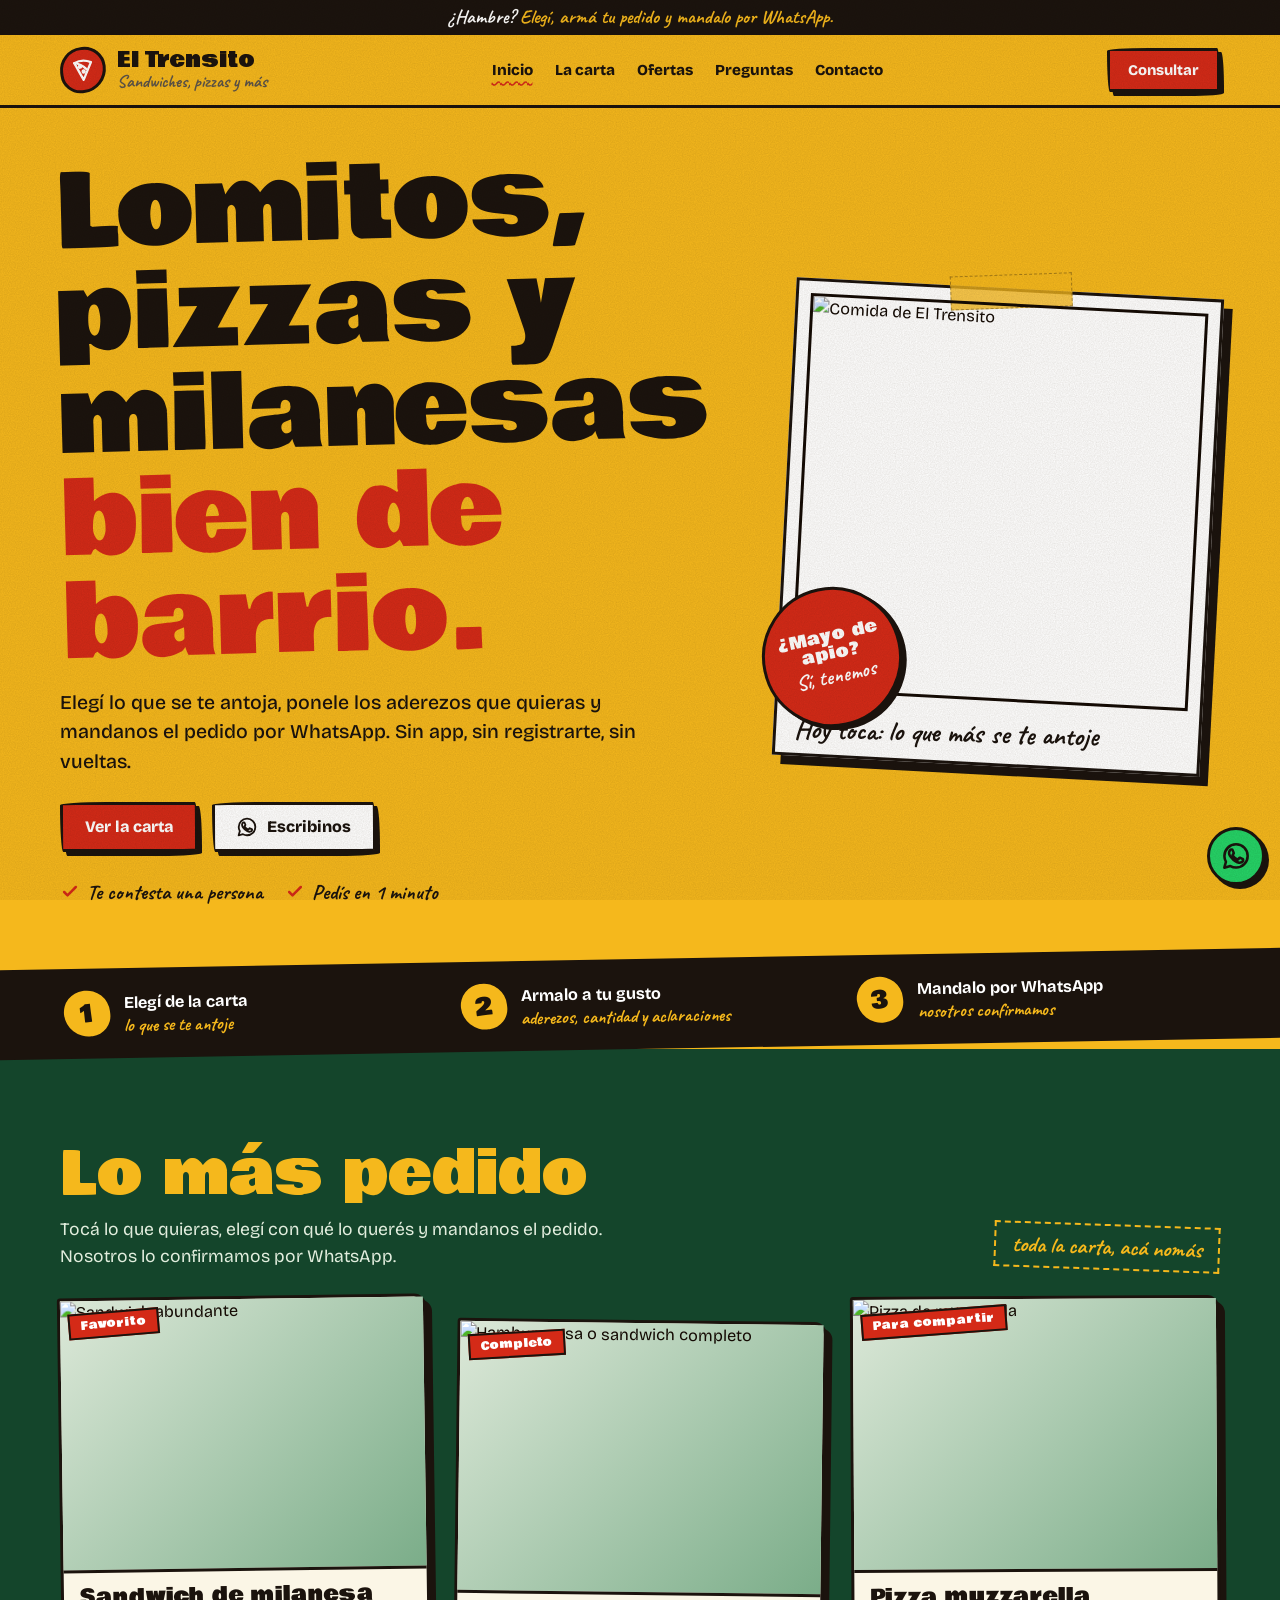
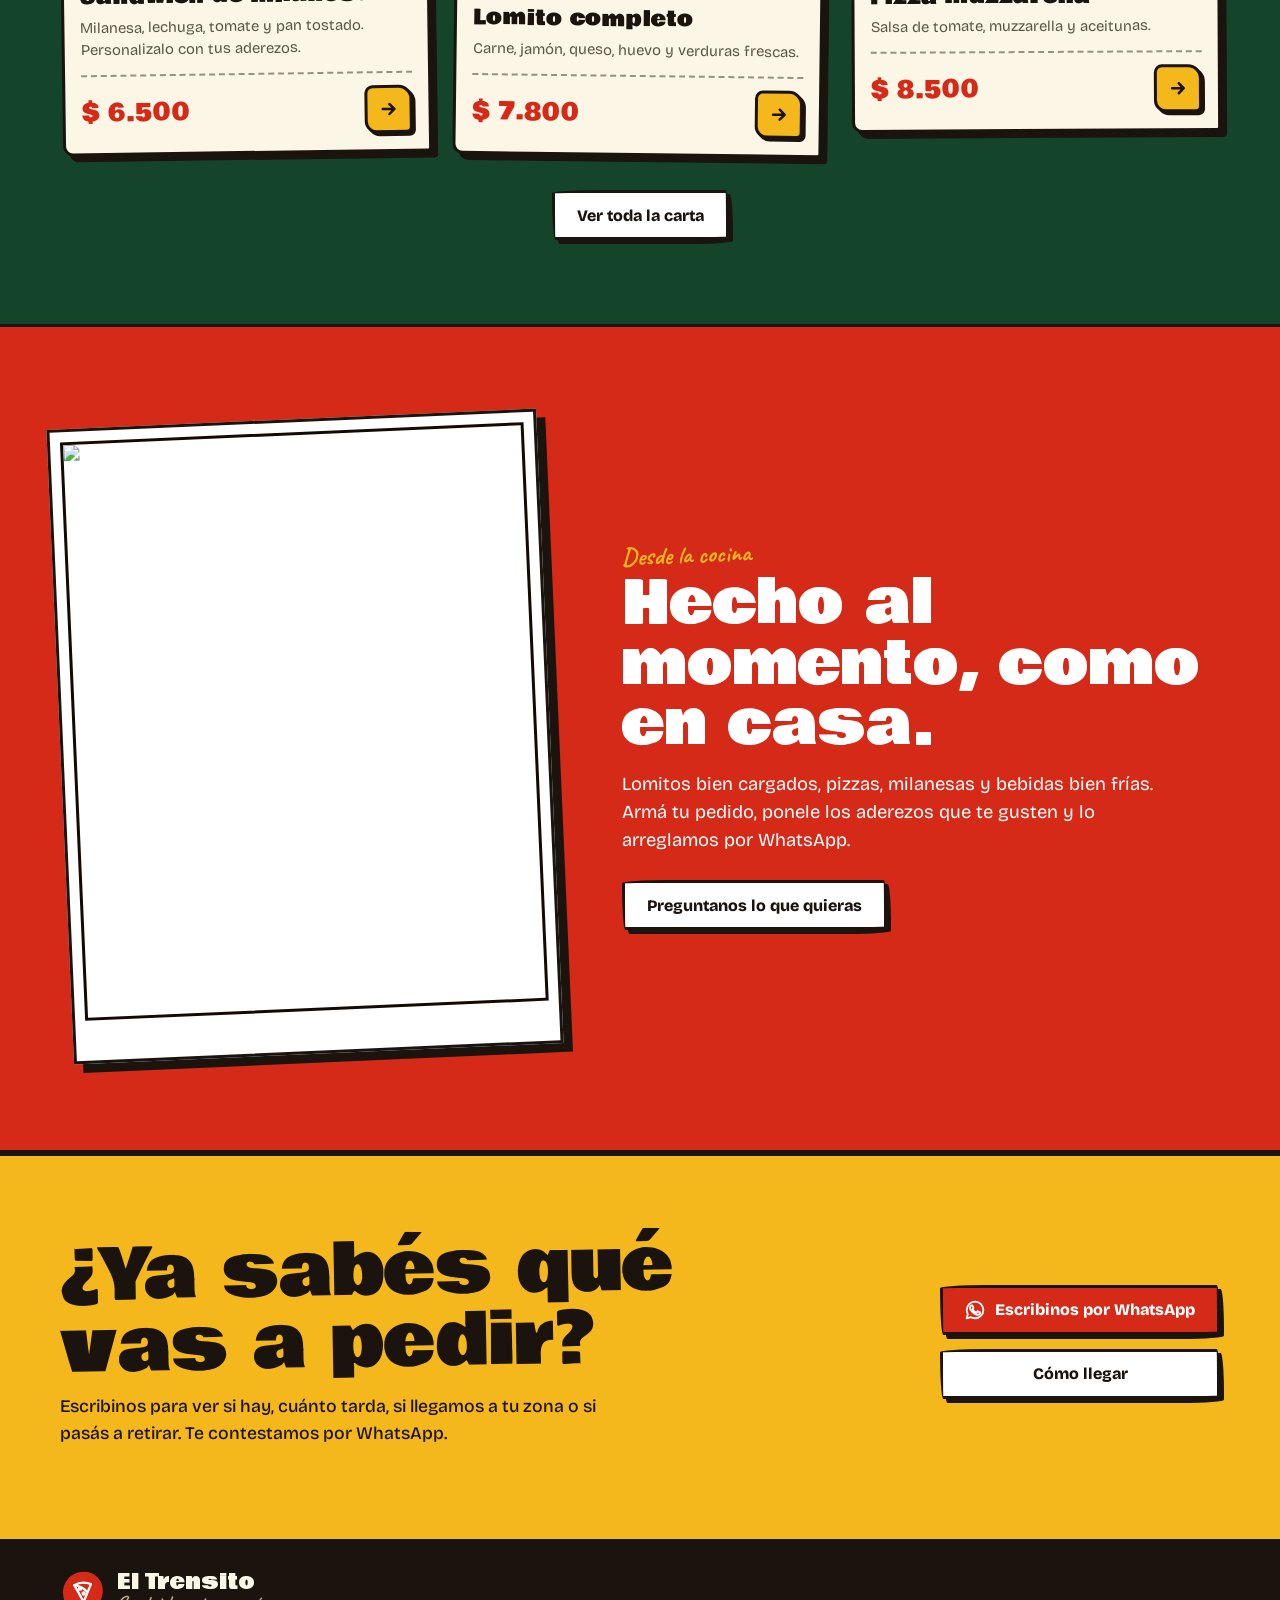
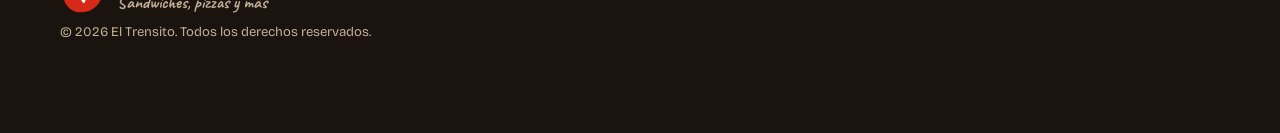
==== commit a97468b1: "Update WhatsApp links and icons in index.html" ====
--- a/index.html
+++ b/index.html
@@ -59,7 +59,7 @@
 <div class="hero-copy">
 <h1>Lomitos, pizzas y milanesas <span class="h1-line">bien de barrio.</span></h1>
 <p class="hero-description">Elegí lo que se te antoja, ponele los aderezos que quieras y mandanos el pedido por WhatsApp. Sin app, sin registrarte, sin vueltas.</p>
-<div class="hero-actions"><a class="btn btn-primary" href="/menu/">Ver la carta</a><a class="btn btn-outline whatsapp-link" href="/contacto/" data-message="Hola, quería consultar por el menú de El Trensito."><svg class="icon" viewBox="0 0 24 24"><path d="M21 11.5a8.4 8.4 0 0 1-12.4 7.4L3 20l1.2-5.2A8.4 8.4 0 1 1 21 11.5Z"/></svg> Escribinos</a></div>
+<div class="hero-actions"><a class="btn btn-primary" href="/menu/">Ver la carta</a><a class="btn btn-outline whatsapp-link" href="/contacto/" data-message="Hola, quería consultar por el menú de El Trensito."><svg class="icon" viewBox="0 0 24 24" fill="currentColor" stroke="none" aria-hidden="true"><path d="M12.031 2c-5.516 0-9.969 4.453-9.969 9.969 0 1.758.459 3.473 1.331 4.986L2 22l5.188-1.361a9.927 9.927 0 0 0 4.843 1.242h.004c5.515 0 9.969-4.453 9.969-9.969 0-2.663-1.037-5.167-2.92-7.05A9.903 9.903 0 0 0 12.031 2zm5.814 14.261c-.244.687-1.422 1.314-1.976 1.397-.511.076-1.158.108-1.869-.118-.431-.137-.984-.32-1.693-.626-2.98-1.286-4.926-4.288-5.075-4.486-.149-.198-1.213-1.613-1.213-3.077 0-1.464.768-2.184 1.04-2.482.273-.298.595-.372.793-.372.198 0 .397.002.57.01.183.009.428-.069.67.511.248.595.842 2.055.916 2.204.074.149.124.322.025.521-.099.198-.149.322-.298.496-.149.174-.313.388-.446.521-.149.149-.304.31-.131.608.174.298.771 1.272 1.656 2.061 1.138 1.015 2.097 1.33 2.395 1.479.298.149.471.124.645-.074.174-.198.744-.868.942-1.166.198-.298.397-.248.67-.149.273.099 1.736.819 2.034.968.298.149.496.223.57.347.075.124.075.719-.169 1.406z"/></svg> Escribinos</a></div>
 <div class="hero-trust"><span class="trust-item"><svg class="icon" viewBox="0 0 24 24"><path d="m5 12 4 4L19 6"/></svg> Te contesta una persona</span><span class="trust-item"><svg class="icon" viewBox="0 0 24 24"><path d="m5 12 4 4L19 6"/></svg> Pedís en 1 minuto</span></div>
 </div>
 <div class="hero-visual"><div class="hero-photo-wrap"><img data-img="heroImage" src="https://images.unsplash.com/photo-1553909489-cd47e0ef937f?auto=format&fit=crop&w=1100&q=85" alt="Comida de El Trensito" fetchpriority="high"><div class="photo-label">Hoy toca: lo que más se te antoje</div></div>
@@ -83,7 +83,7 @@
 </div></div></section>
 <section class="contact-section"><div class="container"><div class="contact-panel">
 <div><h2>¿Ya sabés qué vas a pedir?</h2><p>Escribinos para ver si hay, cuánto tarda, si llegamos a tu zona o si pasás a retirar. Te contestamos por WhatsApp.</p></div>
-<div class="contact-actions"><a class="btn btn-primary whatsapp-link" href="/contacto/" data-message="Hola, quiero hacer un pedido."><svg class="icon" viewBox="0 0 24 24"><path d="M21 11.5a8.4 8.4 0 0 1-12.4 7.4L3 20l1.2-5.2A8.4 8.4 0 1 1 21 11.5Z"/></svg> Escribinos por WhatsApp</a><a class="btn btn-outline" data-maps href="/contacto/">Cómo llegar</a></div>
+<div class="contact-actions"><a class="btn btn-primary whatsapp-link" href="/contacto/" data-message="Hola, quiero hacer un pedido."><svg class="icon" viewBox="0 0 24 24" fill="currentColor" stroke="none" aria-hidden="true"><path d="M12.031 2c-5.516 0-9.969 4.453-9.969 9.969 0 1.758.459 3.473 1.331 4.986L2 22l5.188-1.361a9.927 9.927 0 0 0 4.843 1.242h.004c5.515 0 9.969-4.453 9.969-9.969 0-2.663-1.037-5.167-2.92-7.05A9.903 9.903 0 0 0 12.031 2zm5.814 14.261c-.244.687-1.422 1.314-1.976 1.397-.511.076-1.158.108-1.869-.118-.431-.137-.984-.32-1.693-.626-2.98-1.286-4.926-4.288-5.075-4.486-.149-.198-1.213-1.613-1.213-3.077 0-1.464.768-2.184 1.04-2.482.273-.298.595-.372.793-.372.198 0 .397.002.57.01.183.009.428-.069.67.511.248.595.842 2.055.916 2.204.074.149.124.322.025.521-.099.198-.149.322-.298.496-.149.174-.313.388-.446.521-.149.149-.304.31-.131.608.174.298.771 1.272 1.656 2.061 1.138 1.015 2.097 1.33 2.395 1.479.298.149.471.124.645-.074.174-.198.744-.868.942-1.166.198-.298.397-.248.67-.149.273.099 1.736.819 2.034.968.298.149.496.223.57.347.075.124.075.719-.169 1.406z"/></svg> Escribinos por WhatsApp</a><a class="btn btn-outline" data-maps href="/contacto/">Cómo llegar</a></div>
 </div></div></section>
 </main>
 <footer class="site-footer">
@@ -95,7 +95,7 @@
     <div class="social-links" id="socialLinks" aria-label="Redes sociales"></div>
   </div>
 </footer>
-<a class="whatsapp-float whatsapp-link" href="/contacto/" data-message="Hola, quería consultar por el menú." aria-label="Escribir por WhatsApp" hidden><svg class="icon" viewBox="0 0 24 24"><path d="M21 11.5a8.4 8.4 0 0 1-12.4 7.4L3 20l1.2-5.2A8.4 8.4 0 1 1 21 11.5Z"/><path d="M8.5 9.1c.7 2 2.1 3.4 4.2 4.2l1.2-1.1 2 .9"/></svg></a>
+<a class="whatsapp-float whatsapp-link" href="/contacto/" data-message="Hola, quería consultar por el menú." aria-label="Escribir por WhatsApp" hidden><svg class="icon" viewBox="0 0 24 24" fill="currentColor" stroke="none" aria-hidden="true"><path d="M12.031 2c-5.516 0-9.969 4.453-9.969 9.969 0 1.758.459 3.473 1.331 4.986L2 22l5.188-1.361a9.927 9.927 0 0 0 4.843 1.242h.004c5.515 0 9.969-4.453 9.969-9.969 0-2.663-1.037-5.167-2.92-7.05A9.903 9.903 0 0 0 12.031 2zm5.814 14.261c-.244.687-1.422 1.314-1.976 1.397-.511.076-1.158.108-1.869-.118-.431-.137-.984-.32-1.693-.626-2.98-1.286-4.926-4.288-5.075-4.486-.149-.198-1.213-1.613-1.213-3.077 0-1.464.768-2.184 1.04-2.482.273-.298.595-.372.793-.372.198 0 .397.002.57.01.183.009.428-.069.67.511.248.595.842 2.055.916 2.204.074.149.124.322.025.521-.099.198-.149.322-.298.496-.149.174-.313.388-.446.521-.149.149-.304.31-.131.608.174.298.771 1.272 1.656 2.061 1.138 1.015 2.097 1.33 2.395 1.479.298.149.471.124.645-.074.174-.198.744-.868.942-1.166.198-.298.397-.248.67-.149.273.099 1.736.819 2.034.968.298.149.496.223.57.347.075.124.075.719-.169 1.406z"/></svg></a>
 <div class="toast" id="toast" role="status" aria-live="polite"></div>
   <div class="modal-backdrop" id="productModal" aria-hidden="true">
     <div class="modal-card">
--- a/assets/css/styles.css
+++ b/assets/css/styles.css
@@ -0,0 +1,265 @@
+    :root{--ink:#1b130d;--paper:#fbf6e6;--mustard:#f5b81c;--red:#d42a17;--green:#14452b;--muted:#5d5448;--line:#1b130d;
+      --display:"Bowlby One","Arial Black",Impact,sans-serif;--body:"Bricolage Grotesque","Trebuchet MS",Verdana,sans-serif;--hand:"Caveat","Segoe Print","Comic Sans MS",cursive;
+      --blob:255px 18px 225px 18px/18px 225px 18px 255px;--max-width:1160px}
+    *{box-sizing:border-box}
+    [hidden]{display:none!important}
+    html{scroll-behavior:smooth;scroll-padding-top:90px;-webkit-text-size-adjust:100%;overflow-x:clip}
+    body{margin:0;font-family:var(--body);font-size:1.02rem;color:var(--ink);background:var(--mustard);line-height:1.5;overflow-x:clip}
+    body::after{content:"";position:fixed;inset:0;z-index:999;pointer-events:none;opacity:.2;mix-blend-mode:multiply;
+      background:url("data:image/svg+xml,%3Csvg xmlns='http://www.w3.org/2000/svg' width='160' height='160'%3E%3Cfilter id='n'%3E%3CfeTurbulence type='fractalNoise' baseFrequency='.85' numOctaves='2' stitchTiles='stitch'/%3E%3CfeColorMatrix values='0 0 0 0 .1 0 0 0 0 .07 0 0 0 0 .04 0 0 0 .8 0'/%3E%3C/filter%3E%3Crect width='100%25' height='100%25' filter='url(%23n)'/%3E%3C/svg%3E")}
+    body.menu-open,body.modal-open{overflow:hidden}
+    img{display:block;width:100%}
+    a{color:inherit}
+    button,a,.filter-chip,.qty-btn,.sauce-option{-webkit-tap-highlight-color:transparent;touch-action:manipulation}
+    button{font:inherit}
+    :focus-visible{outline:3px dashed var(--red);outline-offset:3px}
+    .container{width:min(var(--max-width),calc(100% - 40px));margin-inline:auto}
+    .skip-link{position:absolute;left:12px;top:-60px;z-index:2000;background:#fff;padding:12px 16px;border:3px solid var(--ink)}
+    .skip-link:focus{top:12px}
+    .eyebrow{display:inline-block;font:700 1.55rem/1 var(--hand);color:var(--red);transform:rotate(-2deg);margin-bottom:6px}
+    h1,h2,h3,p{margin-top:0}
+    h1,h2,h3{font-family:var(--display);font-weight:400;line-height:1.02}
+    h2{font-size:clamp(2rem,5.6vw,3.7rem);margin-bottom:14px}
+    .section-intro{max-width:34em;font-size:1.1rem;margin-bottom:28px}
+    .icon{width:20px;height:20px;flex:0 0 auto;fill:none;stroke:currentColor;stroke-width:2.2;stroke-linecap:round;stroke-linejoin:round}
+    .btn{min-height:50px;display:inline-flex;align-items:center;justify-content:center;gap:10px;padding:12px 22px;border:3px solid var(--ink);border-radius:var(--blob);background:#fff;color:var(--ink);font:800 1rem var(--body);text-decoration:none;cursor:pointer;box-shadow:4px 4px 0 var(--ink);transition:transform .1s,box-shadow .1s}
+    .btn:active{transform:translate(4px,4px);box-shadow:0 0 0 var(--ink)}
+    .btn-primary{background:var(--red);color:#fff}
+    .btn-outline{background:#fff}
+
+    .top-note{background:var(--ink);color:var(--mustard);font:700 1.2rem/1.2 var(--hand);text-align:center;padding:6px 16px}
+    .top-note strong{color:#fff}
+    .site-header{position:sticky;top:0;z-index:100;background:var(--mustard);border-bottom:3px solid var(--ink)}
+    .header-inner{min-height:70px;display:flex;align-items:center;justify-content:space-between;gap:22px}
+    .brand-lockup{display:inline-flex;align-items:center;gap:11px;text-decoration:none;min-width:0}
+    .brand-mark{width:46px;height:46px;display:grid;place-items:center;color:#fff;background:var(--red);border:3px solid var(--ink);border-radius:52% 48% 55% 45%;transform:rotate(-7deg)}
+    .brand-mark .icon{width:25px;height:25px}
+    .brand-name{display:block;font:400 1.3rem/1 var(--display)}
+    .brand-caption{display:block;margin-top:2px;font:700 1.1rem/1 var(--hand);color:var(--muted)}
+    .desktop-nav{display:flex;align-items:center;gap:22px}
+    .desktop-nav a{text-decoration:none;font-weight:800;font-size:.95rem}
+    .desktop-nav a:hover{text-decoration:underline wavy var(--red);text-underline-offset:6px}
+    .header-cta{min-height:44px;padding:8px 18px;font-size:.92rem}
+    .menu-toggle{display:none;width:46px;height:46px;place-items:center;border:3px solid var(--ink);background:#fff;border-radius:8px 14px 6px 12px;color:var(--ink);cursor:pointer;box-shadow:3px 3px 0 var(--ink)}
+    .mobile-nav{display:none}
+
+    .hero{padding:46px 0 84px}
+    .hero-grid{display:grid;grid-template-columns:1.2fr .8fr;gap:clamp(26px,4vw,60px);align-items:center}
+    .hero h1{font-size:clamp(2.6rem,8vw,6.3rem);margin:0 0 20px;transform:rotate(-1.5deg);text-wrap:balance}
+    .h1-line{color:var(--red)}
+    .hero-description{font-size:clamp(1.05rem,1.6vw,1.22rem);font-weight:500;max-width:30em;margin-bottom:26px}
+    .hero-actions{display:flex;flex-wrap:wrap;gap:14px}
+    .hero-trust{display:flex;flex-wrap:wrap;gap:6px 22px;margin-top:28px;font:700 1.3rem/1.2 var(--hand)}
+    .trust-item{display:inline-flex;align-items:center;gap:7px}
+    .trust-item .icon{color:var(--red);width:20px;height:20px;stroke-width:3}
+    .hero-visual{position:relative;min-width:0;padding:16px 8px 22px 8px}
+    .hero-photo-wrap{position:relative;background:#fff;padding:12px 12px 62px;border:3px solid var(--ink);transform:rotate(3deg);box-shadow:9px 9px 0 var(--ink)}
+    .hero-photo-wrap::before{content:"";position:absolute;top:-17px;left:50%;width:120px;height:32px;margin-left:-60px;background:rgba(245,184,28,.8);border:1px dashed rgba(27,19,13,.35);transform:rotate(-5deg)}
+    .hero-photo-wrap img{aspect-ratio:1/1;object-fit:cover;border:3px solid var(--ink);filter:contrast(1.08) saturate(1.12)}
+    .photo-label{position:absolute;left:18px;right:18px;bottom:14px;font:700 1.7rem/1 var(--hand);transform:rotate(-1.5deg)}
+    .floating-note{position:absolute;left:-14px;bottom:60px;z-index:2;width:140px;aspect-ratio:1;display:grid;align-content:center;text-align:center;padding:12px;background:var(--red);color:#fff;border:3px solid var(--ink);border-radius:50%;transform:rotate(-12deg);box-shadow:4px 4px 0 var(--ink)}
+    .floating-note strong{font:400 1.05rem/1.05 var(--display)}
+    .floating-note span{font:700 1.3rem/1 var(--hand);margin-top:4px}
+
+    .benefits{background:var(--ink);color:#fff;transform:rotate(-1deg);margin:-30px -12px 0;position:relative;z-index:2;padding:6px 0}
+    .benefits-grid{display:grid;grid-template-columns:repeat(3,1fr);gap:8px 30px}
+    .benefit{display:flex;align-items:center;gap:14px;padding:16px 4px}
+    .benefit-icon{width:46px;height:46px;flex:0 0 auto;display:grid;place-items:center;background:var(--mustard);color:var(--ink);font:400 1.5rem/1 var(--display);border-radius:48% 52% 45% 55%;transform:rotate(-6deg)}
+    .benefit strong{display:block;font-size:1.02rem}
+    .benefit small{display:block;font:700 1.15rem/1.1 var(--hand);color:var(--mustard)}
+
+    .products-section{background:var(--green);color:#fff;padding:96px 0 84px;border-bottom:3px solid var(--ink)}
+    .section-heading{display:flex;align-items:flex-end;justify-content:space-between;gap:24px;margin-bottom:26px}
+    .section-heading h2{color:var(--mustard);margin:0}
+    .section-heading .section-intro{margin:12px 0 0;color:#e1eddd}
+    .menu-chip{font:700 1.4rem/1 var(--hand);color:var(--mustard);border:2px dashed var(--mustard);padding:10px 16px;transform:rotate(2deg);white-space:nowrap}
+    .category-filters{display:flex;flex-wrap:wrap;gap:12px;margin:0 0 34px}
+    .filter-chip{border:3px solid var(--ink);background:var(--paper);color:var(--ink);border-radius:var(--blob);padding:8px 18px;font:800 .95rem var(--body);cursor:pointer;box-shadow:3px 3px 0 var(--ink)}
+    .filter-chip:nth-child(odd){transform:rotate(-1.2deg)}
+    .filter-chip:nth-child(even){transform:rotate(1deg)}
+    .filter-chip:hover{background:var(--mustard)}
+    .filter-chip.active{background:var(--red);color:#fff}
+    .product-grid{display:grid;grid-template-columns:repeat(3,minmax(0,1fr));gap:34px 26px;align-items:start}
+    .product-card{min-width:0;background:var(--paper);color:var(--ink);border:3px solid var(--ink);border-radius:3px 12px 4px 10px;box-shadow:6px 6px 0 var(--ink);cursor:pointer}
+    .product-card:nth-child(3n+1){transform:rotate(-.8deg)}
+    .product-card:nth-child(3n+2){transform:rotate(.7deg);margin-top:24px}
+    .product-card:nth-child(3n){transform:rotate(-.3deg)}
+    .product-card:active{box-shadow:2px 2px 0 var(--ink)}
+    .product-image{position:relative;aspect-ratio:4/3;background:#e8c46a;border-bottom:3px solid var(--ink);overflow:hidden}
+    .product-image img{height:100%;object-fit:cover;filter:contrast(1.08) saturate(1.12)}
+    .product-tag{position:absolute;left:8px;top:10px;padding:4px 10px;background:var(--red);color:#fff;border:2px solid var(--ink);font:400 .72rem/1.2 var(--display);transform:rotate(-4deg)}
+    .product-body{padding:14px 16px 16px}
+    .product-body h3{font-size:1.3rem;margin-bottom:8px}
+    .product-description{font-size:.93rem;color:var(--muted);margin-bottom:14px}
+    .product-bottom{display:flex;align-items:center;justify-content:space-between;gap:8px;border-top:2px dashed rgba(27,19,13,.45);padding-top:12px}
+    .price{font:400 1.5rem/1 var(--display);color:var(--red)}
+    .price-note{display:block;margin-top:3px;font:700 1.05rem/1 var(--hand);color:var(--muted)}
+    .order-btn{width:48px;height:48px;flex:0 0 auto;display:grid;place-items:center;background:var(--mustard);color:var(--ink);border:3px solid var(--ink);border-radius:8px 14px 6px 12px;cursor:pointer;box-shadow:3px 3px 0 var(--ink)}
+    .order-btn:active{transform:translate(3px,3px);box-shadow:none}
+    .order-btn .icon{stroke-width:3}
+    .products-footnote{margin:34px 0 0;font:700 1.25rem/1.2 var(--hand);color:#cfe1cc}
+
+    .modal-backdrop{position:fixed;inset:0;z-index:200;background:rgba(27,19,13,.78);display:flex;align-items:center;justify-content:center;padding:max(16px,env(safe-area-inset-top)) 16px max(16px,env(safe-area-inset-bottom));opacity:0;visibility:hidden;transition:opacity .2s,visibility .2s}
+    .modal-backdrop.open{opacity:1;visibility:visible}
+    .modal-card{position:relative;display:flex;flex-direction:column;width:100%;max-width:480px;max-height:calc(100vh - 32px);max-height:calc(100dvh - 32px);background:var(--paper);border:3px solid var(--ink);border-radius:3px;box-shadow:8px 8px 0 var(--mustard);transform:translateY(16px) rotate(-.6deg);transition:transform .2s}
+    .modal-backdrop.open .modal-card{transform:none}
+    .modal-scroll{flex:1 1 auto;min-height:0;overflow-y:auto;-webkit-overflow-scrolling:touch;overscroll-behavior:contain}
+    .modal-close{position:absolute;top:12px;right:12px;z-index:10;width:42px;height:42px;display:grid;place-items:center;background:var(--red);color:#fff;border:3px solid var(--ink);border-radius:50%;cursor:pointer}
+    .modal-img{height:200px;object-fit:cover;border-bottom:3px solid var(--ink);filter:contrast(1.08) saturate(1.12)}
+    .modal-content{padding:18px 22px 16px}
+    .ticket-head{margin:0 0 2px;font:700 1.5rem/1 var(--hand);color:var(--red)}
+    .modal-title{font-size:1.7rem;margin-bottom:8px}
+    .modal-desc{color:var(--muted);font-size:.95rem;margin-bottom:18px}
+    .customize-section{margin:0 0 16px;padding:14px;border:2px dashed var(--ink);background:#fff}
+    .customize-section[hidden]{display:none}
+    .customize-heading{display:flex;align-items:baseline;justify-content:space-between;gap:8px;margin-bottom:12px}
+    .customize-heading h4{margin:0;font:400 1.1rem/1.1 var(--display)}
+    .customize-heading span{font:700 1.15rem/1 var(--hand);color:var(--muted)}
+    .sauce-options{display:grid;grid-template-columns:1fr 1fr;gap:9px}
+    .sauce-option{display:flex;align-items:center;gap:8px;min-height:46px;padding:8px 10px;border:2px solid var(--ink);border-radius:3px 8px 3px 8px;font-size:.88rem;font-weight:700;background:var(--paper);cursor:pointer}
+    .sauce-option:has(input:checked){background:var(--mustard)}
+    .sauce-option input{width:18px;height:18px;accent-color:var(--red);flex:0 0 auto}
+    .sauce-option span{flex:1}
+    .sauce-option small{color:var(--muted);font-size:.72rem;font-weight:600;white-space:nowrap}
+    .notes-label{display:block;font-weight:800;margin:0 0 7px}
+    .order-notes{width:100%;resize:vertical;border:2px solid var(--ink);border-radius:3px;padding:11px 12px;font:500 16px var(--body);margin-bottom:16px;background:#fff;color:var(--ink)}
+    .order-notes:focus{outline:3px dashed var(--red);outline-offset:2px}
+    .modal-qty-container{display:flex;align-items:center;justify-content:space-between;margin-bottom:14px;font-weight:800}
+    .qty-controls{display:flex;align-items:center;gap:14px}
+    .qty-btn{width:46px;height:46px;display:grid;place-items:center;background:var(--mustard);border:3px solid var(--ink);border-radius:8px 14px 6px 12px;font:400 1.3rem var(--display);cursor:pointer;box-shadow:3px 3px 0 var(--ink)}
+    .qty-btn:active{transform:translate(3px,3px);box-shadow:none}
+    .qty-val{font:400 1.5rem var(--display);min-width:26px;text-align:center}
+    .delivery-info{display:flex;justify-content:space-between;align-items:center;border-top:2px dashed var(--ink);padding-top:12px;margin-bottom:8px;font-size:.92rem}
+    .modal-footer{display:flex;align-items:center;justify-content:space-between;gap:12px}
+    .modal-footer-sticky{flex:0 0 auto;padding:14px 22px calc(14px + env(safe-area-inset-bottom));background:var(--mustard);border-top:3px solid var(--ink)}
+    .modal-total{font:400 1.7rem/1 var(--display);color:var(--ink)}
+    .modal-total small{display:block;margin-top:3px;font:700 1.1rem/1 var(--hand)}
+    .location-box{background:#fff;padding:16px;border:2px dashed var(--ink);margin-bottom:20px}
+    .location-box strong{display:block;font:400 1.2rem var(--display);margin-bottom:4px}
+    .location-box p{margin:0;color:var(--muted)}
+
+    .story-section{background:var(--red);color:#fff;padding:92px 0 96px;border-bottom:3px solid var(--ink)}
+    .story-card{display:grid;grid-template-columns:.9fr 1.1fr;gap:clamp(28px,6vw,72px);align-items:center}
+    .story-image{background:#fff;padding:10px 10px 40px;border:3px solid var(--ink);box-shadow:9px 9px 0 var(--ink);transform:rotate(-2.5deg)}
+    .story-image img{aspect-ratio:4/5;object-fit:cover;border:3px solid var(--ink);filter:contrast(1.08) saturate(1.12)}
+    .story-copy .eyebrow{color:var(--mustard)}
+    .story-copy h2{margin-bottom:16px}
+    .story-copy p{font-size:1.15rem;max-width:30em;margin-bottom:26px}
+
+    .faq-section{background:var(--paper);padding:84px 0 90px}
+    .faq-list{max-width:780px;margin-top:24px}
+    .faq-item{padding:20px 0;border-bottom:3px dashed var(--ink)}
+    .faq-item:nth-child(2){margin-left:clamp(0px,7vw,90px)}
+    .faq-item h3{font-size:1.3rem;margin-bottom:8px}
+    .faq-item p{margin:0;max-width:34em}
+
+    .contact-section{padding:80px 0 92px;border-top:3px solid var(--ink)}
+    .contact-panel{display:flex;justify-content:space-between;align-items:center;gap:30px}
+    .contact-panel h2{font-size:clamp(2.2rem,6vw,4.4rem);transform:rotate(-1deg);max-width:9em}
+    .contact-panel p{max-width:32em;margin:0;font-size:1.1rem;font-weight:500}
+    .contact-actions{display:flex;flex-direction:column;gap:14px;flex:0 0 auto}
+    .site-footer{background:var(--ink);color:var(--paper);padding:30px 0 calc(90px + env(safe-area-inset-bottom))}
+    .site-footer .brand-caption{color:#bfae98}
+    .footer-inner{display:flex;align-items:center;justify-content:space-between;gap:22px}
+    .footer-copy{color:#bfae98;font-size:.82rem;margin:8px 0 0}
+    .social-links{display:flex;gap:10px;flex-wrap:wrap}
+    .social-links a{display:inline-flex;align-items:center;gap:8px;text-decoration:none;border:2px dashed #bfae98;padding:8px 14px;font-weight:700;font-size:.85rem}
+    .social-links a:hover{border-color:var(--mustard);color:var(--mustard)}
+    .whatsapp-float{position:fixed;z-index:90;right:max(15px,env(safe-area-inset-right));bottom:max(15px,env(safe-area-inset-bottom));width:58px;height:58px;display:grid;place-items:center;border-radius:50%;background:#25d366;color:var(--ink);border:3px solid var(--ink);box-shadow:4px 4px 0 var(--ink);text-decoration:none}
+    .whatsapp-float:active{transform:translate(4px,4px);box-shadow:none}
+    .whatsapp-float .icon{width:28px;height:28px}
+    .toast{position:fixed;z-index:300;left:50%;bottom:92px;transform:translate(-50%,12px);opacity:0;pointer-events:none;background:var(--ink);color:var(--mustard);border:2px solid var(--mustard);padding:12px 16px;font-weight:700;font-size:.9rem;width:max-content;max-width:calc(100% - 32px);transition:.2s}
+    .toast.show{opacity:1;transform:translate(-50%,0)}
+
+    @media (max-width:980px){
+      .desktop-nav{gap:14px}
+      .product-grid{grid-template-columns:repeat(2,minmax(0,1fr))}
+      .product-card:nth-child(3n+2){margin-top:0}
+      .product-card:nth-child(even){margin-top:22px}
+    }
+    @media (max-width:720px){
+      .container{width:min(100% - 32px,var(--max-width))}
+      .desktop-nav,.header-cta{display:none}
+      .menu-toggle{display:grid}
+      .mobile-nav{display:block;position:fixed;top:0;right:0;bottom:0;z-index:130;width:min(310px,86vw);padding:22px;background:var(--mustard);border-left:3px solid var(--ink);transform:translateX(105%);transition:transform .25s;visibility:hidden}
+      .mobile-nav.open{transform:none;visibility:visible}
+      .mobile-nav-top{display:flex;justify-content:space-between;align-items:center;padding-bottom:20px;border-bottom:3px dashed var(--ink)}
+      .mobile-nav-close{width:42px;height:42px;border:3px solid var(--ink);border-radius:50%;background:#fff;cursor:pointer}
+      .mobile-nav-links{display:grid;gap:4px;padding:20px 0}
+      .mobile-nav-links a{padding:13px 10px;font:400 1.2rem var(--display);text-decoration:none}
+      .mobile-nav-links a:hover{background:var(--ink);color:var(--mustard)}
+      .mobile-nav .btn{width:100%}
+      .nav-backdrop{position:fixed;inset:0;z-index:120;background:rgba(27,19,13,.6);opacity:0;visibility:hidden;transition:.2s}
+      .nav-backdrop.open{opacity:1;visibility:visible}
+      .hero{padding:30px 0 70px}
+      .hero-grid{grid-template-columns:1fr;gap:34px}
+      .hero-visual{width:88%;margin-inline:auto}
+      .floating-note{left:-18px;bottom:46px;width:118px}
+      .hero-actions .btn{flex:1 1 140px}
+      .benefits{margin-top:-34px}
+      .benefits-grid{grid-template-columns:1fr;gap:0}
+      .benefit+.benefit{border-top:2px dashed #5b4d40}
+      .products-section{padding:76px 0 64px}
+      .section-heading{display:block}
+      .menu-chip{display:inline-block;margin-top:16px}
+      .product-grid{grid-template-columns:1fr;gap:22px}
+      .product-card,.product-card:nth-child(n){margin-top:0;display:grid;grid-template-columns:38% 1fr;box-shadow:4px 4px 0 var(--ink)}
+      .product-image{aspect-ratio:auto;min-height:100%;border-bottom:0;border-right:3px solid var(--ink)}
+      .product-image img{position:absolute;inset:0}
+      .product-body{padding:12px 13px 13px;min-width:0}
+      .product-body h3{font-size:1.1rem}
+      .product-description{font-size:.85rem;margin-bottom:10px}
+      .price{font-size:1.25rem}
+      .order-btn{width:44px;height:44px}
+      .modal-backdrop{align-items:flex-end;padding:0}
+      .modal-card{max-width:none;border-radius:14px 14px 0 0;border-bottom:0;max-height:92vh;max-height:92dvh;transform:translateY(40px)}
+      .modal-img{height:160px}
+      .modal-content{padding:16px 18px 12px}
+      .modal-footer-sticky{padding:12px 18px calc(12px + env(safe-area-inset-bottom))}
+      .modal-footer-sticky .btn{flex:1}
+      .sauce-options{grid-template-columns:1fr}
+      .customize-heading{flex-direction:column;align-items:flex-start;gap:2px}
+      .story-section{padding:70px 0 76px}
+      .story-card{grid-template-columns:1fr}
+      .story-image{width:86%;margin-inline:auto}
+      .faq-section{padding:64px 0 70px}
+      .contact-section{padding:64px 0 72px}
+      .contact-panel{display:block}
+      .contact-actions{margin-top:24px}
+      .footer-inner{display:block}
+      .social-links{margin-top:18px}
+      .whatsapp-float{width:54px;height:54px}
+    }
+    @media (max-width:370px){
+      .container{width:calc(100% - 24px)}
+      .product-card,.product-card:nth-child(n){grid-template-columns:1fr}
+      .product-image{aspect-ratio:16/10;min-height:0;border-right:0;border-bottom:3px solid var(--ink)}
+      .product-image img{position:static}
+    }
+    @media (prefers-reduced-motion:reduce){*,*::before,*::after{scroll-behavior:auto!important;transition-duration:.01ms!important;animation-duration:.01ms!important}}
+/* ---- multipágina ---- */
+.desktop-nav a[aria-current="page"]{text-decoration:underline wavy var(--red);text-underline-offset:6px}
+.mobile-nav-links a[aria-current="page"]{background:var(--ink);color:var(--mustard)}
+.products-section.inner{padding-top:56px}
+.section-heading h1{font-size:clamp(2rem,5.6vw,3.7rem);color:var(--mustard);margin:0}
+.more-link{margin:34px 0 0;text-align:center}
+.page-section{padding:56px 0 90px;border-bottom:3px solid var(--ink)}
+.page-section h1{font-size:clamp(2.4rem,7vw,5rem);margin:0 0 14px;transform:rotate(-1deg)}
+.faq-section.page-section{background:var(--paper)}
+.faq-list+p{margin-top:34px}
+.offers-grid{display:grid;grid-template-columns:repeat(auto-fill,minmax(270px,1fr));gap:28px}
+.offer-card{background:#fff;border:3px solid var(--ink);box-shadow:6px 6px 0 var(--ink);padding:20px;display:flex;flex-direction:column;gap:10px}
+.offer-card:nth-child(odd){transform:rotate(-.7deg)}
+.offer-card:nth-child(even){transform:rotate(.6deg)}
+.offer-card h3{font-size:1.4rem;margin:0}
+.offer-card p{margin:0;color:var(--muted)}
+.offer-price{font:400 2rem/1 var(--display);color:var(--red)}
+.offer-card span{font:700 1.2rem/1 var(--hand)}
+.offer-card .btn{margin-top:auto}
+.info-grid{display:grid;grid-template-columns:repeat(auto-fit,minmax(260px,1fr));gap:24px;margin:28px 0}
+.info-card{background:#fff;border:3px solid var(--ink);box-shadow:6px 6px 0 var(--ink);padding:20px}
+.info-card h2{font-size:1.4rem;margin-bottom:10px}
+.info-card p{margin:0 0 8px}
+.hours-list{list-style:none;margin:0;padding:0}
+.hours-list li{display:flex;justify-content:space-between;gap:12px;padding:8px 0;border-bottom:2px dashed rgba(27,19,13,.4)}
+.empty-note{font:700 1.4rem/1.2 var(--hand)}
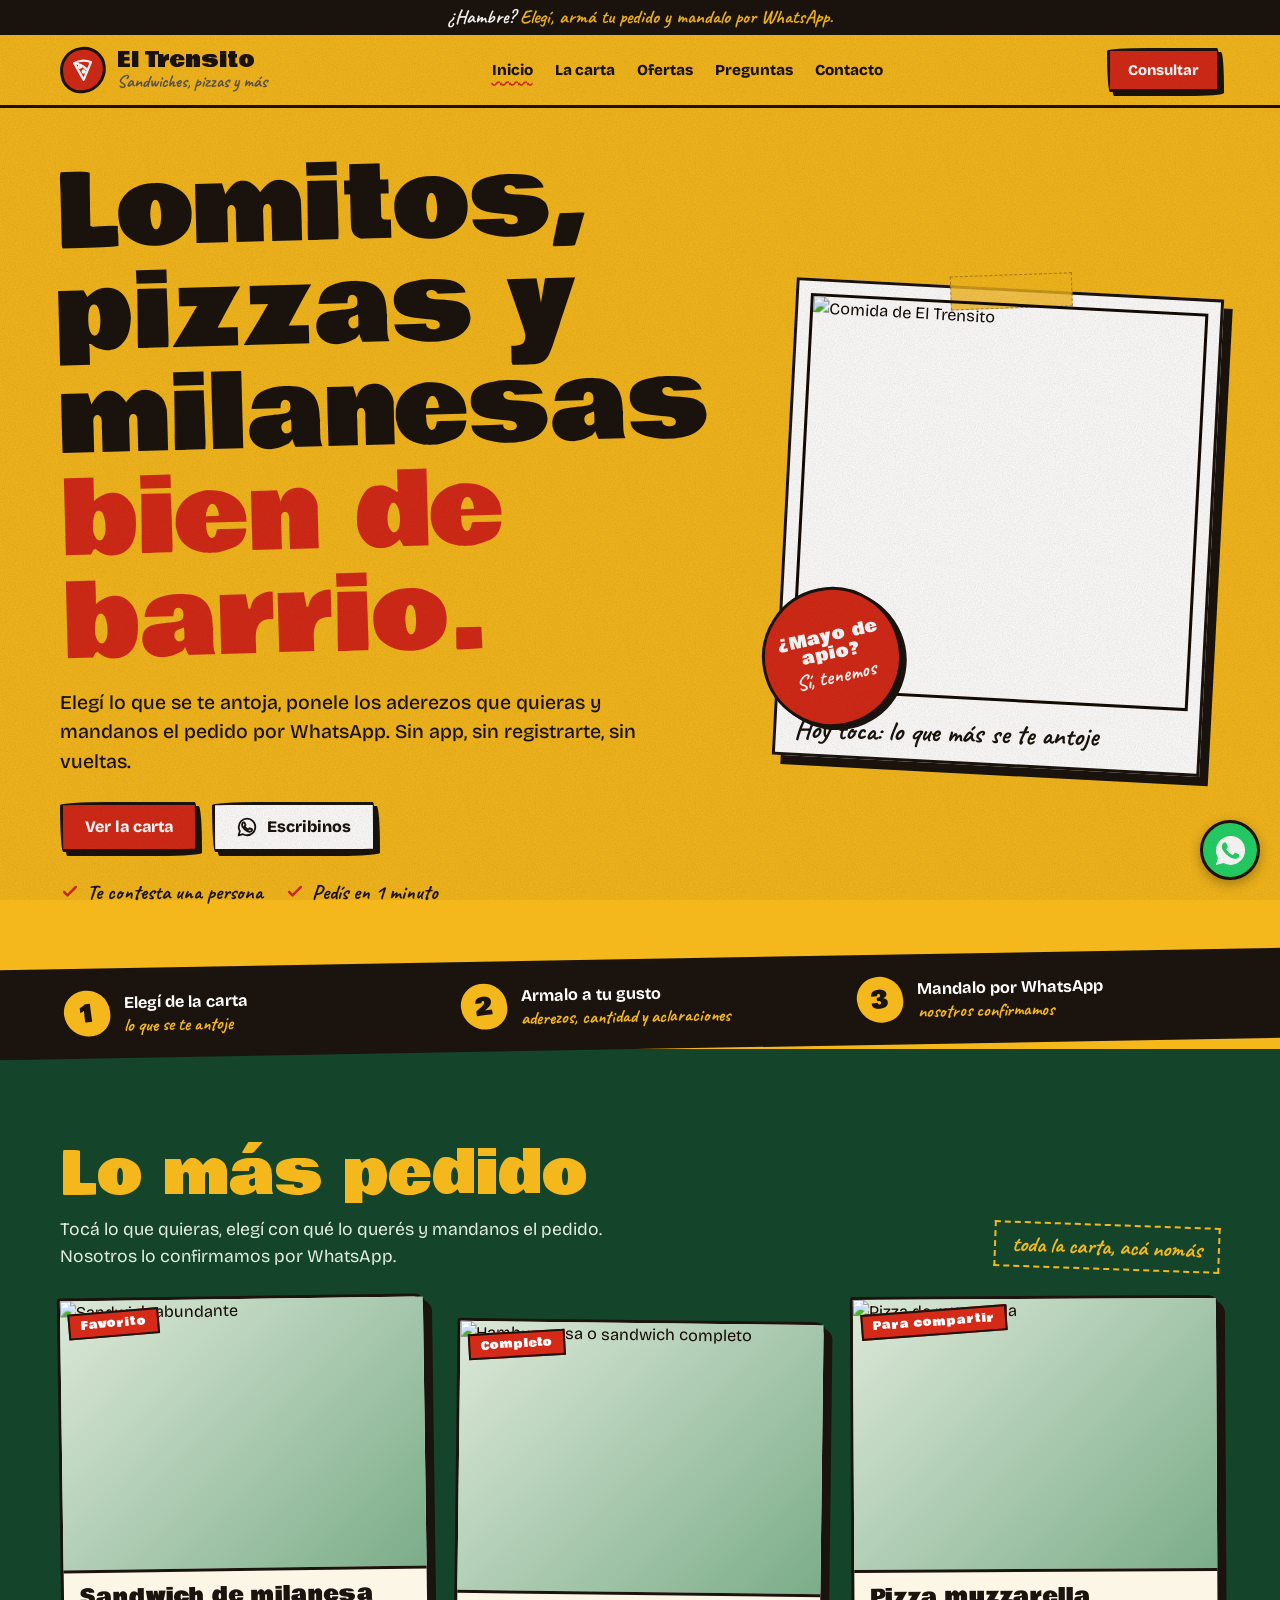
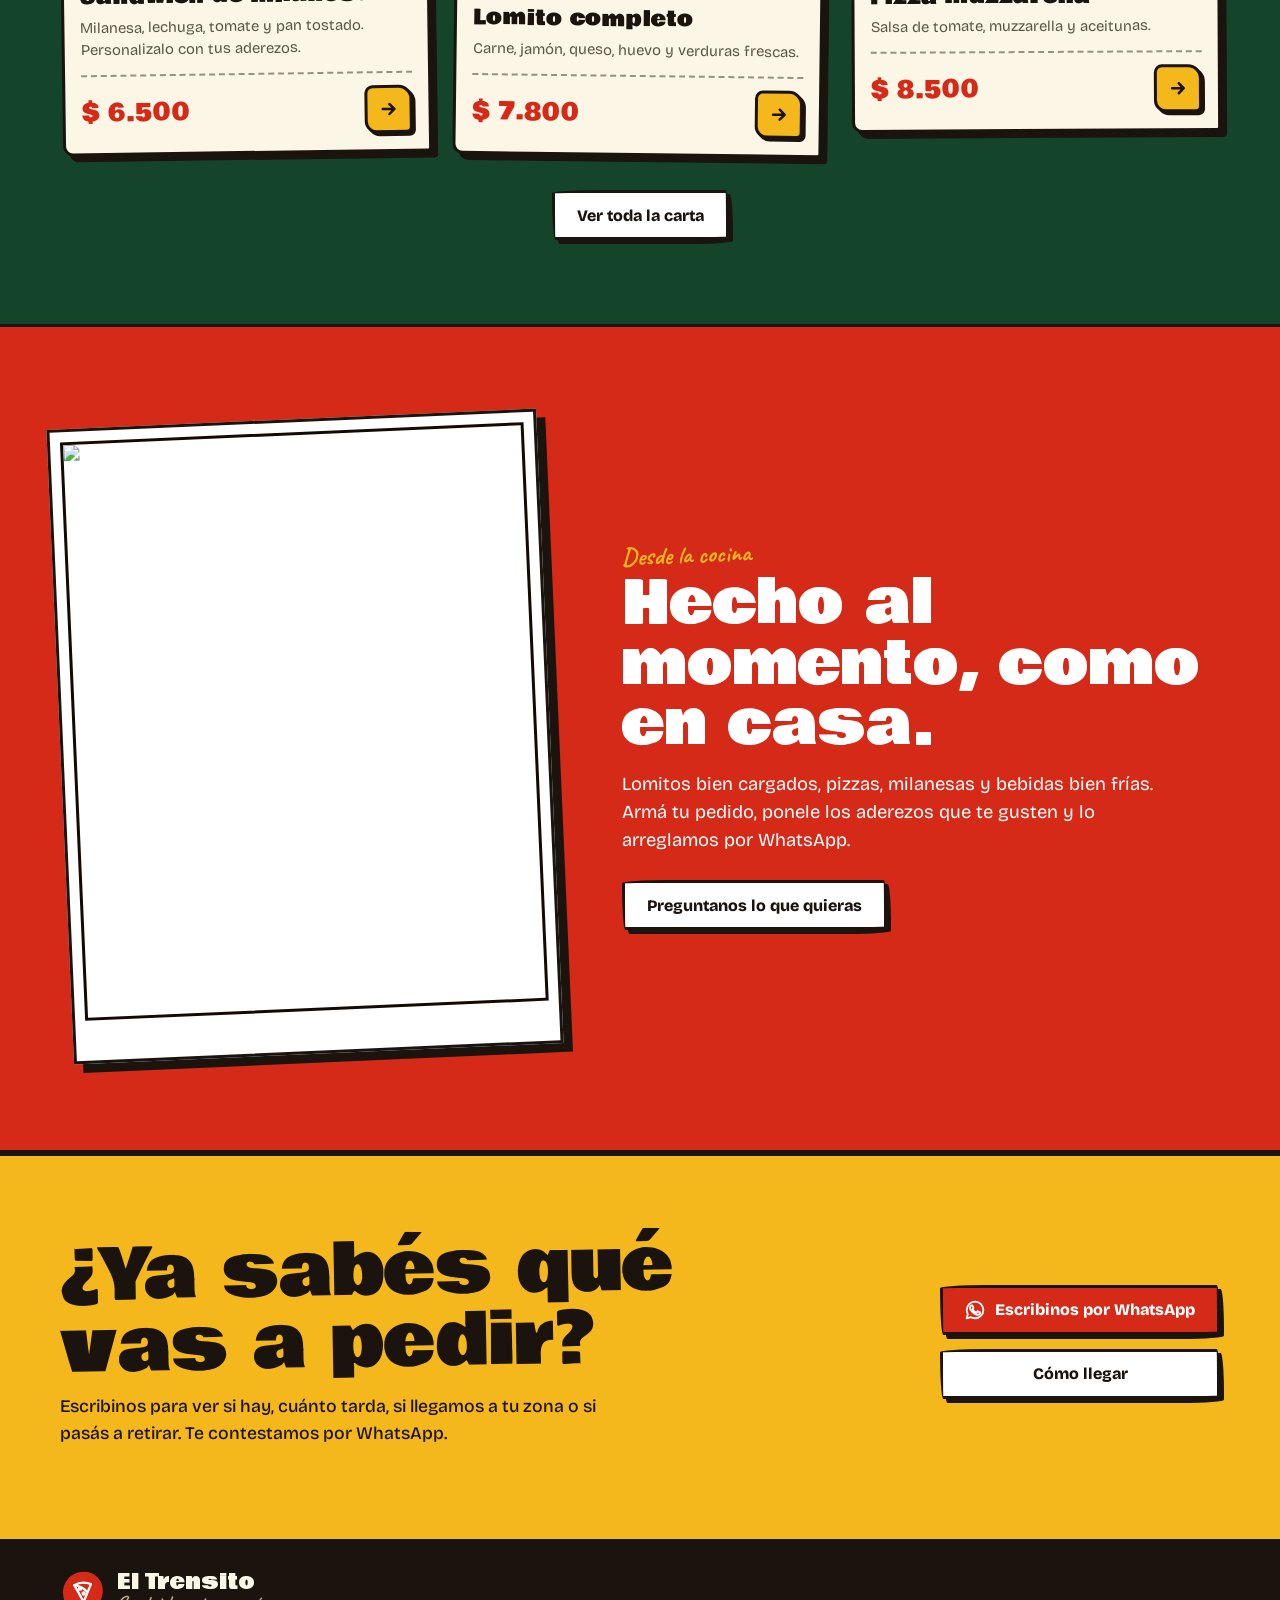
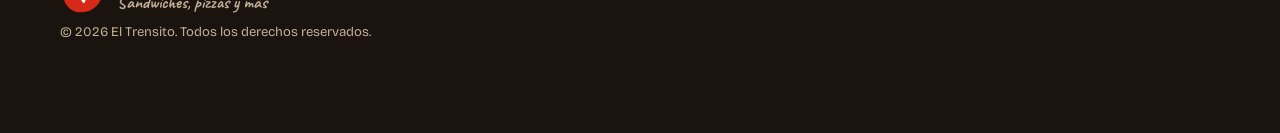
==== commit a6061cc0: "Update index.html" ====
--- a/index.html
+++ b/index.html
@@ -18,6 +18,81 @@
 <link rel="preconnect" href="https://fonts.gstatic.com" crossorigin>
 <link href="https://fonts.googleapis.com/css2?family=Bowlby+One&family=Bricolage+Grotesque:opsz,wght@12..96,400..800&family=Caveat:wght@600;700&display=swap" rel="stylesheet">
 <link rel="stylesheet" href="/assets/css/styles.css">
+<style>
+/* Estilos y animaciones para el botón flotante y el globo de chat */
+.whatsapp-float {
+  position: fixed;
+  bottom: 20px;
+  right: 20px;
+  background-color: #25d366;
+  color: #fff;
+  border-radius: 50%;
+  width: 60px;
+  height: 60px;
+  display: flex;
+  align-items: center;
+  justify-content: center;
+  box-shadow: 0 4px 12px rgba(0,0,0,0.3);
+  z-index: 999;
+  animation: whatsappBaile 3s infinite ease-in-out;
+  transition: transform 0.2s;
+}
+.whatsapp-float:hover {
+  transform: scale(1.1);
+}
+.whatsapp-float svg {
+  width: 35px;
+  height: 35px;
+  fill: #fff;
+}
+
+/* Animación de baile / rebote */
+@keyframes whatsappBaile {
+  0%, 100% { transform: translateY(0) rotate(0deg); }
+  15% { transform: translateY(-8px) rotate(-10deg); }
+  30% { transform: translateY(0) rotate(10deg); }
+  45% { transform: translateY(-6px) rotate(-6deg); }
+  60% { transform: translateY(0) rotate(6deg); }
+}
+
+/* Burbuja de texto flotante */
+.wa-chat-bubble {
+  position: fixed;
+  bottom: 30px;
+  right: 90px;
+  background: #fff;
+  color: #222;
+  padding: 10px 14px;
+  border-radius: 12px;
+  box-shadow: 0 4px 15px rgba(0,0,0,0.15);
+  font-family: 'Bricolage Grotesque', sans-serif;
+  font-size: 14px;
+  font-weight: 600;
+  z-index: 998;
+  max-width: 220px;
+  border-left: 4px solid #25d366;
+  opacity: 0;
+  transform: translateY(10px);
+  transition: opacity 0.4s ease, transform 0.4s ease;
+  pointer-events: none;
+}
+.wa-chat-bubble.show {
+  opacity: 1;
+  transform: translateY(0);
+}
+/* Flechita de la burbuja */
+.wa-chat-bubble::after {
+  content: '';
+  position: absolute;
+  right: -6px;
+  top: 15px;
+  width: 0;
+  height: 0;
+  border-top: 6px solid transparent;
+  border-bottom: 6px solid transparent;
+  border-left: 6px solid #fff;
+}
+</style>
 </head>
 <body>
 <a class="skip-link" href="#contenido">Saltar al contenido</a>
@@ -95,7 +170,11 @@
     <div class="social-links" id="socialLinks" aria-label="Redes sociales"></div>
   </div>
 </footer>
-<a class="whatsapp-float whatsapp-link" href="/contacto/" data-message="Hola, quería consultar por el menú." aria-label="Escribir por WhatsApp" hidden><svg class="icon" viewBox="0 0 24 24" fill="currentColor" stroke="none" aria-hidden="true"><path d="M12.031 2c-5.516 0-9.969 4.453-9.969 9.969 0 1.758.459 3.473 1.331 4.986L2 22l5.188-1.361a9.927 9.927 0 0 0 4.843 1.242h.004c5.515 0 9.969-4.453 9.969-9.969 0-2.663-1.037-5.167-2.92-7.05A9.903 9.903 0 0 0 12.031 2zm5.814 14.261c-.244.687-1.422 1.314-1.976 1.397-.511.076-1.158.108-1.869-.118-.431-.137-.984-.32-1.693-.626-2.98-1.286-4.926-4.288-5.075-4.486-.149-.198-1.213-1.613-1.213-3.077 0-1.464.768-2.184 1.04-2.482.273-.298.595-.372.793-.372.198 0 .397.002.57.01.183.009.428-.069.67.511.248.595.842 2.055.916 2.204.074.149.124.322.025.521-.099.198-.149.322-.298.496-.149.174-.313.388-.446.521-.149.149-.304.31-.131.608.174.298.771 1.272 1.656 2.061 1.138 1.015 2.097 1.33 2.395 1.479.298.149.471.124.645-.074.174-.198.744-.868.942-1.166.198-.298.397-.248.67-.149.273.099 1.736.819 2.034.968.298.149.496.223.57.347.075.124.075.719-.169 1.406z"/></svg></a>
+
+<!-- Botón flotante y burbuja de chat aleatoria -->
+<div class="wa-chat-bubble" id="waBubble">¿Qué vas a pedir hoy? 🔥</div>
+<a class="whatsapp-float whatsapp-link" href="/contacto/" data-message="Hola, quería consultar por el menú." aria-label="Escribir por WhatsApp"><svg viewBox="0 0 24 24"><path d="M12.031 2c-5.516 0-9.969 4.453-9.969 9.969 0 1.758.459 3.473 1.331 4.986L2 22l5.188-1.361a9.927 9.927 0 0 0 4.843 1.242h.004c5.515 0 9.969-4.453 9.969-9.969 0-2.663-1.037-5.167-2.92-7.05A9.903 9.903 0 0 0 12.031 2zm5.814 14.261c-.244.687-1.422 1.314-1.976 1.397-.511.076-1.158.108-1.869-.118-.431-.137-.984-.32-1.693-.626-2.98-1.286-4.926-4.288-5.075-4.486-.149-.198-1.213-1.613-1.213-3.077 0-1.464.768-2.184 1.04-2.482.273-.298.595-.372.793-.372.198 0 .397.002.57.01.183.009.428-.069.67.511.248.595.842 2.055.916 2.204.074.149.124.322.025.521-.099.198-.149.322-.298.496-.149.174-.313.388-.446.521-.149.149-.304.31-.131.608.174.298.771 1.272 1.656 2.061 1.138 1.015 2.097 1.33 2.395 1.479.298.149.471.124.645-.074.174-.198.744-.868.942-1.166.198-.298.397-.248.67-.149.273.099 1.736.819 2.034.968.298.149.496.223.57.347.075.124.075.719-.169 1.406z"/></svg></a>
+
 <div class="toast" id="toast" role="status" aria-live="polite"></div>
   <div class="modal-backdrop" id="productModal" aria-hidden="true">
     <div class="modal-card">
@@ -143,5 +222,38 @@
   </div>
 <script src="/assets/js/config.js"></script>
 <script src="/assets/js/app.js"></script>
+<script>
+  // Script para rotar mensajes randoms en la burbuja de WhatsApp
+  const mensajesRandom = [
+    "¿Qué vas a pedir hoy? 🔥",
+    "Che, ¿me preparás una oferta de muzzas?",
+    "¿Hay lomitos bien cargados ahora? 🥪",
+    "Tengo un hambre que ruge 🚂",
+    "Mandate una birra bien fría 🍻",
+    "¿Llegan hasta mi casa?",
+    "¡Escribinos y armamos tu pedido!"
+  ];
+
+  const bubble = document.getElementById('waBubble');
+  let currentIndex = 0;
+
+  function mostrarSiguienteMensaje() {
+    bubble.textContent = mensajesRandom[currentIndex];
+    bubble.classList.add('show');
+
+    // Se oculta después de 4 segundos
+    setTimeout(() => {
+      bubble.classList.remove('show');
+    }, 4000);
+
+    currentIndex = (currentIndex + 1) % mensajesRandom.length;
+  }
+
+  // Muestra el primer mensaje a los 2 segundos de cargar la web
+  setTimeout(mostrarSiguienteMensaje, 2000);
+
+  // Y después repite cada 9 segundos
+  setInterval(mostrarSiguienteMensaje, 9000);
+</script>
 </body>
 </html>
